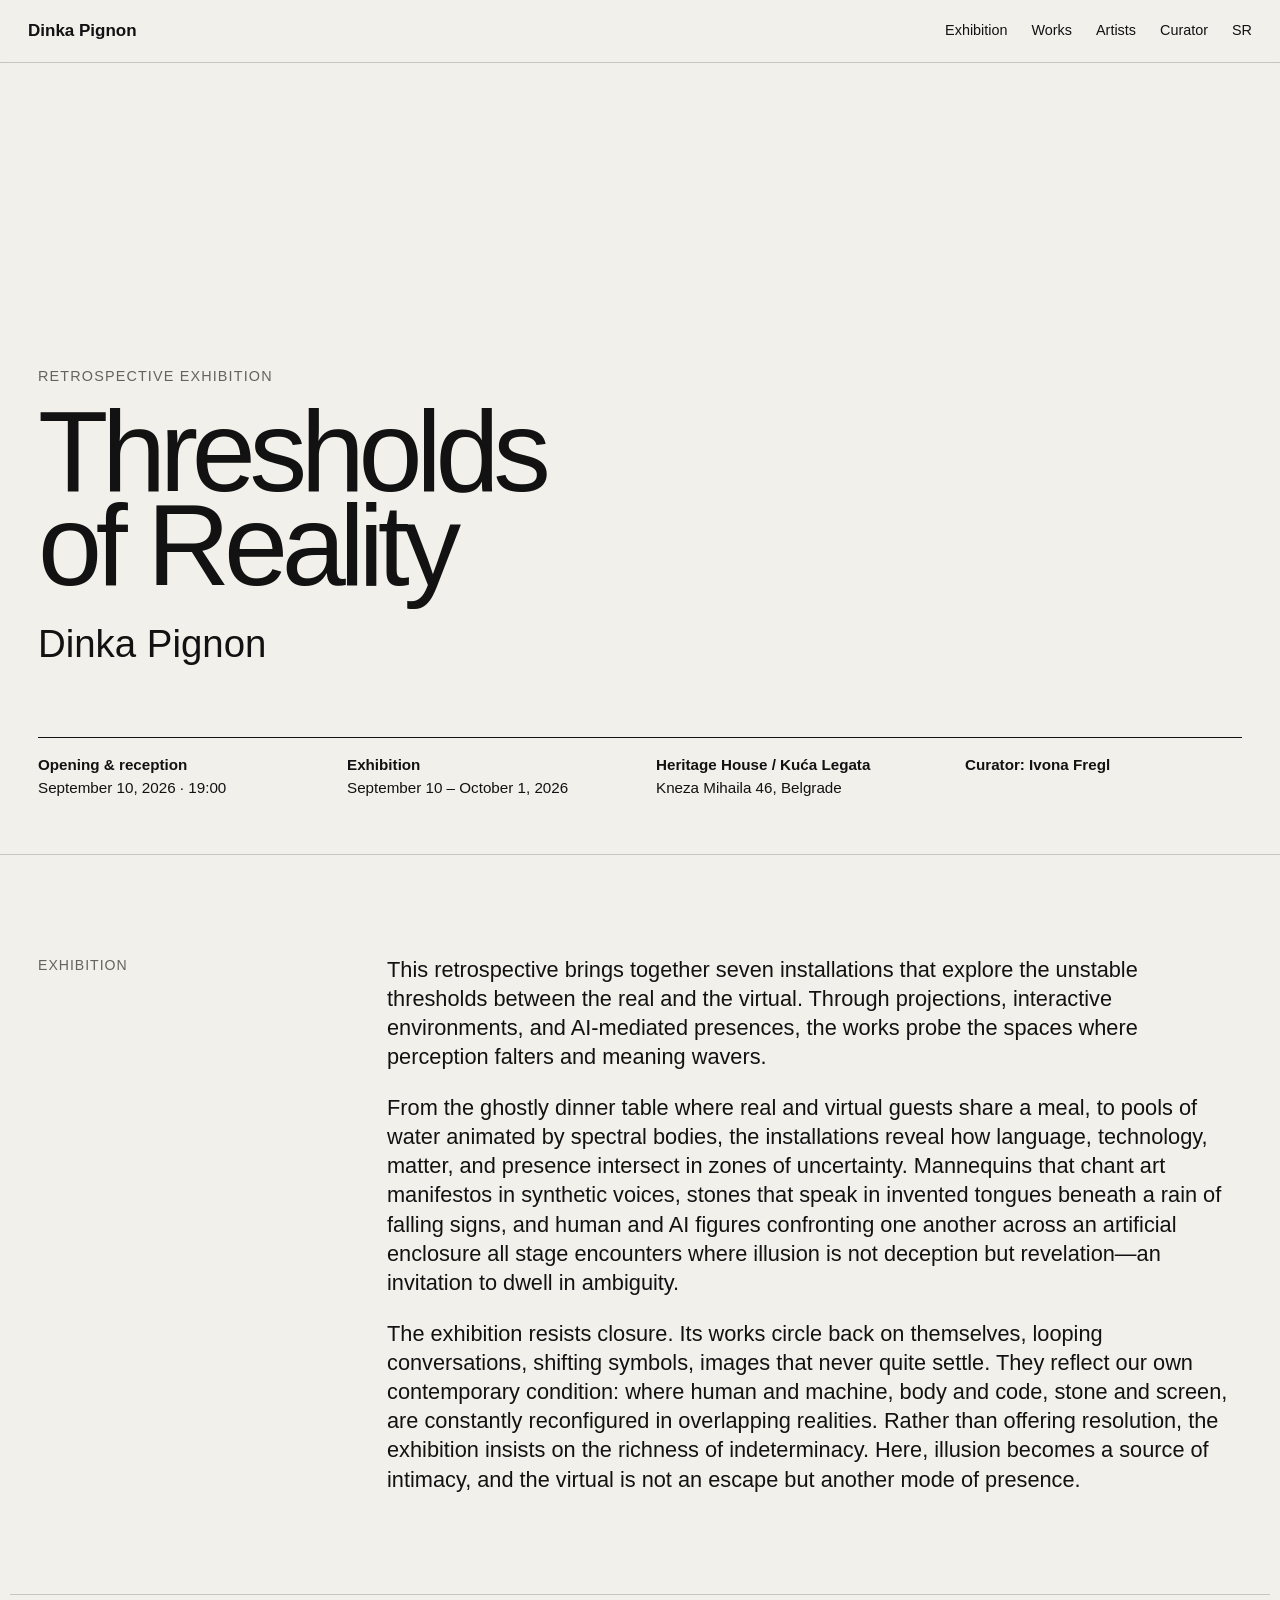
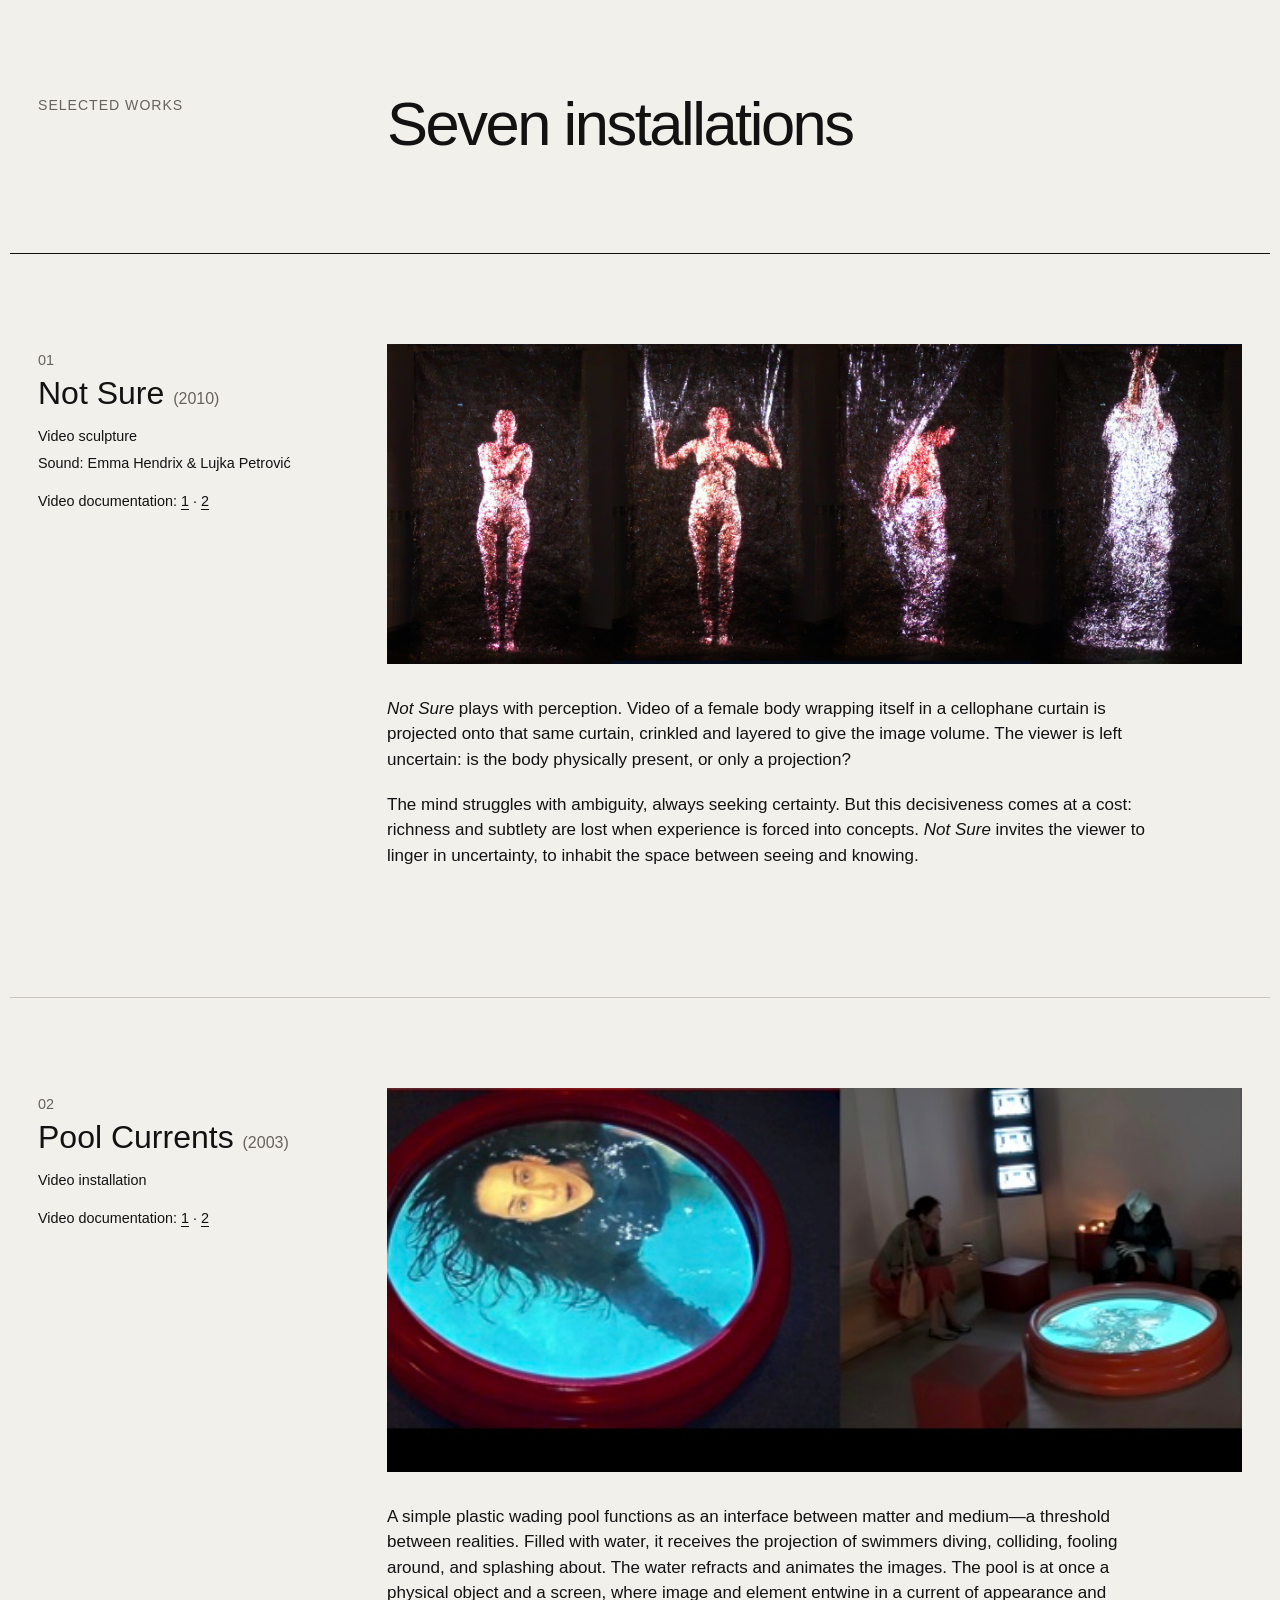
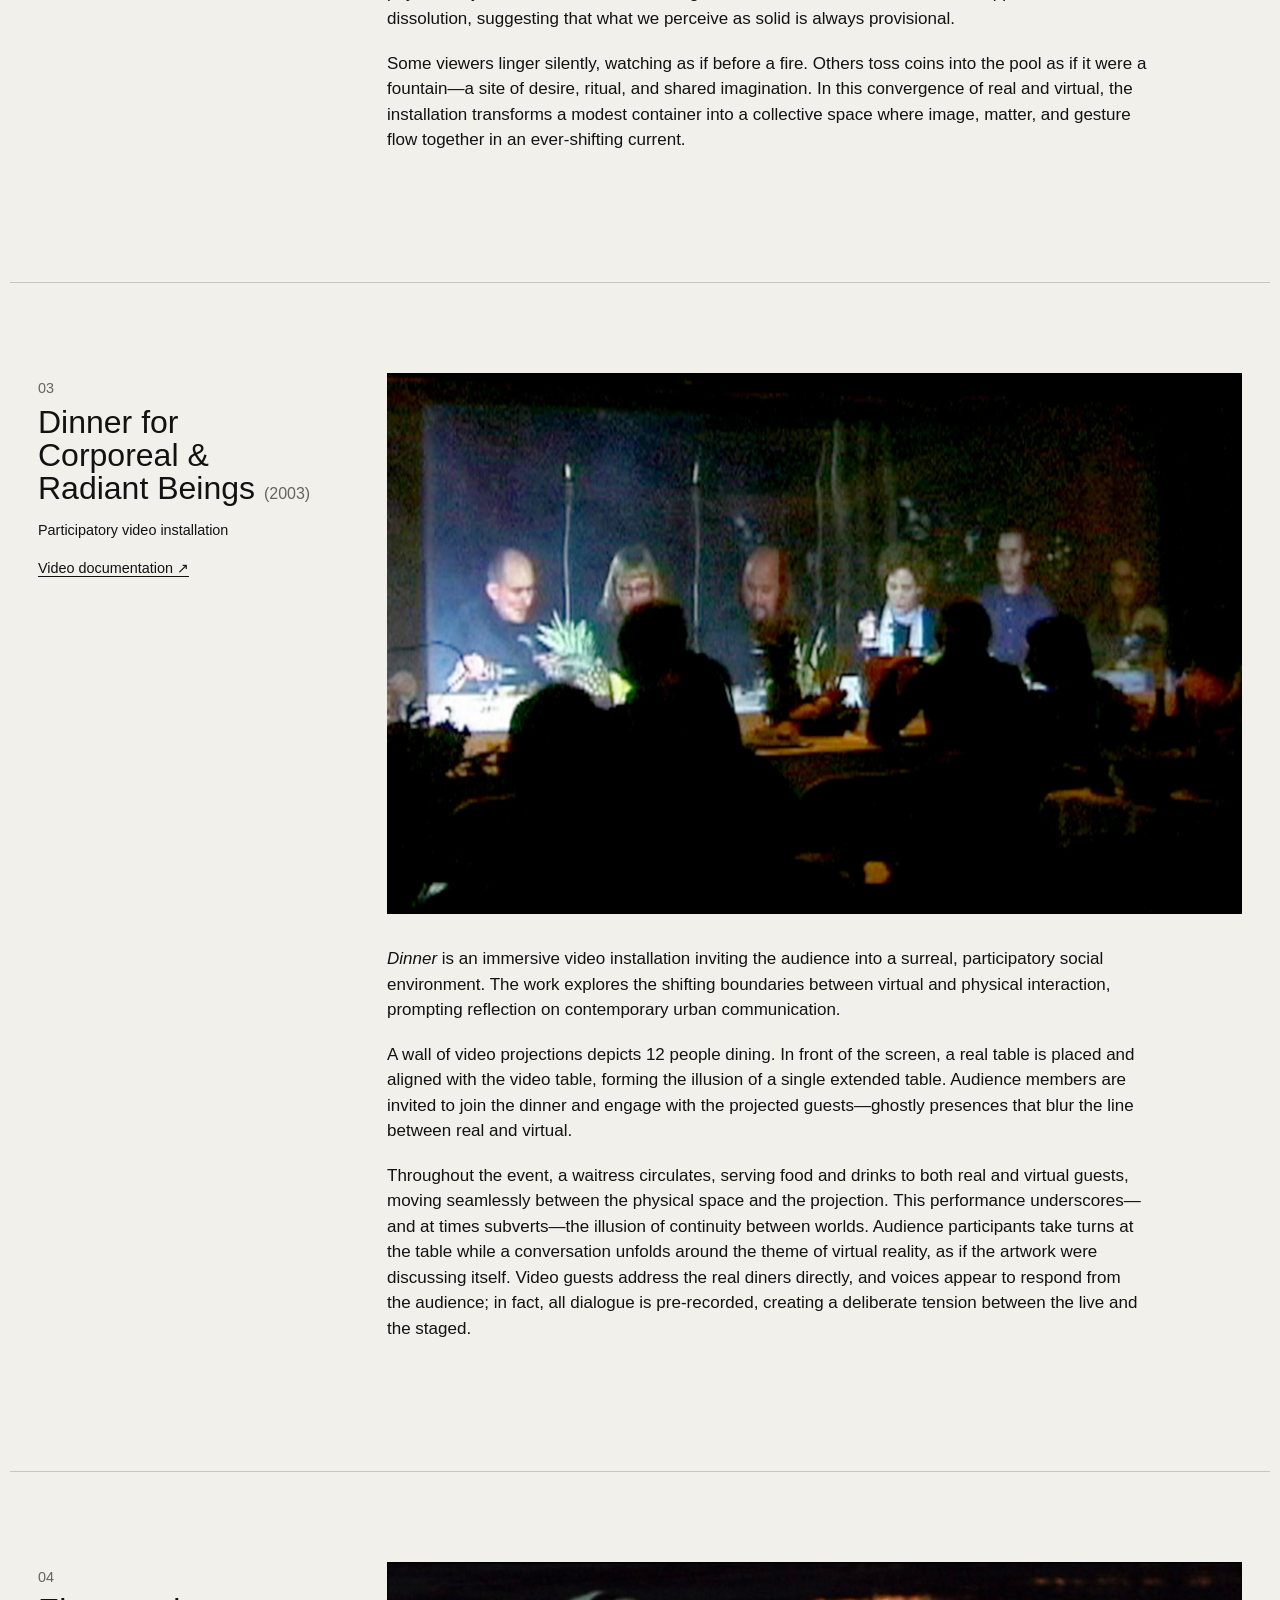
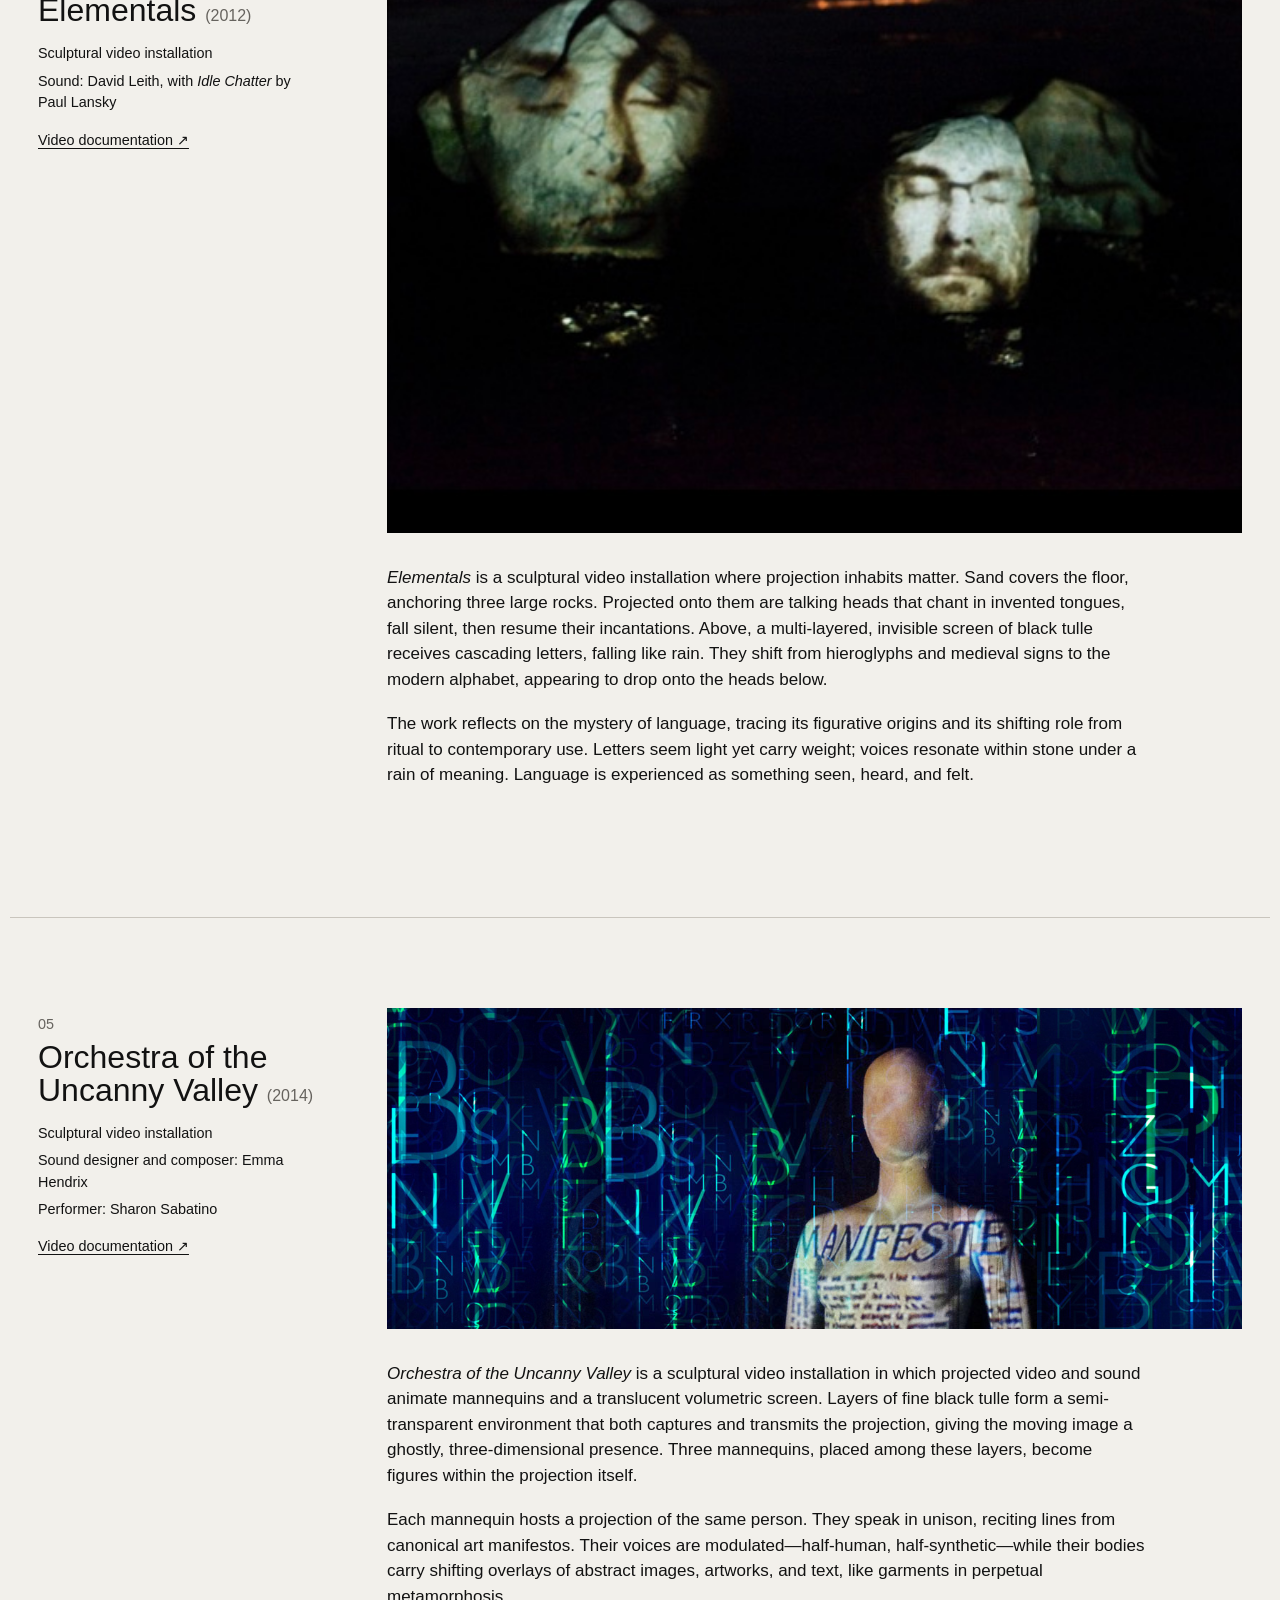
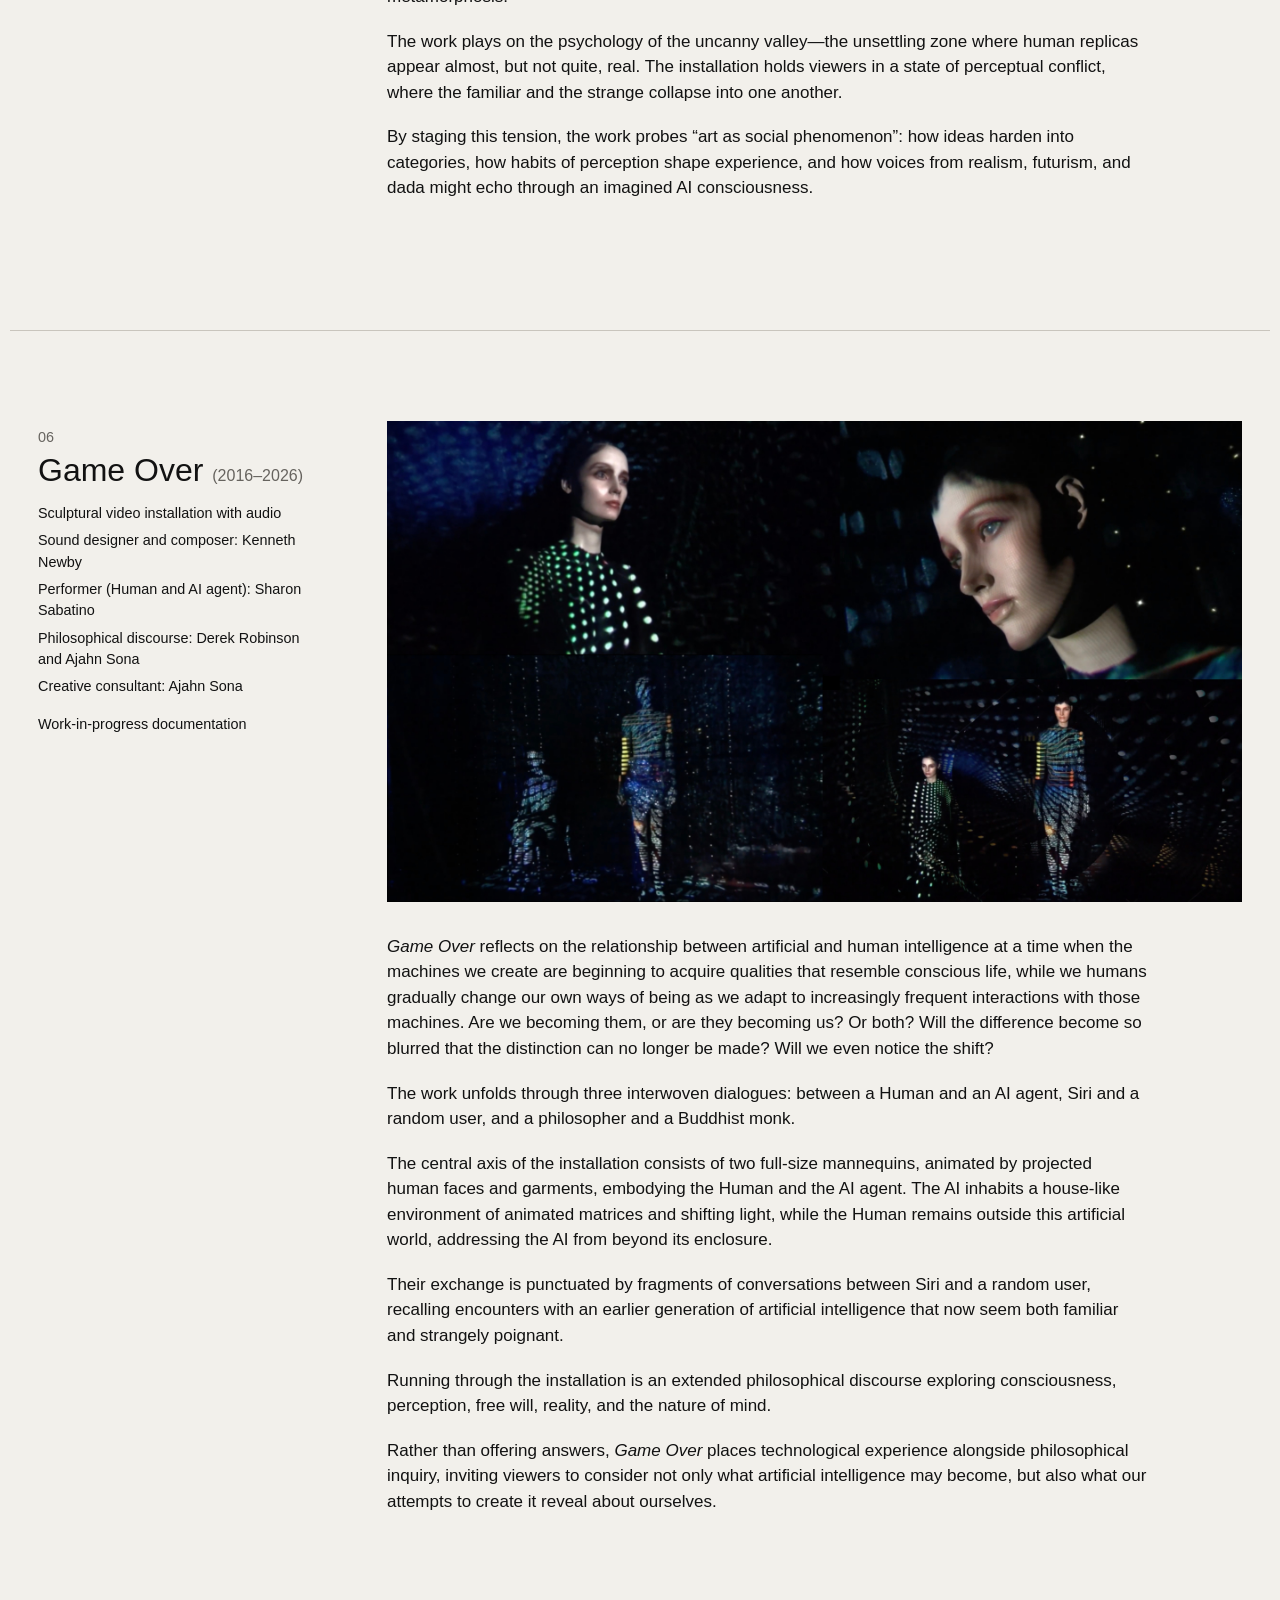
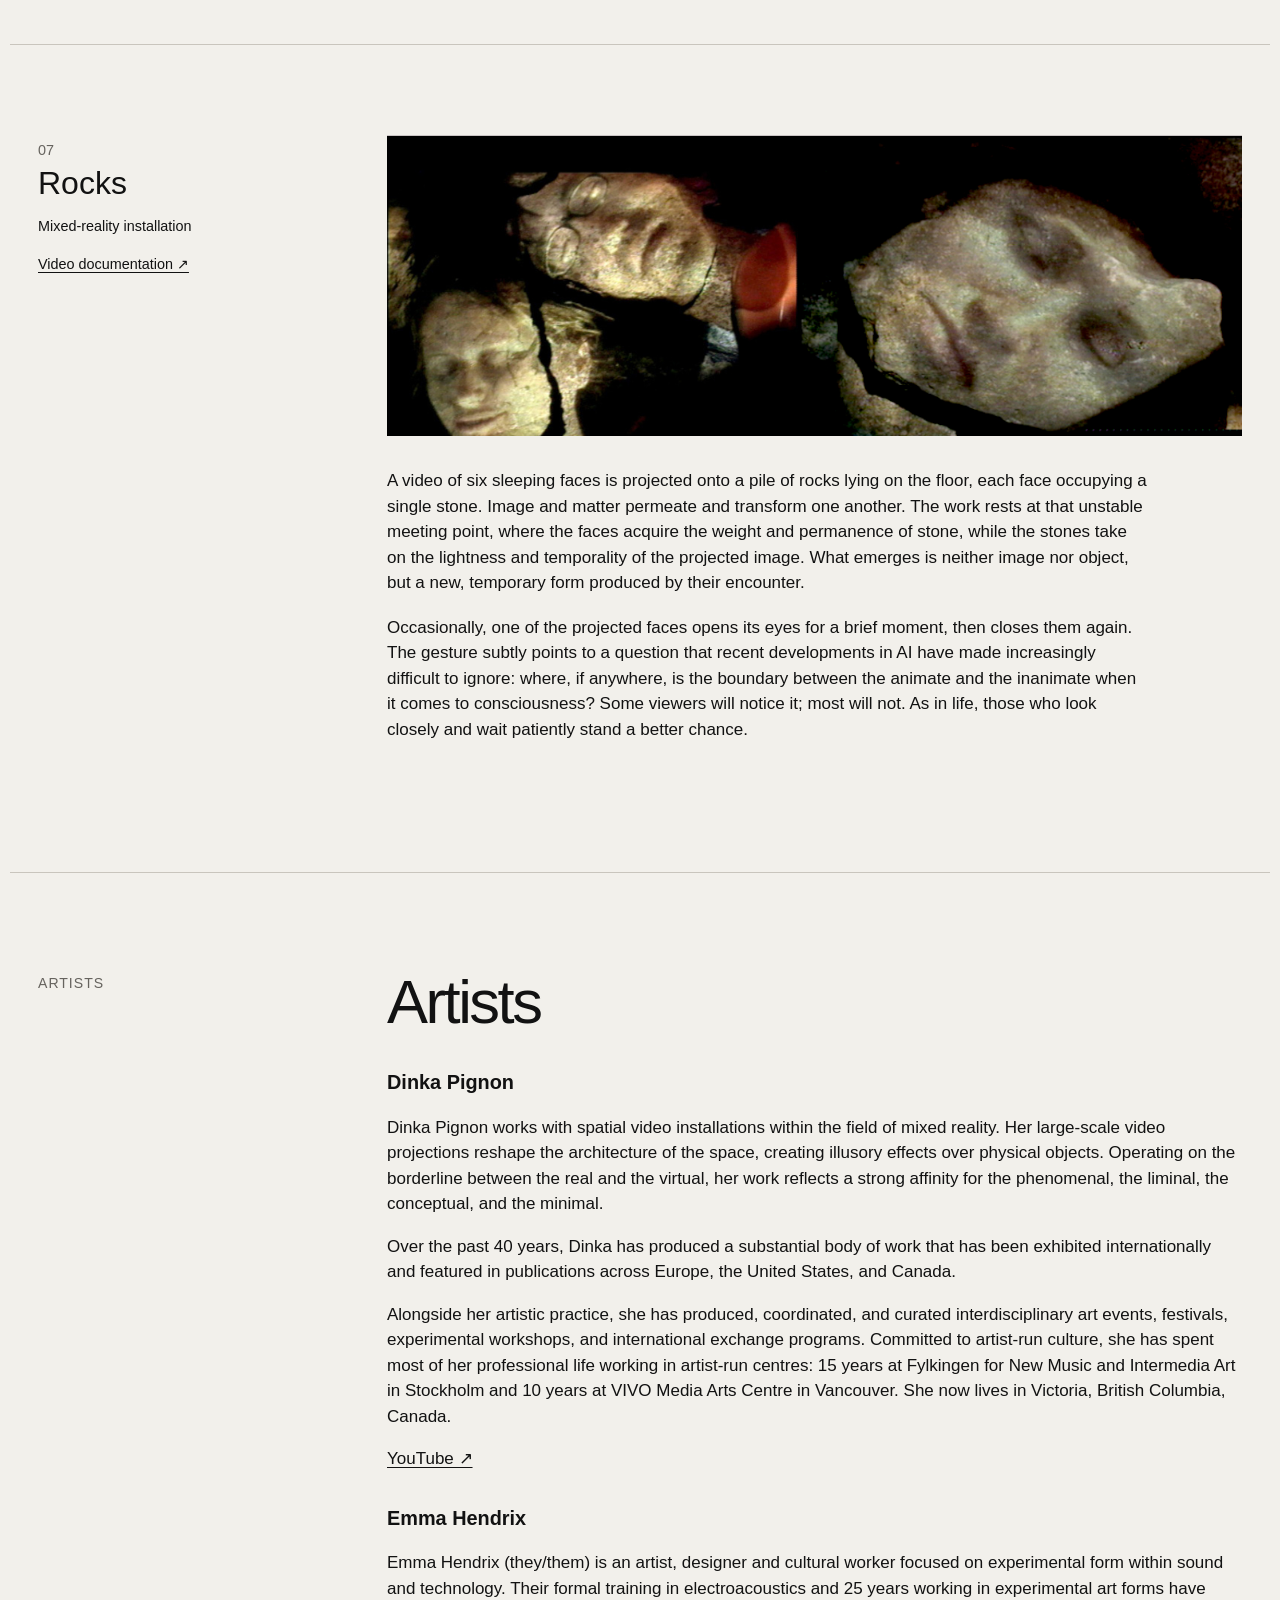
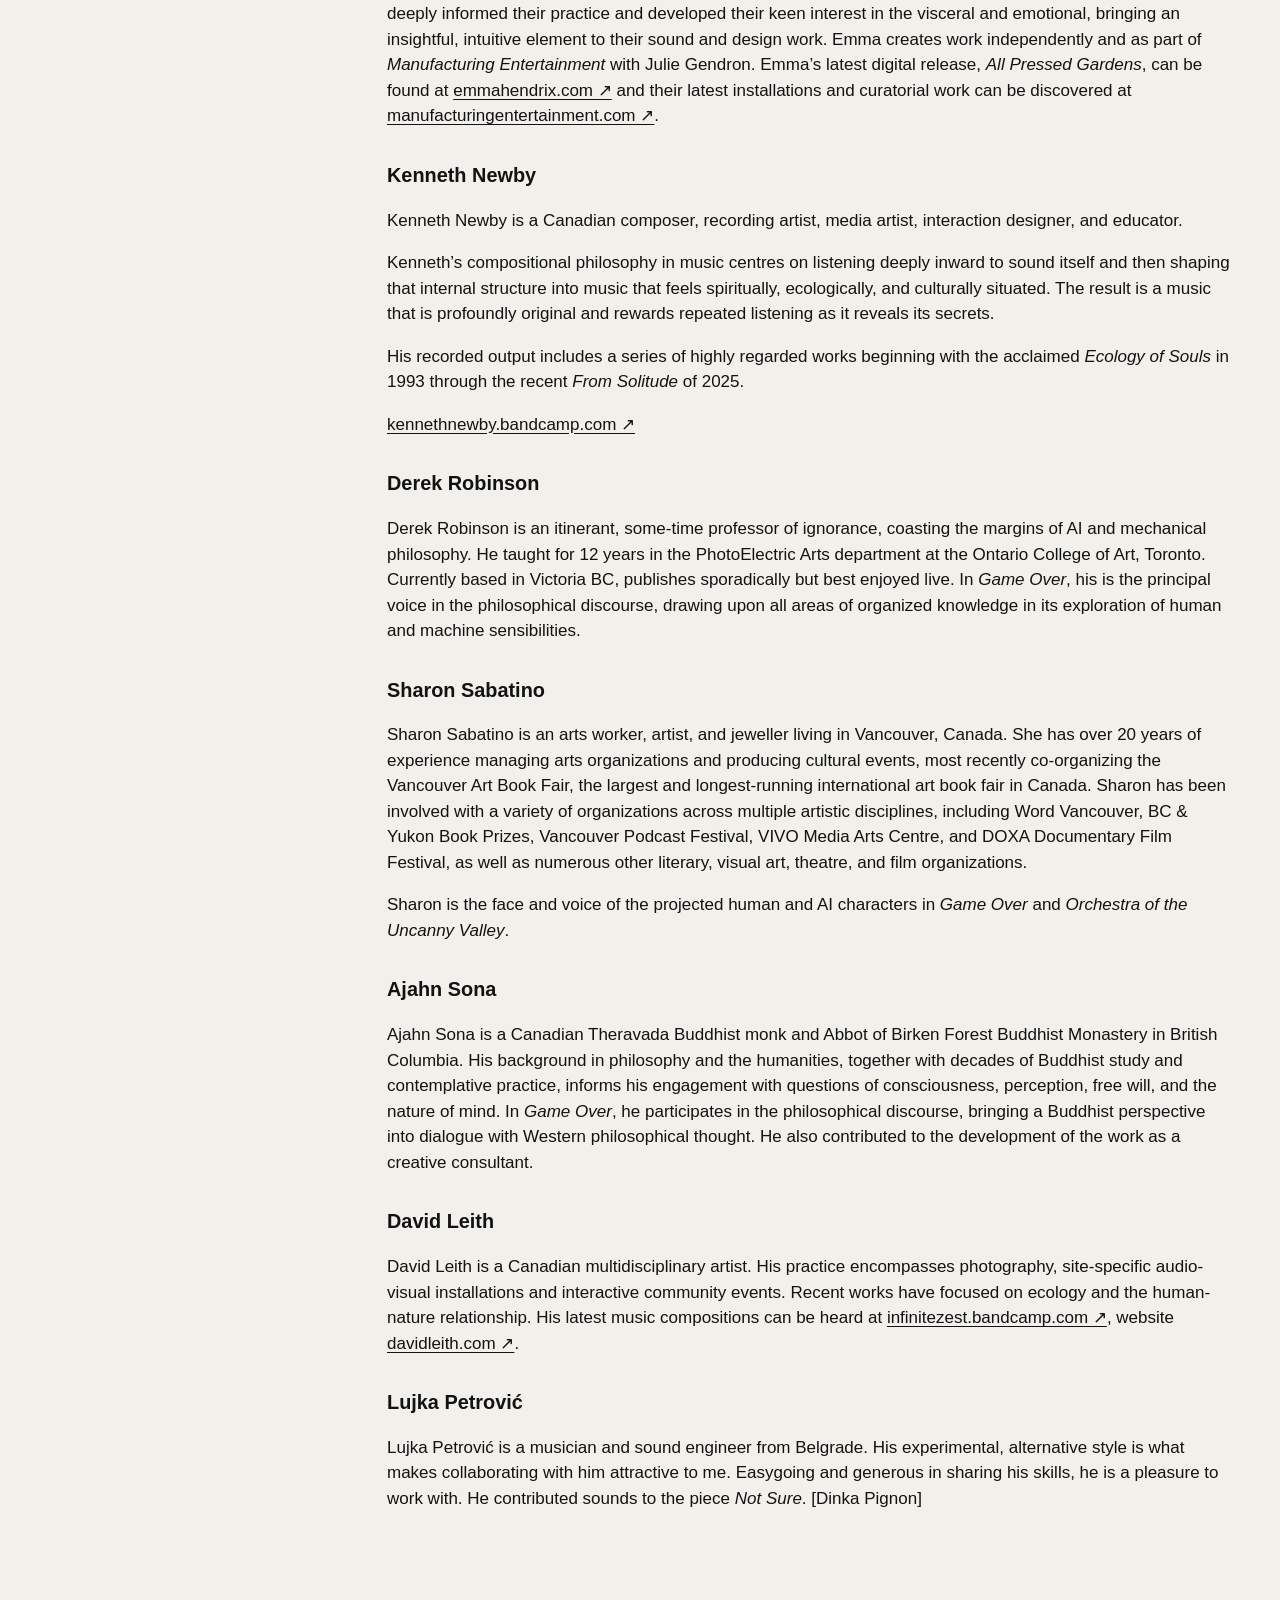
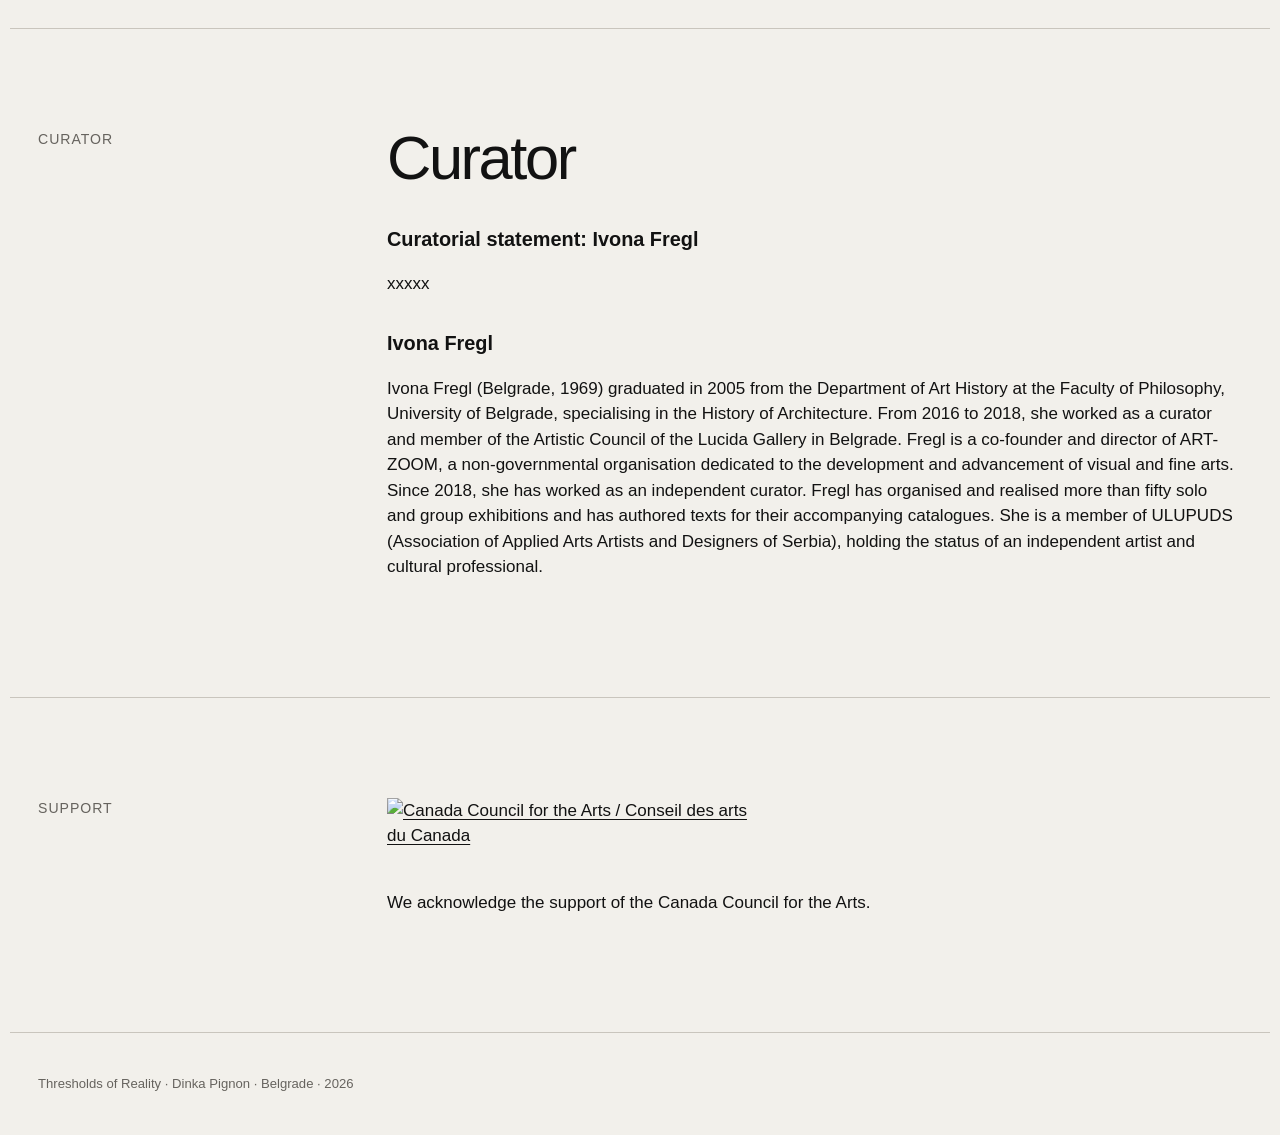
==== index.html @ 2368a88f "Add files via upload" ====
<!DOCTYPE html>

<html lang="en">
<head>
<meta charset="utf-8"/>
<meta content="width=device-width, initial-scale=1" name="viewport"/>
<meta content="Thresholds of Reality — retrospective exhibition by Dinka Pignon, September 10–October 1, 2026, Heritage House / Kuća Legata, Belgrade." name="description"/>
<title>Thresholds of Reality — Dinka Pignon</title>
<link href="styles.css" rel="stylesheet"/>
</head>
<body id="top">
<header class="site-header">
<a class="name" href="#top">Dinka Pignon</a>
<nav aria-label="Main navigation">
<a href="#top">Exhibition</a>
<a href="#works">Works</a>
<a href="#artists">Artists</a>
<a href="#curator">Curator</a>
<a class="lang-link" href="sr.html" lang="sr">SR</a></nav>
</header>
<main id="top">
<section class="hero">
<div class="hero-inner">
<p class="eyebrow">Retrospective exhibition</p>
<h1>Thresholds<br/>of Reality</h1>
<p class="artist">Dinka Pignon</p>
<div class="event-block">
<p><strong>Opening &amp; reception</strong><br/>September 10, 2026 · 19:00</p>
<p><strong>Exhibition</strong><br/>September 10 – October 1, 2026</p>
<p><strong>Heritage House / Kuća Legata</strong><br/>Kneza Mihaila 46, Belgrade</p>
<p><strong>Curator: Ivona Fregl</strong></p>
</div>
</div>
</section>
<section class="section intro" id="exhibition">
<div class="section-label">Exhibition</div>
<div class="section-body intro-copy">
<p>This retrospective brings together seven installations that explore the unstable thresholds between the real and the virtual. Through projections, interactive environments, and AI-mediated presences, the works probe the spaces where perception falters and meaning wavers.</p>
<p>From the ghostly dinner table where real and virtual guests share a meal, to pools of water animated by spectral bodies, the installations reveal how language, technology, matter, and presence intersect in zones of uncertainty. Mannequins that chant art manifestos in synthetic voices, stones that speak in invented tongues beneath a rain of falling signs, and human and AI figures confronting one another across an artificial enclosure all stage encounters where illusion is not deception but revelation—an invitation to dwell in ambiguity.</p>
<p>The exhibition resists closure. Its works circle back on themselves, looping conversations, shifting symbols, images that never quite settle. They reflect our own contemporary condition: where human and machine, body and code, stone and screen, are constantly reconfigured in overlapping realities. Rather than offering resolution, the exhibition insists on the richness of indeterminacy. Here, illusion becomes a source of intimacy, and the virtual is not an escape but another mode of presence.</p>
</div>
</section>
<section class="works" id="works">
<div class="works-heading section">
<div class="section-label">Selected works</div>
<div class="section-body"><h2>Seven installations</h2></div>
</div>
<article class="work" id="not-sure">
<div class="work-meta">
<p class="work-number">01</p>
<h3>Not Sure <span>(2010)</span></h3>
<p>Video sculpture</p>
<p>Sound: Emma Hendrix &amp; Lujka Petrović</p>
<p class="video-links">Video documentation: <a href="https://youtu.be/FllOf5HGbOg" rel="noopener" target="_blank">1</a> · <a href="https://youtu.be/iv9itEU4thA" rel="noopener" target="_blank">2</a></p>
</div>
<div class="work-content">
<img alt="Not Sure installation, projected female figure on layered cellophane" loading="lazy" src="assets/page1_img1.jpeg"/>
<div class="description">
<p><em>Not Sure</em> plays with perception. Video of a female body wrapping itself in a cellophane curtain is projected onto that same curtain, crinkled and layered to give the image volume. The viewer is left uncertain: is the body physically present, or only a projection?</p>
<p>The mind struggles with ambiguity, always seeking certainty. But this decisiveness comes at a cost: richness and subtlety are lost when experience is forced into concepts. <em>Not Sure</em> invites the viewer to linger in uncertainty, to inhabit the space between seeing and knowing.</p>
</div>
</div>
</article>
<article class="work" id="pool-currents">
<div class="work-meta">
<p class="work-number">02</p>
<h3>Pool Currents <span>(2003)</span></h3>
<p>Video installation</p>
<p class="video-links">Video documentation: <a href="https://youtu.be/JbVusHjQjNY" rel="noopener" target="_blank">1</a> · <a href="https://youtu.be/MFKlR3E-FJA" rel="noopener" target="_blank">2</a></p>
</div>
<div class="work-content">
<img alt="Pool Currents installation with projected swimmers in a water-filled pool" loading="lazy" src="assets/page2_img1.jpeg"/>
<div class="description">
<p>A simple plastic wading pool functions as an interface between matter and medium—a threshold between realities. Filled with water, it receives the projection of swimmers diving, colliding, fooling around, and splashing about. The water refracts and animates the images. The pool is at once a physical object and a screen, where image and element entwine in a current of appearance and dissolution, suggesting that what we perceive as solid is always provisional.</p>
<p>Some viewers linger silently, watching as if before a fire. Others toss coins into the pool as if it were a fountain—a site of desire, ritual, and shared imagination. In this convergence of real and virtual, the installation transforms a modest container into a collective space where image, matter, and gesture flow together in an ever-shifting current.</p>
</div>
</div>
</article>
<article class="work" id="dinner">
<div class="work-meta">
<p class="work-number">03</p>
<h3>Dinner for Corporeal &amp; Radiant Beings <span>(2003)</span></h3>
<p>Participatory video installation</p>
<p class="video-links"><a href="https://youtu.be/PZc8H1gQmVI" rel="noopener" target="_blank">Video documentation ↗</a></p>
</div>
<div class="work-content">
<img alt="Dinner for Corporeal and Radiant Beings installation with live and projected dinner guests" loading="lazy" src="assets/page3_img1.jpeg"/>
<div class="description">
<p><em>Dinner</em> is an immersive video installation inviting the audience into a surreal, participatory social environment. The work explores the shifting boundaries between virtual and physical interaction, prompting reflection on contemporary urban communication.</p>
<p>A wall of video projections depicts 12 people dining. In front of the screen, a real table is placed and aligned with the video table, forming the illusion of a single extended table. Audience members are invited to join the dinner and engage with the projected guests—ghostly presences that blur the line between real and virtual.</p>
<p>Throughout the event, a waitress circulates, serving food and drinks to both real and virtual guests, moving seamlessly between the physical space and the projection. This performance underscores—and at times subverts—the illusion of continuity between worlds. Audience participants take turns at the table while a conversation unfolds around the theme of virtual reality, as if the artwork were discussing itself. Video guests address the real diners directly, and voices appear to respond from the audience; in fact, all dialogue is pre-recorded, creating a deliberate tension between the live and the staged.</p>
</div>
</div>
</article>
<article class="work" id="elementals">
<div class="work-meta">
<p class="work-number">04</p>
<h3>Elementals <span>(2012)</span></h3>
<p>Sculptural video installation</p>
<p>Sound: David Leith, with <em>Idle Chatter</em> by Paul Lansky</p>
<p class="video-links"><a href="https://youtu.be/OzPq-9aXOvE" rel="noopener" target="_blank">Video documentation ↗</a></p>
</div>
<div class="work-content">
<img alt="Elementals installation with projected faces on rocks" loading="lazy" src="assets/page4_img1.jpeg"/>
<div class="description">
<p><em>Elementals</em> is a sculptural video installation where projection inhabits matter. Sand covers the floor, anchoring three large rocks. Projected onto them are talking heads that chant in invented tongues, fall silent, then resume their incantations. Above, a multi-layered, invisible screen of black tulle receives cascading letters, falling like rain. They shift from hieroglyphs and medieval signs to the modern alphabet, appearing to drop onto the heads below.</p>
<p>The work reflects on the mystery of language, tracing its figurative origins and its shifting role from ritual to contemporary use. Letters seem light yet carry weight; voices resonate within stone under a rain of meaning. Language is experienced as something seen, heard, and felt.</p>
</div>
</div>
</article>
<article class="work" id="orchestra">
<div class="work-meta">
<p class="work-number">05</p>
<h3>Orchestra of the Uncanny Valley <span>(2014)</span></h3>
<p>Sculptural video installation</p>
<p>Sound designer and composer: Emma Hendrix</p>
<p>Performer: Sharon Sabatino</p>
<p class="video-links"><a href="https://youtu.be/E5KCnLuKw8I" rel="noopener" target="_blank">Video documentation ↗</a></p>
</div>
<div class="work-content">
<img alt="Orchestra of the Uncanny Valley installation with projection on a mannequin" loading="lazy" src="assets/page5_img1.jpeg"/>
<div class="description">
<p><em>Orchestra of the Uncanny Valley</em> is a sculptural video installation in which projected video and sound animate mannequins and a translucent volumetric screen. Layers of fine black tulle form a semi-transparent environment that both captures and transmits the projection, giving the moving image a ghostly, three-dimensional presence. Three mannequins, placed among these layers, become figures within the projection itself.</p>
<p>Each mannequin hosts a projection of the same person. They speak in unison, reciting lines from canonical art manifestos. Their voices are modulated—half-human, half-synthetic—while their bodies carry shifting overlays of abstract images, artworks, and text, like garments in perpetual metamorphosis.</p>
<p>The work plays on the psychology of the uncanny valley—the unsettling zone where human replicas appear almost, but not quite, real. The installation holds viewers in a state of perceptual conflict, where the familiar and the strange collapse into one another.</p>
<p>By staging this tension, the work probes “art as social phenomenon”: how ideas harden into categories, how habits of perception shape experience, and how voices from realism, futurism, and dada might echo through an imagined AI consciousness.</p>
</div>
</div>
</article>
<article class="work" id="game-over">
<div class="work-meta">
<p class="work-number">06</p>
<h3>Game Over <span>(2016–2026)</span></h3>
<p>Sculptural video installation with audio</p>
<p>Sound designer and composer: Kenneth Newby</p>
<p>Performer (Human and AI agent): Sharon Sabatino</p>
<p>Philosophical discourse: Derek Robinson and Ajahn Sona</p>
<p>Creative consultant: Ajahn Sona</p>
<p class="video-links">Work-in-progress documentation</p>
</div>
<div class="work-content">
<img alt="Game Over work-in-progress, projected human and AI figures" loading="lazy" src="assets/page6_img1.jpeg"/>
<div class="description">
<p><em>Game Over</em> reflects on the relationship between artificial and human intelligence at a time when the machines we create are beginning to acquire qualities that resemble conscious life, while we humans gradually change our own ways of being as we adapt to increasingly frequent interactions with those machines. Are we becoming them, or are they becoming us? Or both? Will the difference become so blurred that the distinction can no longer be made? Will we even notice the shift?</p>
<p>The work unfolds through three interwoven dialogues: between a Human and an AI agent, Siri and a random user, and a philosopher and a Buddhist monk.</p>
<p>The central axis of the installation consists of two full-size mannequins, animated by projected human faces and garments, embodying the Human and the AI agent. The AI inhabits a house-like environment of animated matrices and shifting light, while the Human remains outside this artificial world, addressing the AI from beyond its enclosure.</p>
<p>Their exchange is punctuated by fragments of conversations between Siri and a random user, recalling encounters with an earlier generation of artificial intelligence that now seem both familiar and strangely poignant.</p>
<p>Running through the installation is an extended philosophical discourse exploring consciousness, perception, free will, reality, and the nature of mind.</p>
<p>Rather than offering answers, <em>Game Over</em> places technological experience alongside philosophical inquiry, inviting viewers to consider not only what artificial intelligence may become, but also what our attempts to create it reveal about ourselves.</p>
</div>
</div>
</article>
<article class="work" id="rocks">
<div class="work-meta">
<p class="work-number">07</p>
<h3>Rocks</h3>
<p>Mixed-reality installation</p>
<p class="video-links"><a href="https://youtu.be/Jx5u_cnqbPs" rel="noopener" target="_blank">Video documentation ↗</a></p>
</div>
<div class="work-content">
<img alt="Rocks installation with faces projected onto stones" loading="lazy" src="assets/page7_img1.jpeg"/>
<div class="description">
<p>A video of six sleeping faces is projected onto a pile of rocks lying on the floor, each face occupying a single stone. Image and matter permeate and transform one another. The work rests at that unstable meeting point, where the faces acquire the weight and permanence of stone, while the stones take on the lightness and temporality of the projected image. What emerges is neither image nor object, but a new, temporary form produced by their encounter.</p><p>Occasionally, one of the projected faces opens its eyes for a brief moment, then closes them again. The gesture subtly points to a question that recent developments in AI have made increasingly difficult to ignore: where, if anywhere, is the boundary between the animate and the inanimate when it comes to consciousness? Some viewers will notice it; most will not. As in life, those who look closely and wait patiently stand a better chance.</p>
</div>
</div>
</article>
</section>
<section class="section about" id="artists">
<div class="section-label">Artists</div>
<div class="section-body">
<h2>Artists</h2>
<div class="collaborator">
<h3>Dinka Pignon</h3>
<p>Dinka Pignon works with spatial video installations within the field of mixed reality. Her large-scale video projections reshape the architecture of the space, creating illusory effects over physical objects. Operating on the borderline between the real and the virtual, her work reflects a strong affinity for the phenomenal, the liminal, the conceptual, and the minimal.</p>
<p>Over the past 40 years, Dinka has produced a substantial body of work that has been exhibited internationally and featured in publications across Europe, the United States, and Canada.</p>
<p>Alongside her artistic practice, she has produced, coordinated, and curated interdisciplinary art events, festivals, experimental workshops, and international exchange programs. Committed to artist-run culture, she has spent most of her professional life working in artist-run centres: 15 years at Fylkingen for New Music and Intermedia Art in Stockholm and 10 years at VIVO Media Arts Centre in Vancouver. She now lives in Victoria, British Columbia, Canada.</p>
<p><a href="https://www.youtube.com/user/dinkapignon" rel="noopener" target="_blank">YouTube ↗</a></p>
</div>
<div class="collaborator">
<h3>Emma Hendrix</h3>
<p>Emma Hendrix (they/them) is an artist, designer and cultural worker focused on experimental form within sound and technology. Their formal training in electroacoustics and 25 years working in experimental art forms have deeply informed their practice and developed their keen interest in the visceral and emotional, bringing an insightful, intuitive element to their sound and design work. Emma creates work independently and as part of <em>Manufacturing Entertainment</em> with Julie Gendron. Emma’s latest digital release, <em>All Pressed Gardens</em>, can be found at <a href="http://emmahendrix.com/" rel="noopener" target="_blank">emmahendrix.com ↗</a> and their latest installations and curatorial work can be discovered at <a href="http://manufacturingentertainment.com/" rel="noopener" target="_blank">manufacturingentertainment.com ↗</a>.</p>
</div>
<div class="collaborator">
<h3>Kenneth Newby</h3>
<p>Kenneth Newby is a Canadian composer, recording artist, media artist, interaction designer, and educator.</p>
<p>Kenneth’s compositional philosophy in music centres on listening deeply inward to sound itself and then shaping that internal structure into music that feels spiritually, ecologically, and culturally situated. The result is a music that is profoundly original and rewards repeated listening as it reveals its secrets.</p>
<p>His recorded output includes a series of highly regarded works beginning with the acclaimed <em>Ecology of Souls</em> in 1993 through the recent <em>From Solitude</em> of 2025.</p>
<p><a href="https://kennethnewby.bandcamp.com" rel="noopener" target="_blank">kennethnewby.bandcamp.com ↗</a></p>
</div>
<div class="collaborator">
<h3>Derek Robinson</h3>
<p>Derek Robinson is an itinerant, some-time professor of ignorance, coasting the margins of AI and mechanical philosophy. He taught for 12 years in the PhotoElectric Arts department at the Ontario College of Art, Toronto. Currently based in Victoria BC, publishes sporadically but best enjoyed live. In <em>Game Over</em>, his is the principal voice in the philosophical discourse, drawing upon all areas of organized knowledge in its exploration of human and machine sensibilities.</p>
</div>
<div class="collaborator">
<h3>Sharon Sabatino</h3>
<p>Sharon Sabatino is an arts worker, artist, and jeweller living in Vancouver, Canada. She has over 20 years of experience managing arts organizations and producing cultural events, most recently co-organizing the Vancouver Art Book Fair, the largest and longest-running international art book fair in Canada. Sharon has been involved with a variety of organizations across multiple artistic disciplines, including Word Vancouver, BC &amp; Yukon Book Prizes, Vancouver Podcast Festival, VIVO Media Arts Centre, and DOXA Documentary Film Festival, as well as numerous other literary, visual art, theatre, and film organizations.</p>
<p>Sharon is the face and voice of the projected human and AI characters in <em>Game Over</em> and <em>Orchestra of the Uncanny Valley</em>.</p>
</div>
<div class="collaborator">
<h3>Ajahn Sona</h3>
<p>Ajahn Sona is a Canadian Theravada Buddhist monk and Abbot of Birken Forest Buddhist Monastery in British Columbia. His background in philosophy and the humanities, together with decades of Buddhist study and contemplative practice, informs his engagement with questions of consciousness, perception, free will, and the nature of mind. In <em>Game Over</em>, he participates in the philosophical discourse, bringing a Buddhist perspective into dialogue with Western philosophical thought. He also contributed to the development of the work as a creative consultant.</p>
</div>
<div class="collaborator">
<h3>David Leith</h3>
<p>David Leith is a Canadian multidisciplinary artist. His practice encompasses photography, site-specific audio-visual installations and interactive community events. Recent works have focused on ecology and the human-nature relationship. His latest music compositions can be heard at <a href="https://infinitezest.bandcamp.com/" rel="noopener" target="_blank">infinitezest.bandcamp.com ↗</a>, website <a href="https://davidleith.com" rel="noopener" target="_blank">davidleith.com ↗</a>.</p>
</div>
<div class="collaborator">
<h3>Lujka Petrović</h3>
<p>Lujka Petrović is a musician and sound engineer from Belgrade. His experimental, alternative style is what makes collaborating with him attractive to me. Easygoing and generous in sharing his skills, he is a pleasure to work with. He contributed sounds to the piece <em>Not Sure</em>. [Dinka Pignon]</p>
</div>
</div>
</section>
<section class="section about" id="curator">
<div class="section-label">Curator</div>
<div class="section-body">
<h2>Curator</h2>
<div class="collaborator">
<h3>Curatorial statement: Ivona Fregl</h3>
<p>xxxxx</p>
</div>
<div class="collaborator">
<h3>Ivona Fregl</h3>
<p>Ivona Fregl (Belgrade, 1969) graduated in 2005 from the Department of Art History at the Faculty of Philosophy, University of Belgrade, specialising in the History of Architecture. From 2016 to 2018, she worked as a curator and member of the Artistic Council of the Lucida Gallery in Belgrade. Fregl is a co-founder and director of ART-ZOOM, a non-governmental organisation dedicated to the development and advancement of visual and fine arts. Since 2018, she has worked as an independent curator. Fregl has organised and realised more than fifty solo and group exhibitions and has authored texts for their accompanying catalogues. She is a member of ULUPUDS (Association of Applied Arts Artists and Designers of Serbia), holding the status of an independent artist and cultural professional.</p>
</div>
</div>
</section>
<section aria-label="Support" class="section about">
<div class="section-label">Support</div>
<div class="section-body">
<a href="https://canadacouncil.ca/" rel="noopener" style="display:inline-block; margin-bottom:1.5rem;" target="_blank">
<img alt="Canada Council for the Arts / Conseil des arts du Canada" src="https://upload.wikimedia.org/wikipedia/commons/d/d0/Logo_CAC_2020.svg" style="display:block; width:min(360px,100%); height:auto;"/>
</a>
<p>We acknowledge the support of the Canada Council for the Arts.</p>
</div>
</section>
</main>
<footer>
<p>Thresholds of Reality · Dinka Pignon · Belgrade · 2026</p>
</footer>
</body>
</html>
---- styles.css ----
:root {
  --bg: #f2f0eb;
  --ink: #121212;
  --muted: #66635e;
  --line: #c9c5bd;
  --max: 1260px;
}
* { box-sizing: border-box; }
html { scroll-behavior: smooth; }
body {
  margin: 0;
  background: var(--bg);
  color: var(--ink);
  font-family: 'Helvetica Neue', Helvetica, Arial, sans-serif;
  font-size: 17px;
  line-height: 1.5;
  -webkit-font-smoothing: antialiased;
}
a { color: inherit; text-underline-offset: 0.18em; }
a:hover { opacity: 0.55; }
.site-header {
  position: sticky;
  top: 0;
  z-index: 10;
  display: flex;
  justify-content: space-between;
  align-items: center;
  gap: 2rem;
  padding: 18px 28px;
  border-bottom: 1px solid var(--line);
  background: rgba(242, 240, 235, 0.94);
  backdrop-filter: blur(8px);
}
.site-header a { text-decoration: none; }
.site-header .name { font-weight: 700; }
.site-header nav { display: flex; gap: 1.5rem; font-size: 0.9rem; }
.hero {
  min-height: 88vh;
  display: flex;
  align-items: flex-end;
  border-bottom: 1px solid var(--line);
}
.hero-inner {
  width: 100%;
  max-width: var(--max);
  margin: 0 auto;
  padding: 7vh 28px 6vh;
}
.eyebrow { margin: 0 0 1rem; color: var(--muted); font-size: 0.9rem; text-transform: uppercase; letter-spacing: 0.08em; }
h1 {
  margin: 0;
  font-family: 'Helvetica Neue', Helvetica, Arial, sans-serif;
  font-size: clamp(3.6rem, 9vw, 8.5rem);
  line-height: 0.82;
  font-weight: 400;
  letter-spacing: -0.055em;
}
.artist { margin: 1.4rem 0 4rem; font-size: clamp(1.5rem, 3vw, 2.7rem); }
.event-block {
  display: grid;
  grid-template-columns: repeat(4, minmax(0, 1fr));
  gap: 2rem;
  border-top: 1px solid var(--ink);
  padding-top: 1rem;
  font-size: 0.95rem;
}
.event-block p { margin: 0; }
.section {
  max-width: var(--max);
  margin: 0 auto;
  padding: 100px 28px;
  display: grid;
  grid-template-columns: minmax(150px, 1fr) minmax(0, 3fr);
  gap: 4rem;
  border-bottom: 1px solid var(--line);
}
.section-label { color: var(--muted); font-size: 0.88rem; text-transform: uppercase; letter-spacing: 0.07em; }
.section-body { max-width: 850px; }
.intro-copy { font-family: 'Helvetica Neue', Helvetica, Arial, sans-serif; font-size: clamp(1.15rem, 1.7vw, 1.55rem); line-height: 1.34; }
.intro-copy p:first-child { margin-top: 0; }
.intro-copy p:last-child { margin-bottom: 0; }
h2 { margin: 0; font-family: 'Helvetica Neue', Helvetica, Arial, sans-serif; font-size: clamp(2.25rem, 4.8vw, 4.7rem); line-height: 0.95; font-weight: 400; letter-spacing: -0.04em; }
.works-heading { border-bottom: 1px solid var(--ink); }
.work {
  max-width: var(--max);
  margin: 0 auto;
  padding: 90px 28px 110px;
  display: grid;
  grid-template-columns: minmax(230px, 1fr) minmax(0, 3fr);
  gap: 4rem;
  border-bottom: 1px solid var(--line);
}
.work-meta { position: sticky; top: 92px; align-self: start; font-size: 0.9rem; }
.work-number { color: var(--muted); margin-top: 0; }
.work-meta h3 { margin: 0 0 1rem; font-family: 'Helvetica Neue', Helvetica, Arial, sans-serif; font-size: 2rem; line-height: 1.03; font-weight: 400; }
.work-meta h3 span { color: var(--muted); font-size: 1rem; white-space: nowrap; }
.work-meta p { margin: 0.35rem 0; }
.video-links { margin-top: 1rem !important; }
.work-content img { display: block; width: 100%; height: auto; max-height: 74vh; object-fit: contain; object-position: left center; background: #000; }
.description { max-width: 760px; margin-top: 2rem; }
.description p { margin: 0 0 1.2rem; }
.about .section-body > p { max-width: 760px; }
.about h2 { margin-bottom: 2.3rem; }
.about-links { display: flex; flex-wrap: wrap; gap: 1rem 2rem; margin-top: 2.5rem; padding-top: 1.4rem; border-top: 1px solid var(--ink); }
footer { max-width: var(--max); margin: 0 auto; padding: 28px; color: var(--muted); font-size: 0.82rem; }
@media (max-width: 820px) {
  body { font-size: 16px; }
  .site-header { padding: 14px 18px; }
  .site-header nav { gap: 0.9rem; font-size: 0.8rem; }
  .site-header nav a:nth-child(1) { display: none; }
  .hero-inner { padding-left: 18px; padding-right: 18px; }
  .event-block { grid-template-columns: 1fr 1fr; }
  .section, .work { grid-template-columns: 1fr; gap: 2rem; padding-left: 18px; padding-right: 18px; }
  .section { padding-top: 70px; padding-bottom: 70px; }
  .work { padding-top: 60px; padding-bottom: 80px; }
  .work-meta { position: static; }
  .work-meta h3 { font-size: 1.8rem; }
}
@media (max-width: 520px) {
  .site-header nav a:nth-child(2) { display: none; }
  h1 { font-size: 15vw; }
  .artist { margin-bottom: 2.8rem; }
  .event-block { grid-template-columns: 1fr; gap: 1.2rem; }
  .intro-copy { font-size: 1.15rem; }
}

.collaborator { margin-top: 2rem; }
.collaborator h3 { margin-bottom: 0.75rem; }
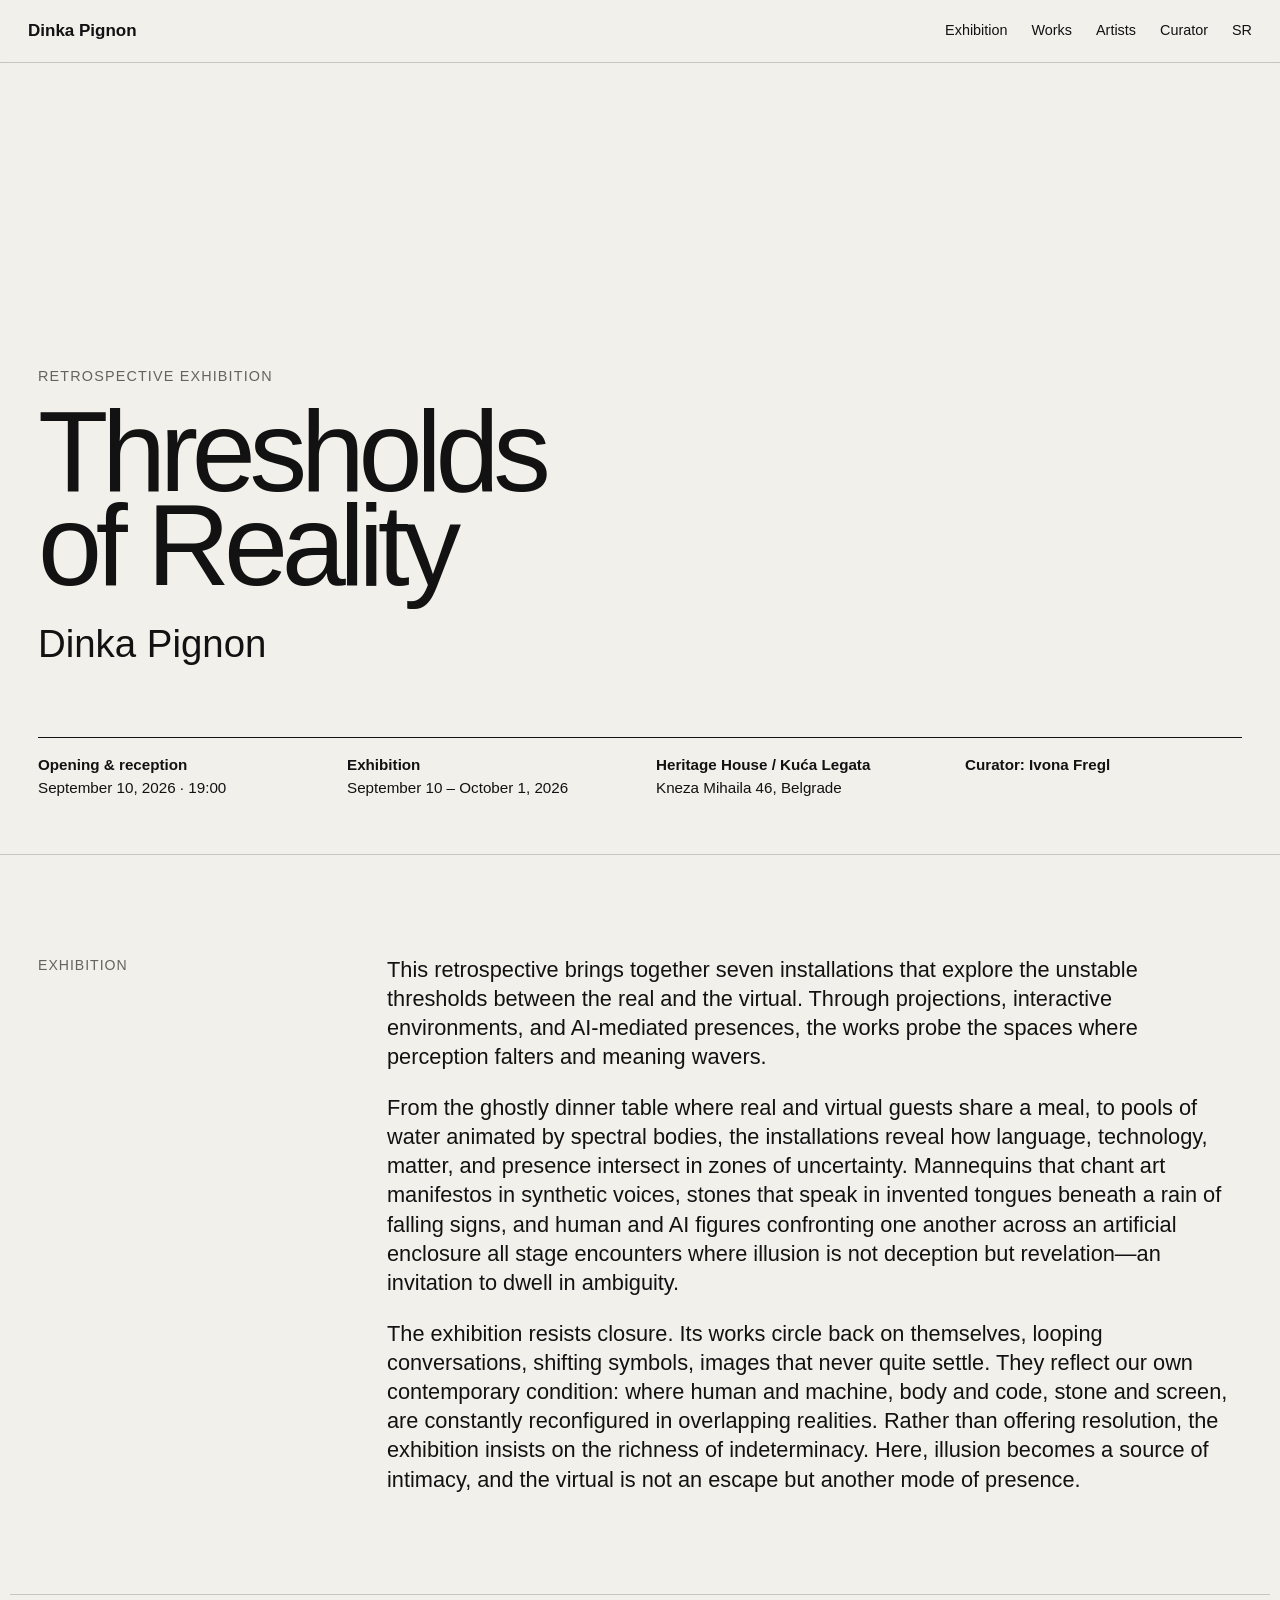
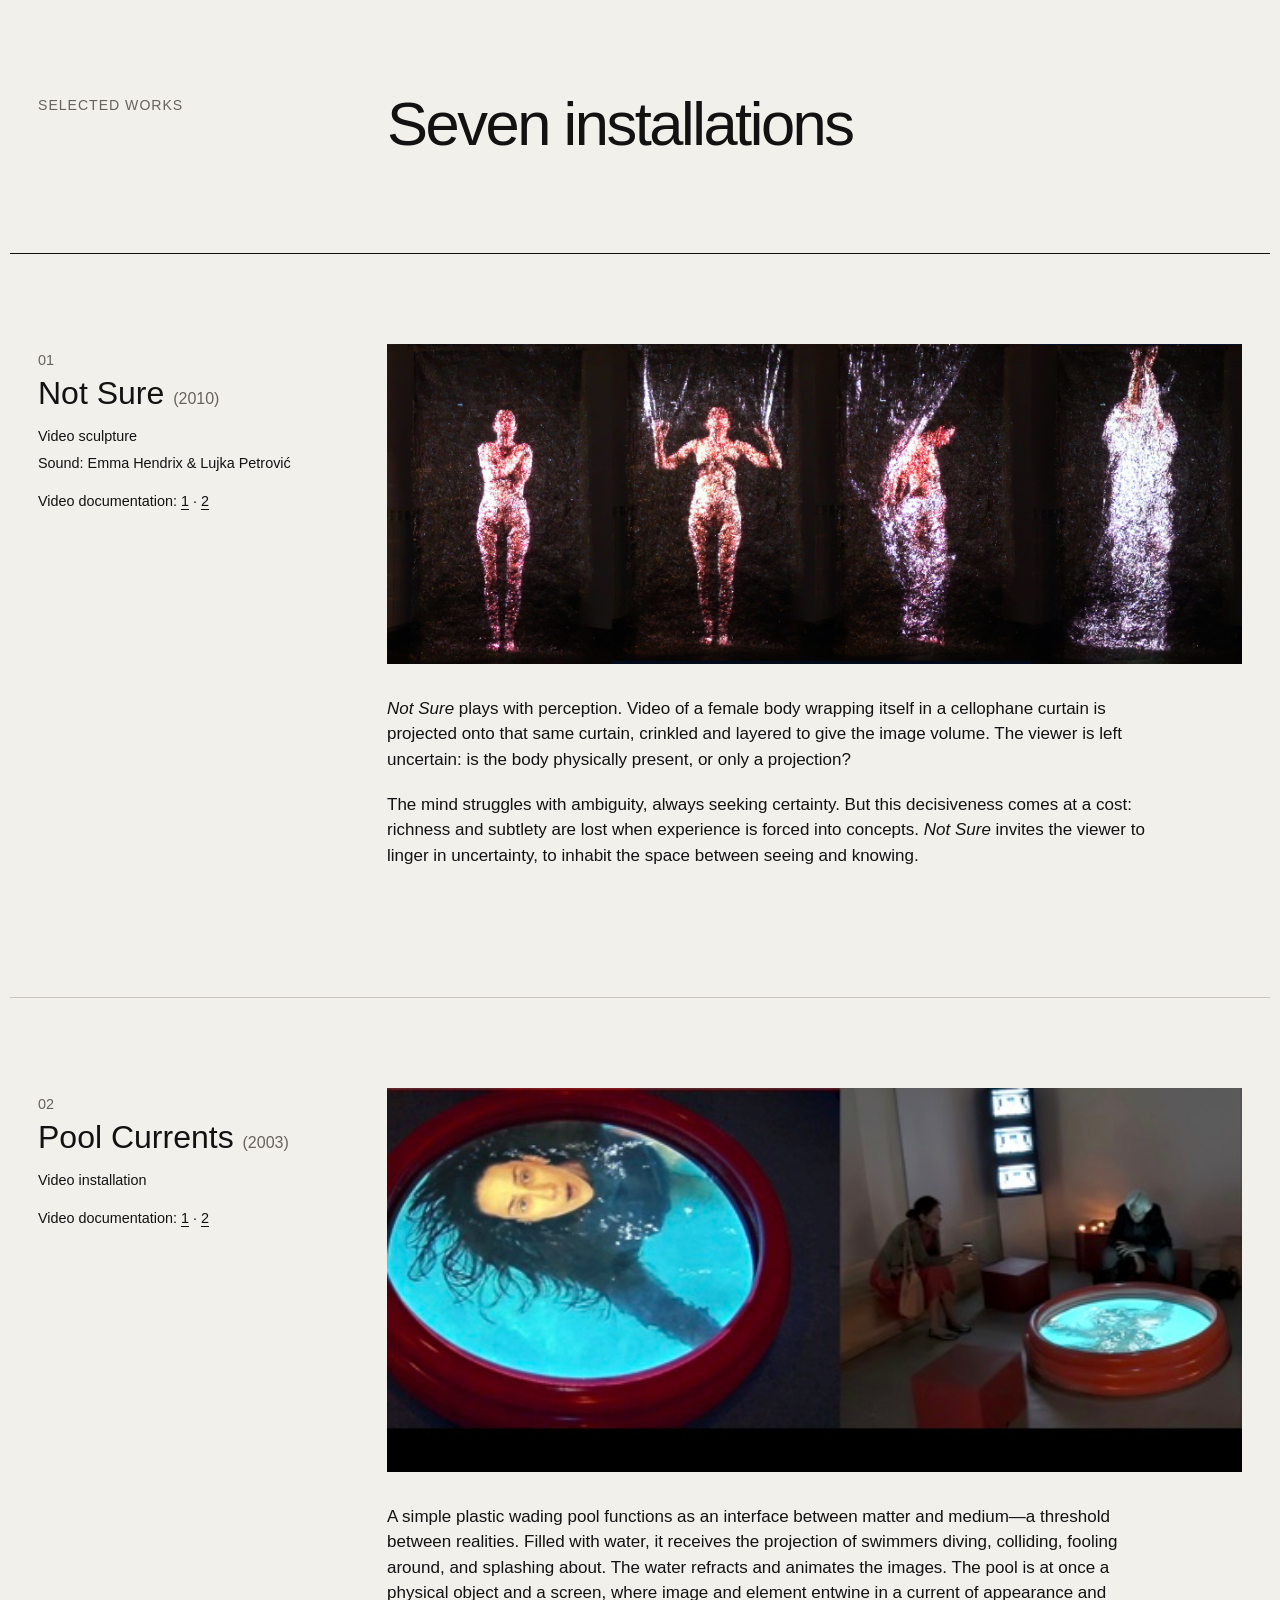
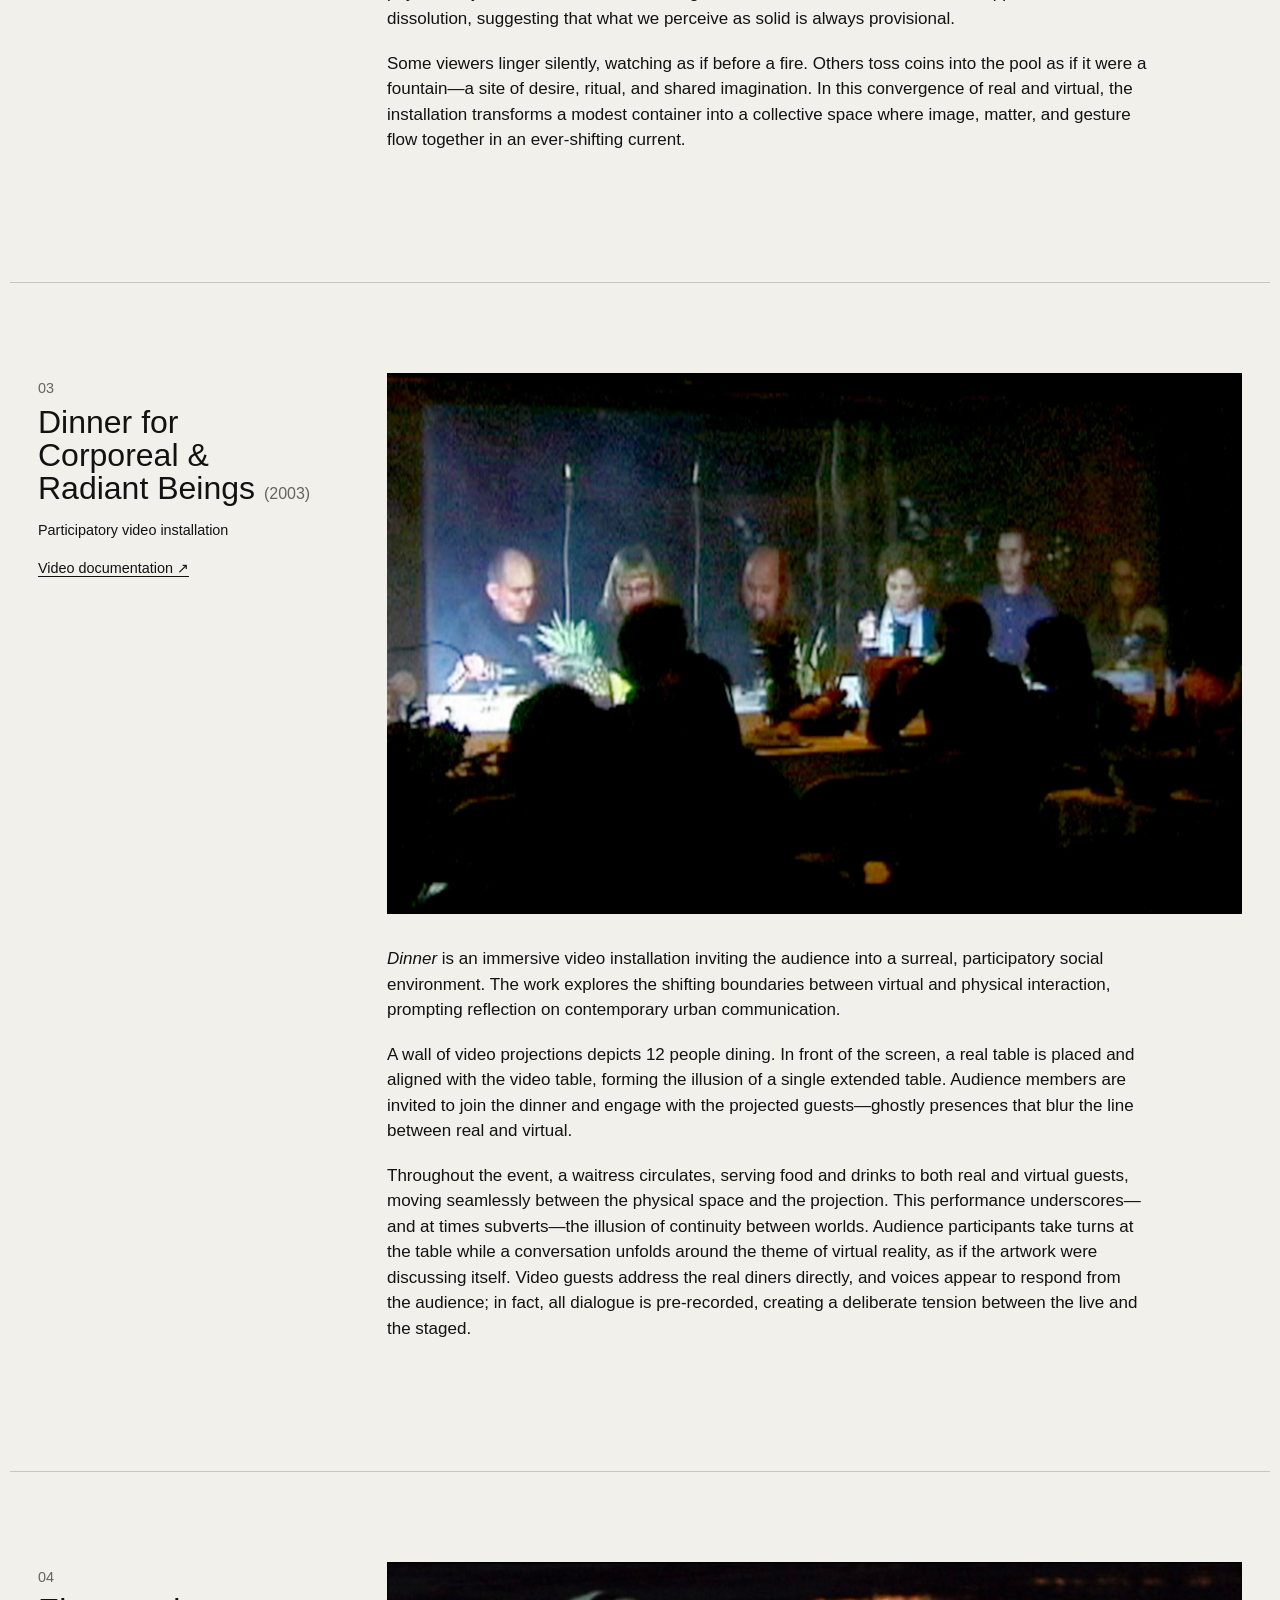
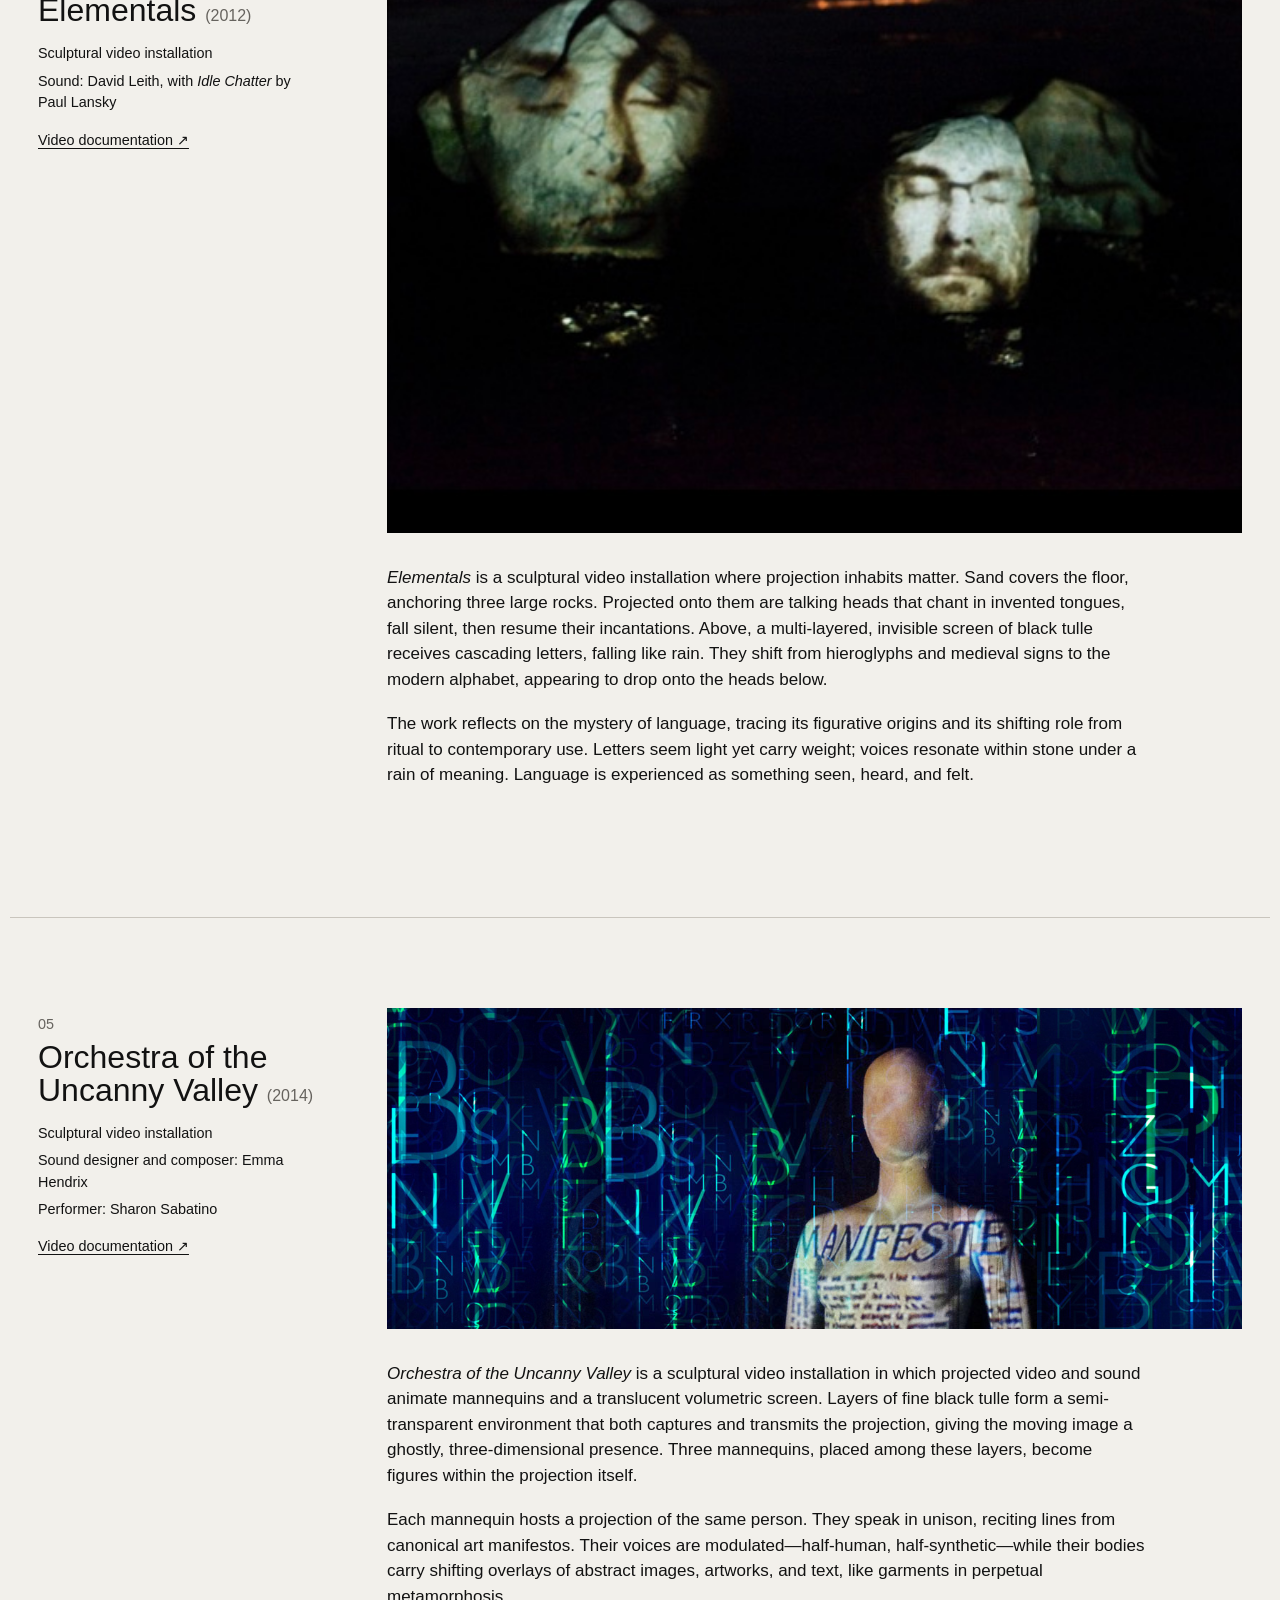
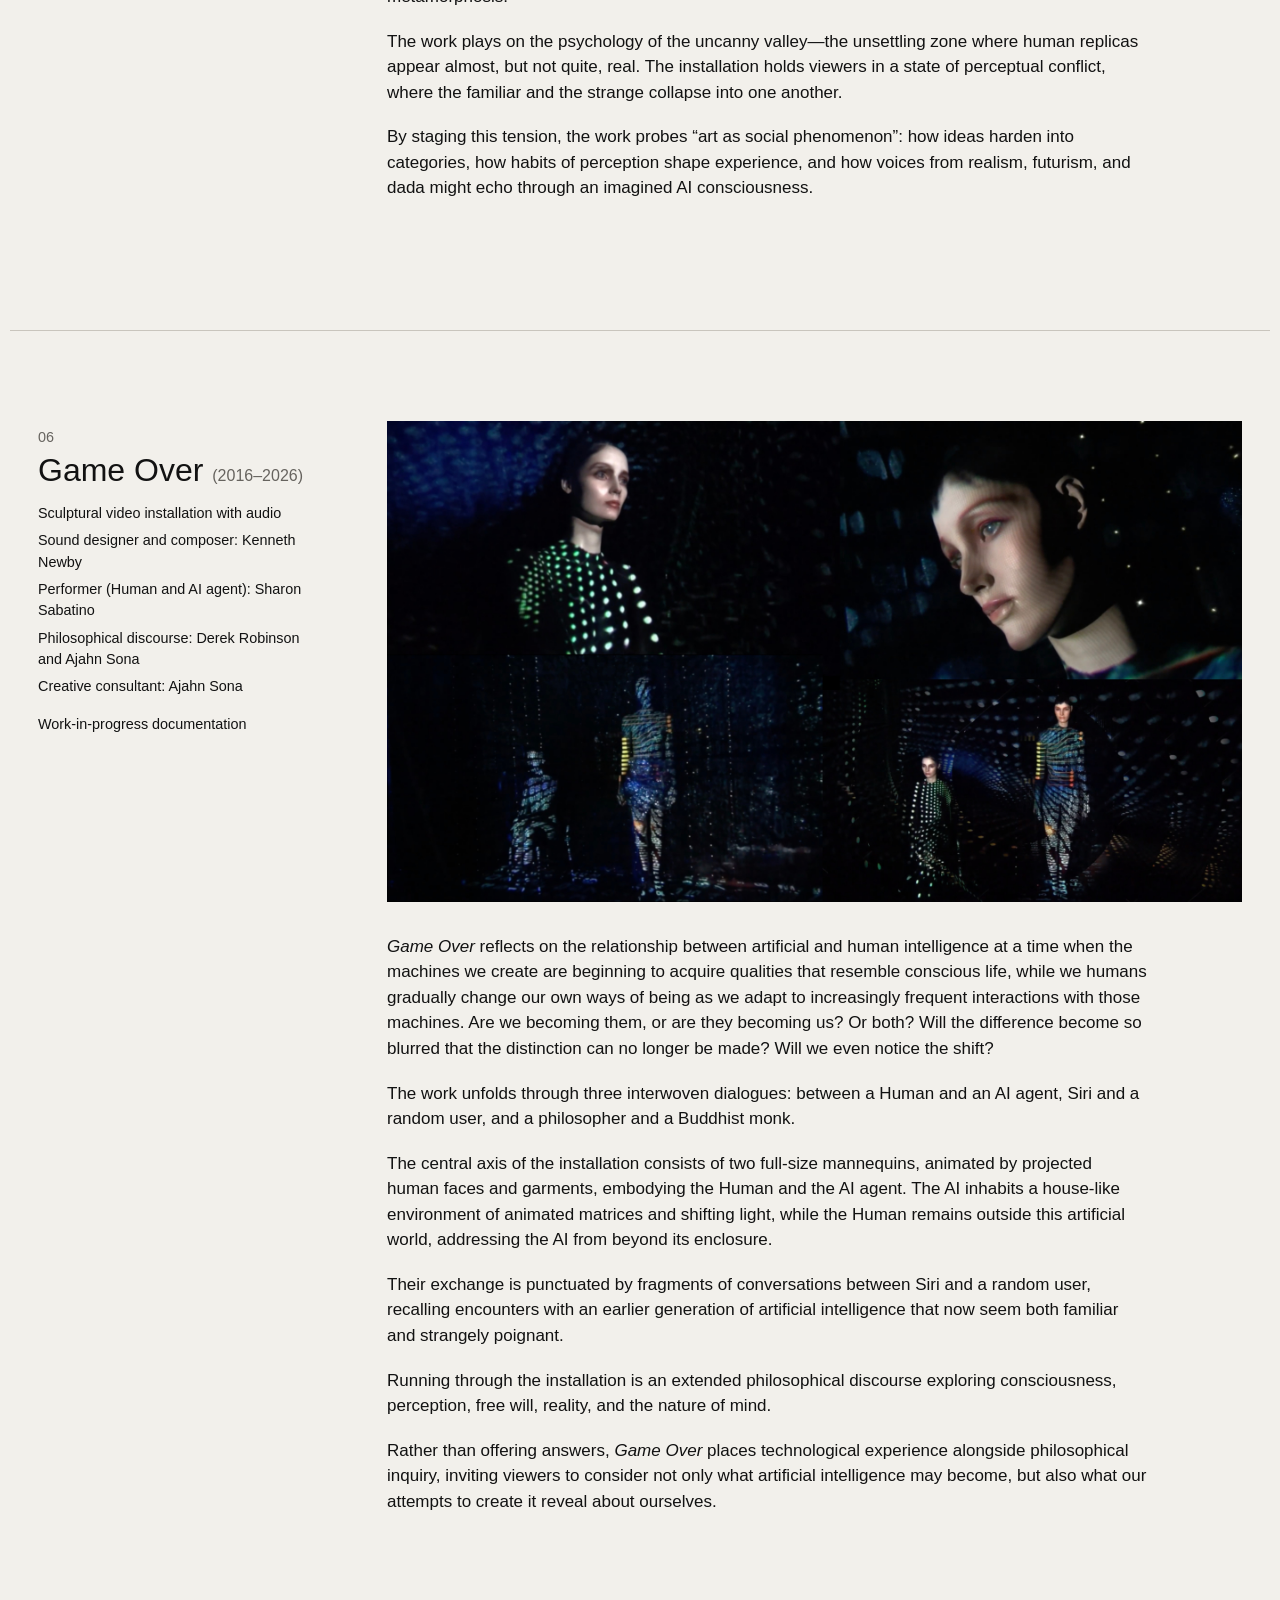
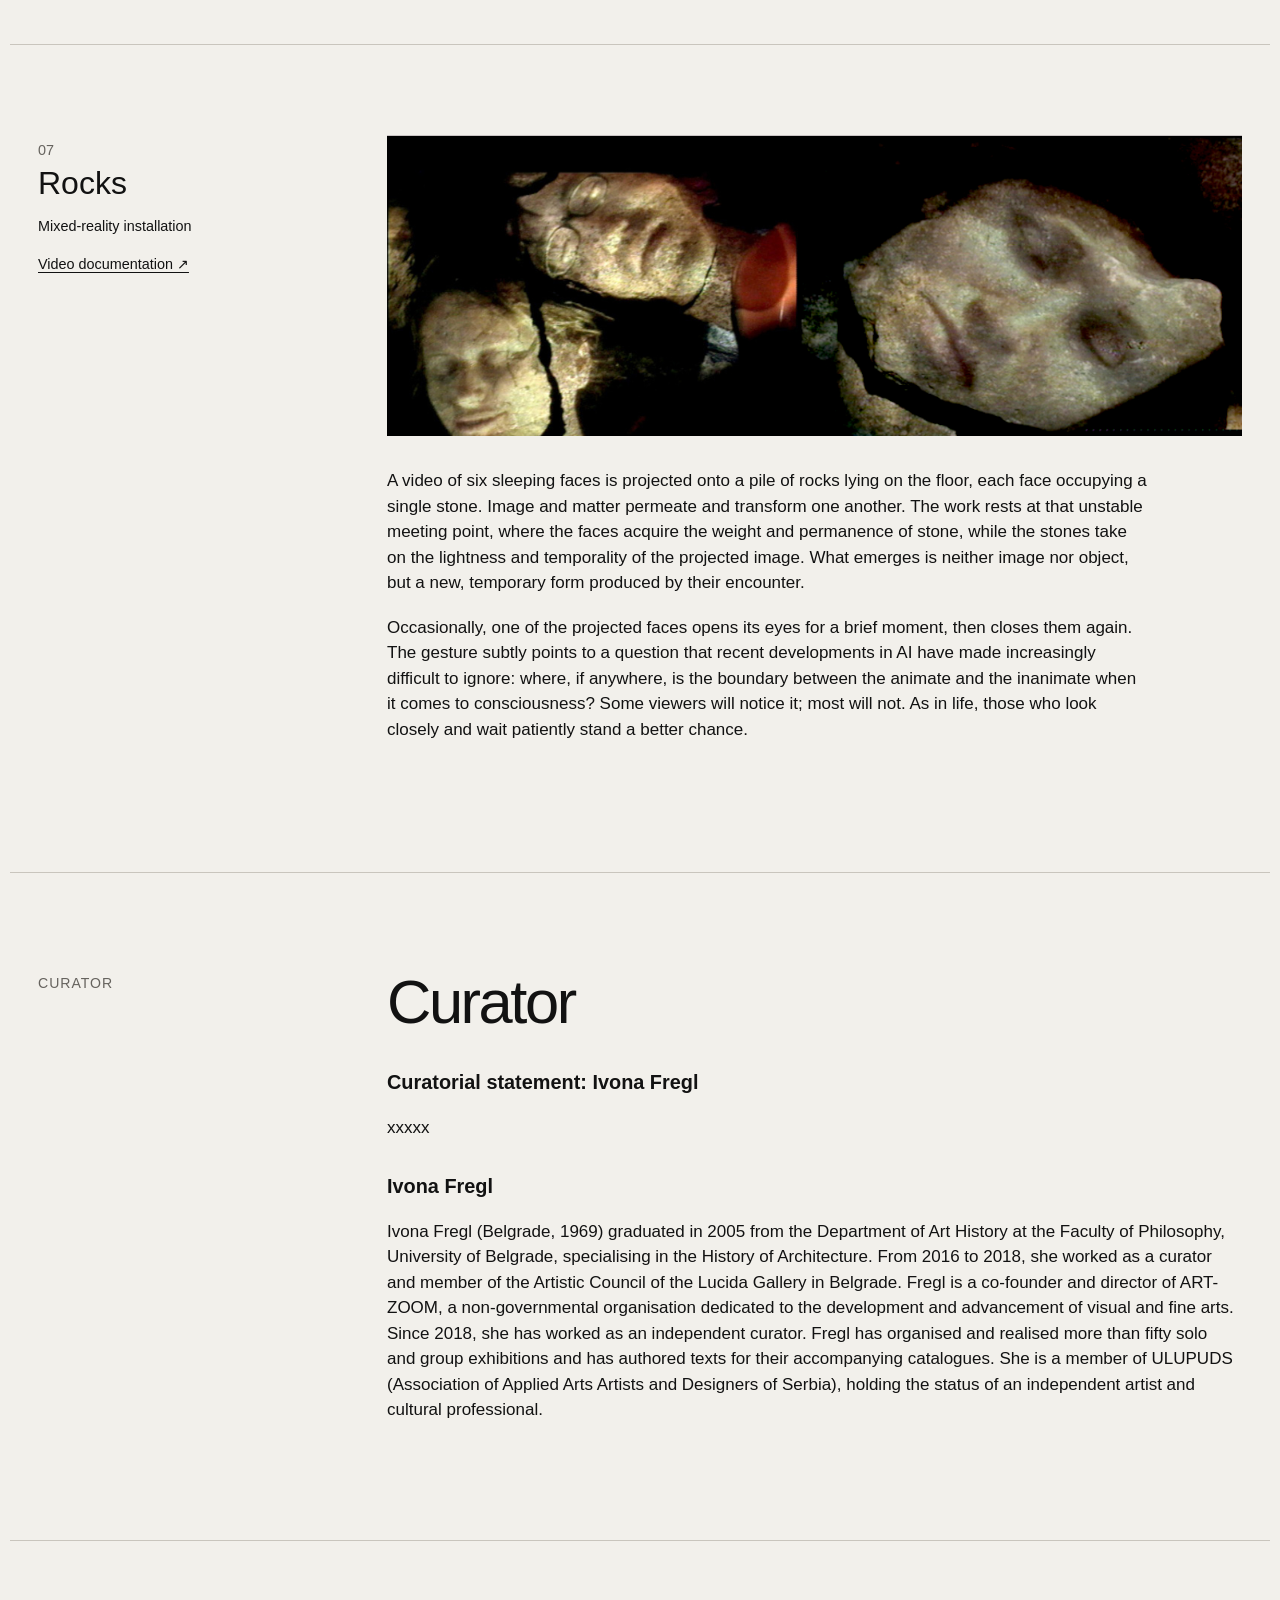
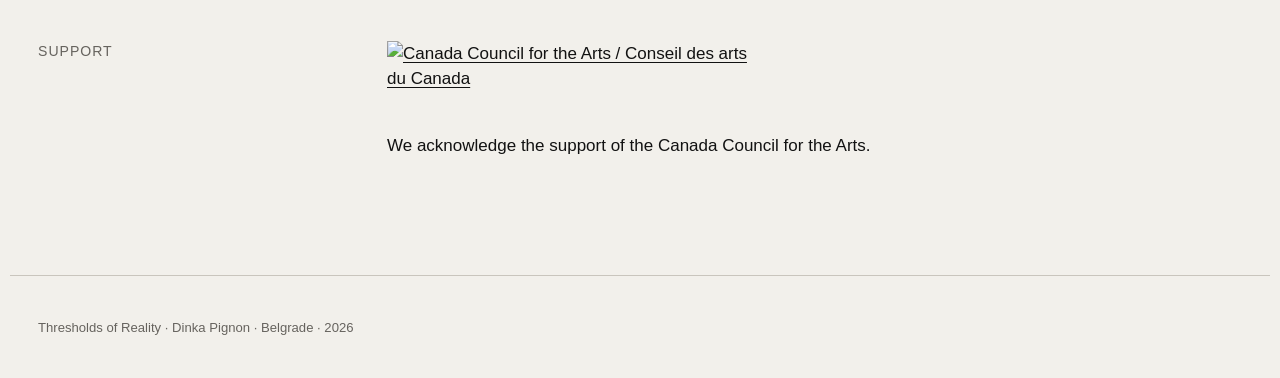
==== commit e7d099bd: "Add files via upload" ====
--- a/index.html
+++ b/index.html
@@ -7,6 +7,12 @@
 <meta content="Thresholds of Reality — retrospective exhibition by Dinka Pignon, September 10–October 1, 2026, Heritage House / Kuća Legata, Belgrade." name="description"/>
 <title>Thresholds of Reality — Dinka Pignon</title>
 <link href="styles.css" rel="stylesheet"/>
+
+<style>
+html { scroll-behavior: auto !important; }
+#exhibition, #works, #artists, #curator { scroll-margin-top: 72px; }
+</style>
+
 </head>
 <body id="top">
 <header class="site-header">
@@ -14,7 +20,7 @@
 <nav aria-label="Main navigation">
 <a href="#top">Exhibition</a>
 <a href="#works">Works</a>
-<a href="#artists">Artists</a>
+<a href="artists.html">Artists</a>
 <a href="#curator">Curator</a>
 <a class="lang-link" href="sr.html" lang="sr">SR</a></nav>
 </header>
@@ -54,7 +60,7 @@
 <p class="video-links">Video documentation: <a href="https://youtu.be/FllOf5HGbOg" rel="noopener" target="_blank">1</a> · <a href="https://youtu.be/iv9itEU4thA" rel="noopener" target="_blank">2</a></p>
 </div>
 <div class="work-content">
-<img alt="Not Sure installation, projected female figure on layered cellophane" loading="lazy" src="assets/page1_img1.jpeg"/>
+<img alt="Not Sure installation, projected female figure on layered cellophane" src="assets/page1_img1.jpeg" width="3796" height="1420"/>
 <div class="description">
 <p><em>Not Sure</em> plays with perception. Video of a female body wrapping itself in a cellophane curtain is projected onto that same curtain, crinkled and layered to give the image volume. The viewer is left uncertain: is the body physically present, or only a projection?</p>
 <p>The mind struggles with ambiguity, always seeking certainty. But this decisiveness comes at a cost: richness and subtlety are lost when experience is forced into concepts. <em>Not Sure</em> invites the viewer to linger in uncertainty, to inhabit the space between seeing and knowing.</p>
@@ -69,7 +75,7 @@
 <p class="video-links">Video documentation: <a href="https://youtu.be/JbVusHjQjNY" rel="noopener" target="_blank">1</a> · <a href="https://youtu.be/MFKlR3E-FJA" rel="noopener" target="_blank">2</a></p>
 </div>
 <div class="work-content">
-<img alt="Pool Currents installation with projected swimmers in a water-filled pool" loading="lazy" src="assets/page2_img1.jpeg"/>
+<img alt="Pool Currents installation with projected swimmers in a water-filled pool" src="assets/page2_img1.jpeg" width="508" height="228"/>
 <div class="description">
 <p>A simple plastic wading pool functions as an interface between matter and medium—a threshold between realities. Filled with water, it receives the projection of swimmers diving, colliding, fooling around, and splashing about. The water refracts and animates the images. The pool is at once a physical object and a screen, where image and element entwine in a current of appearance and dissolution, suggesting that what we perceive as solid is always provisional.</p>
 <p>Some viewers linger silently, watching as if before a fire. Others toss coins into the pool as if it were a fountain—a site of desire, ritual, and shared imagination. In this convergence of real and virtual, the installation transforms a modest container into a collective space where image, matter, and gesture flow together in an ever-shifting current.</p>
@@ -84,7 +90,7 @@
 <p class="video-links"><a href="https://youtu.be/PZc8H1gQmVI" rel="noopener" target="_blank">Video documentation ↗</a></p>
 </div>
 <div class="work-content">
-<img alt="Dinner for Corporeal and Radiant Beings installation with live and projected dinner guests" loading="lazy" src="assets/page3_img1.jpeg"/>
+<img alt="Dinner for Corporeal and Radiant Beings installation with live and projected dinner guests" src="assets/page3_img1.jpeg" width="1564" height="990"/>
 <div class="description">
 <p><em>Dinner</em> is an immersive video installation inviting the audience into a surreal, participatory social environment. The work explores the shifting boundaries between virtual and physical interaction, prompting reflection on contemporary urban communication.</p>
 <p>A wall of video projections depicts 12 people dining. In front of the screen, a real table is placed and aligned with the video table, forming the illusion of a single extended table. Audience members are invited to join the dinner and engage with the projected guests—ghostly presences that blur the line between real and virtual.</p>
@@ -101,7 +107,7 @@
 <p class="video-links"><a href="https://youtu.be/OzPq-9aXOvE" rel="noopener" target="_blank">Video documentation ↗</a></p>
 </div>
 <div class="work-content">
-<img alt="Elementals installation with projected faces on rocks" loading="lazy" src="assets/page4_img1.jpeg"/>
+<img alt="Elementals installation with projected faces on rocks" src="assets/page4_img1.jpeg" width="512" height="342"/>
 <div class="description">
 <p><em>Elementals</em> is a sculptural video installation where projection inhabits matter. Sand covers the floor, anchoring three large rocks. Projected onto them are talking heads that chant in invented tongues, fall silent, then resume their incantations. Above, a multi-layered, invisible screen of black tulle receives cascading letters, falling like rain. They shift from hieroglyphs and medieval signs to the modern alphabet, appearing to drop onto the heads below.</p>
 <p>The work reflects on the mystery of language, tracing its figurative origins and its shifting role from ritual to contemporary use. Letters seem light yet carry weight; voices resonate within stone under a rain of meaning. Language is experienced as something seen, heard, and felt.</p>
@@ -118,7 +124,7 @@
 <p class="video-links"><a href="https://youtu.be/E5KCnLuKw8I" rel="noopener" target="_blank">Video documentation ↗</a></p>
 </div>
 <div class="work-content">
-<img alt="Orchestra of the Uncanny Valley installation with projection on a mannequin" loading="lazy" src="assets/page5_img1.jpeg"/>
+<img alt="Orchestra of the Uncanny Valley installation with projection on a mannequin" src="assets/page5_img1.jpeg" width="1200" height="450"/>
 <div class="description">
 <p><em>Orchestra of the Uncanny Valley</em> is a sculptural video installation in which projected video and sound animate mannequins and a translucent volumetric screen. Layers of fine black tulle form a semi-transparent environment that both captures and transmits the projection, giving the moving image a ghostly, three-dimensional presence. Three mannequins, placed among these layers, become figures within the projection itself.</p>
 <p>Each mannequin hosts a projection of the same person. They speak in unison, reciting lines from canonical art manifestos. Their voices are modulated—half-human, half-synthetic—while their bodies carry shifting overlays of abstract images, artworks, and text, like garments in perpetual metamorphosis.</p>
@@ -139,7 +145,7 @@
 <p class="video-links">Work-in-progress documentation</p>
 </div>
 <div class="work-content">
-<img alt="Game Over work-in-progress, projected human and AI figures" loading="lazy" src="assets/page6_img1.jpeg"/>
+<img alt="Game Over work-in-progress, projected human and AI figures" src="assets/page6_img1.jpeg" width="1920" height="1080"/>
 <div class="description">
 <p><em>Game Over</em> reflects on the relationship between artificial and human intelligence at a time when the machines we create are beginning to acquire qualities that resemble conscious life, while we humans gradually change our own ways of being as we adapt to increasingly frequent interactions with those machines. Are we becoming them, or are they becoming us? Or both? Will the difference become so blurred that the distinction can no longer be made? Will we even notice the shift?</p>
 <p>The work unfolds through three interwoven dialogues: between a Human and an AI agent, Siri and a random user, and a philosopher and a Buddhist monk.</p>
@@ -158,57 +164,12 @@
 <p class="video-links"><a href="https://youtu.be/Jx5u_cnqbPs" rel="noopener" target="_blank">Video documentation ↗</a></p>
 </div>
 <div class="work-content">
-<img alt="Rocks installation with faces projected onto stones" loading="lazy" src="assets/page7_img1.jpeg"/>
+<img alt="Rocks installation with faces projected onto stones" src="assets/page7_img1.jpeg" width="1071" height="378"/>
 <div class="description">
 <p>A video of six sleeping faces is projected onto a pile of rocks lying on the floor, each face occupying a single stone. Image and matter permeate and transform one another. The work rests at that unstable meeting point, where the faces acquire the weight and permanence of stone, while the stones take on the lightness and temporality of the projected image. What emerges is neither image nor object, but a new, temporary form produced by their encounter.</p><p>Occasionally, one of the projected faces opens its eyes for a brief moment, then closes them again. The gesture subtly points to a question that recent developments in AI have made increasingly difficult to ignore: where, if anywhere, is the boundary between the animate and the inanimate when it comes to consciousness? Some viewers will notice it; most will not. As in life, those who look closely and wait patiently stand a better chance.</p>
 </div>
 </div>
 </article>
-</section>
-<section class="section about" id="artists">
-<div class="section-label">Artists</div>
-<div class="section-body">
-<h2>Artists</h2>
-<div class="collaborator">
-<h3>Dinka Pignon</h3>
-<p>Dinka Pignon works with spatial video installations within the field of mixed reality. Her large-scale video projections reshape the architecture of the space, creating illusory effects over physical objects. Operating on the borderline between the real and the virtual, her work reflects a strong affinity for the phenomenal, the liminal, the conceptual, and the minimal.</p>
-<p>Over the past 40 years, Dinka has produced a substantial body of work that has been exhibited internationally and featured in publications across Europe, the United States, and Canada.</p>
-<p>Alongside her artistic practice, she has produced, coordinated, and curated interdisciplinary art events, festivals, experimental workshops, and international exchange programs. Committed to artist-run culture, she has spent most of her professional life working in artist-run centres: 15 years at Fylkingen for New Music and Intermedia Art in Stockholm and 10 years at VIVO Media Arts Centre in Vancouver. She now lives in Victoria, British Columbia, Canada.</p>
-<p><a href="https://www.youtube.com/user/dinkapignon" rel="noopener" target="_blank">YouTube ↗</a></p>
-</div>
-<div class="collaborator">
-<h3>Emma Hendrix</h3>
-<p>Emma Hendrix (they/them) is an artist, designer and cultural worker focused on experimental form within sound and technology. Their formal training in electroacoustics and 25 years working in experimental art forms have deeply informed their practice and developed their keen interest in the visceral and emotional, bringing an insightful, intuitive element to their sound and design work. Emma creates work independently and as part of <em>Manufacturing Entertainment</em> with Julie Gendron. Emma’s latest digital release, <em>All Pressed Gardens</em>, can be found at <a href="http://emmahendrix.com/" rel="noopener" target="_blank">emmahendrix.com ↗</a> and their latest installations and curatorial work can be discovered at <a href="http://manufacturingentertainment.com/" rel="noopener" target="_blank">manufacturingentertainment.com ↗</a>.</p>
-</div>
-<div class="collaborator">
-<h3>Kenneth Newby</h3>
-<p>Kenneth Newby is a Canadian composer, recording artist, media artist, interaction designer, and educator.</p>
-<p>Kenneth’s compositional philosophy in music centres on listening deeply inward to sound itself and then shaping that internal structure into music that feels spiritually, ecologically, and culturally situated. The result is a music that is profoundly original and rewards repeated listening as it reveals its secrets.</p>
-<p>His recorded output includes a series of highly regarded works beginning with the acclaimed <em>Ecology of Souls</em> in 1993 through the recent <em>From Solitude</em> of 2025.</p>
-<p><a href="https://kennethnewby.bandcamp.com" rel="noopener" target="_blank">kennethnewby.bandcamp.com ↗</a></p>
-</div>
-<div class="collaborator">
-<h3>Derek Robinson</h3>
-<p>Derek Robinson is an itinerant, some-time professor of ignorance, coasting the margins of AI and mechanical philosophy. He taught for 12 years in the PhotoElectric Arts department at the Ontario College of Art, Toronto. Currently based in Victoria BC, publishes sporadically but best enjoyed live. In <em>Game Over</em>, his is the principal voice in the philosophical discourse, drawing upon all areas of organized knowledge in its exploration of human and machine sensibilities.</p>
-</div>
-<div class="collaborator">
-<h3>Sharon Sabatino</h3>
-<p>Sharon Sabatino is an arts worker, artist, and jeweller living in Vancouver, Canada. She has over 20 years of experience managing arts organizations and producing cultural events, most recently co-organizing the Vancouver Art Book Fair, the largest and longest-running international art book fair in Canada. Sharon has been involved with a variety of organizations across multiple artistic disciplines, including Word Vancouver, BC &amp; Yukon Book Prizes, Vancouver Podcast Festival, VIVO Media Arts Centre, and DOXA Documentary Film Festival, as well as numerous other literary, visual art, theatre, and film organizations.</p>
-<p>Sharon is the face and voice of the projected human and AI characters in <em>Game Over</em> and <em>Orchestra of the Uncanny Valley</em>.</p>
-</div>
-<div class="collaborator">
-<h3>Ajahn Sona</h3>
-<p>Ajahn Sona is a Canadian Theravada Buddhist monk and Abbot of Birken Forest Buddhist Monastery in British Columbia. His background in philosophy and the humanities, together with decades of Buddhist study and contemplative practice, informs his engagement with questions of consciousness, perception, free will, and the nature of mind. In <em>Game Over</em>, he participates in the philosophical discourse, bringing a Buddhist perspective into dialogue with Western philosophical thought. He also contributed to the development of the work as a creative consultant.</p>
-</div>
-<div class="collaborator">
-<h3>David Leith</h3>
-<p>David Leith is a Canadian multidisciplinary artist. His practice encompasses photography, site-specific audio-visual installations and interactive community events. Recent works have focused on ecology and the human-nature relationship. His latest music compositions can be heard at <a href="https://infinitezest.bandcamp.com/" rel="noopener" target="_blank">infinitezest.bandcamp.com ↗</a>, website <a href="https://davidleith.com" rel="noopener" target="_blank">davidleith.com ↗</a>.</p>
-</div>
-<div class="collaborator">
-<h3>Lujka Petrović</h3>
-<p>Lujka Petrović is a musician and sound engineer from Belgrade. His experimental, alternative style is what makes collaborating with him attractive to me. Easygoing and generous in sharing his skills, he is a pleasure to work with. He contributed sounds to the piece <em>Not Sure</em>. [Dinka Pignon]</p>
-</div>
-</div>
 </section>
 <section class="section about" id="curator">
 <div class="section-label">Curator</div>
@@ -237,5 +198,6 @@
 <footer>
 <p>Thresholds of Reality · Dinka Pignon · Belgrade · 2026</p>
 </footer>
+
 </body>
 </html>
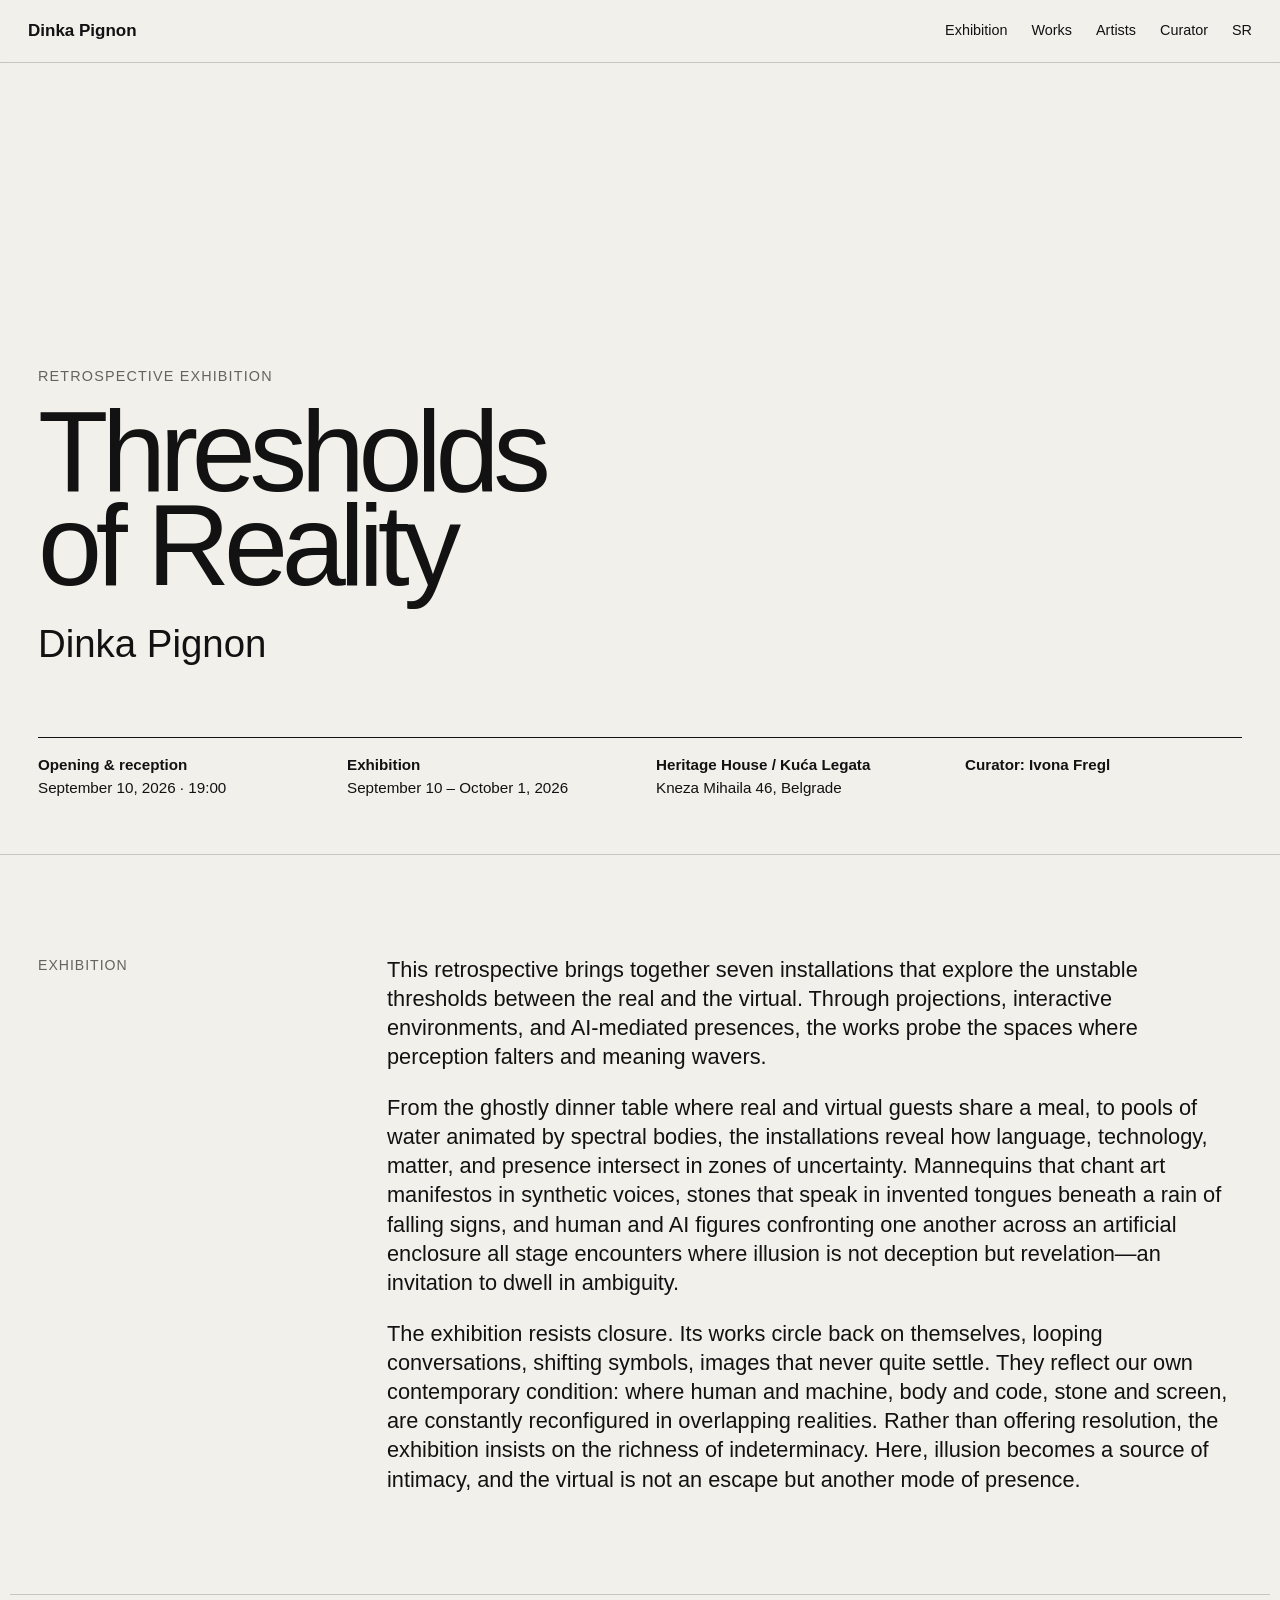
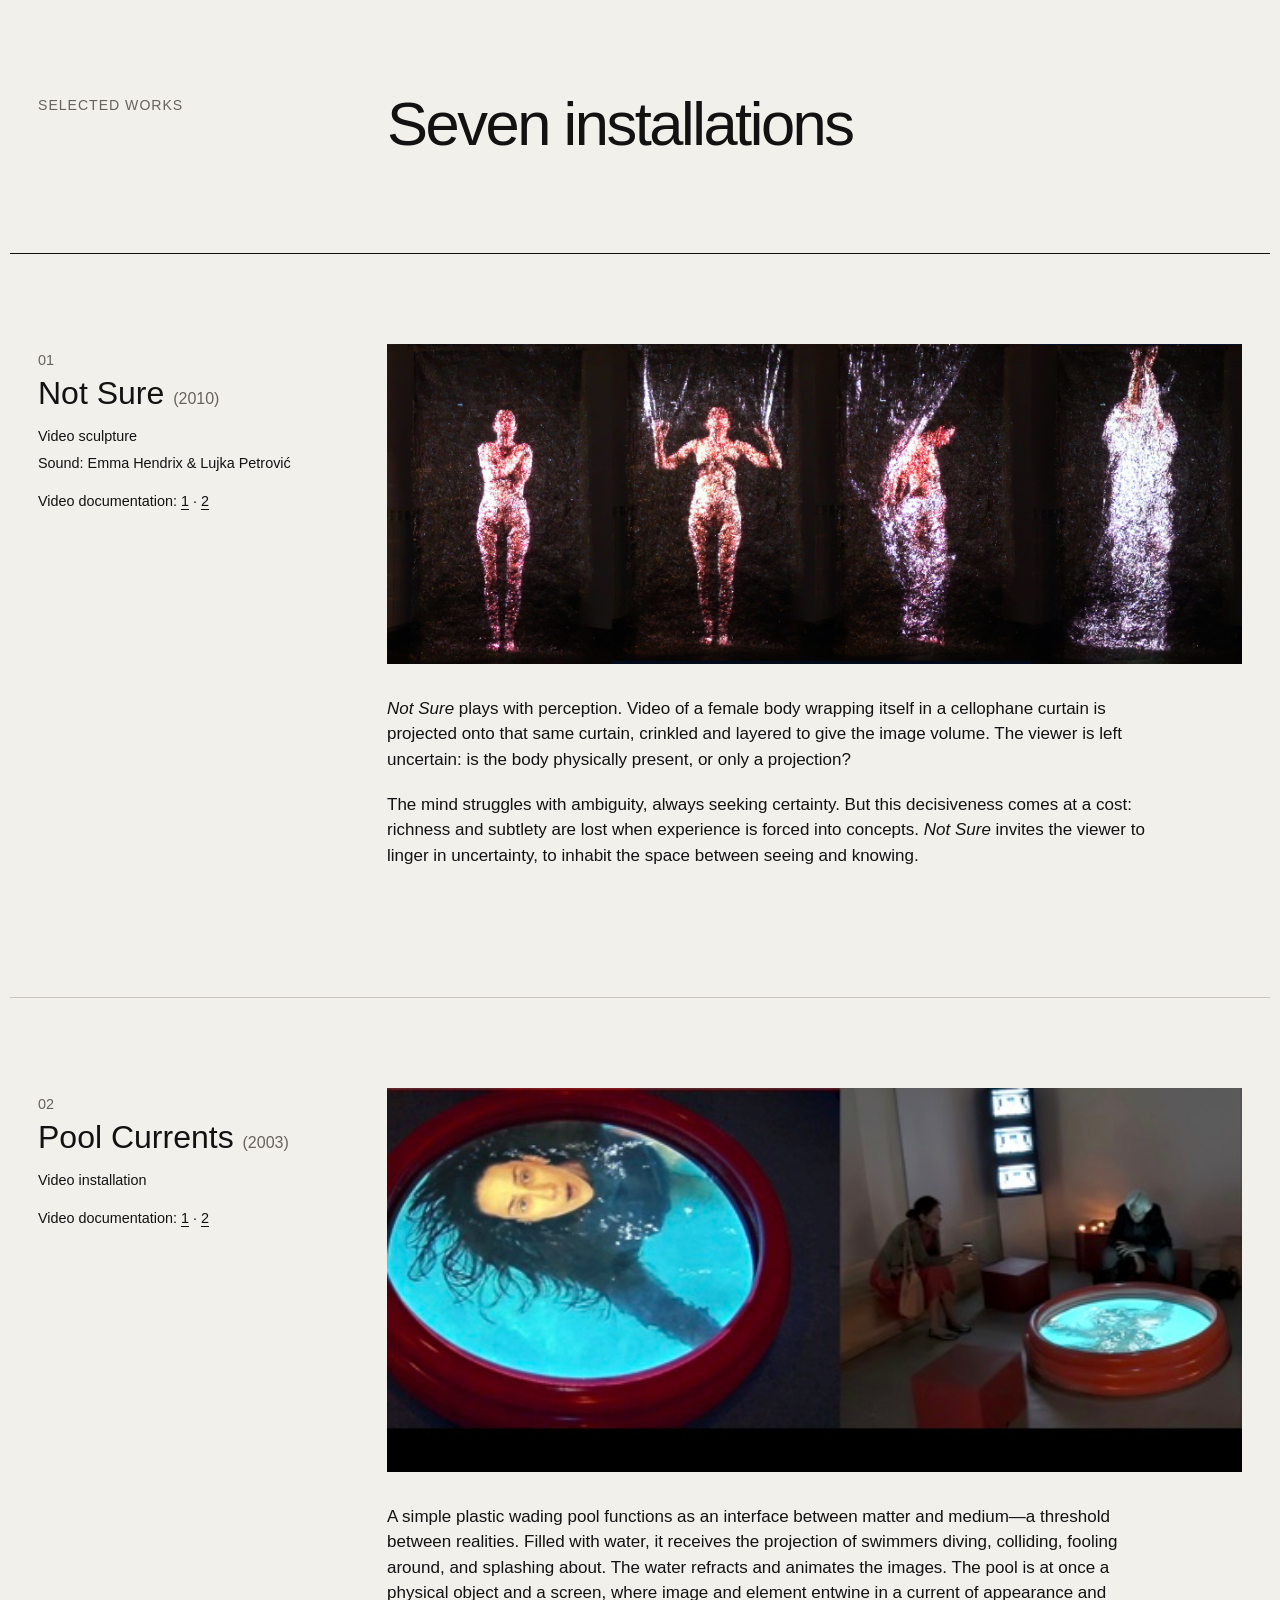
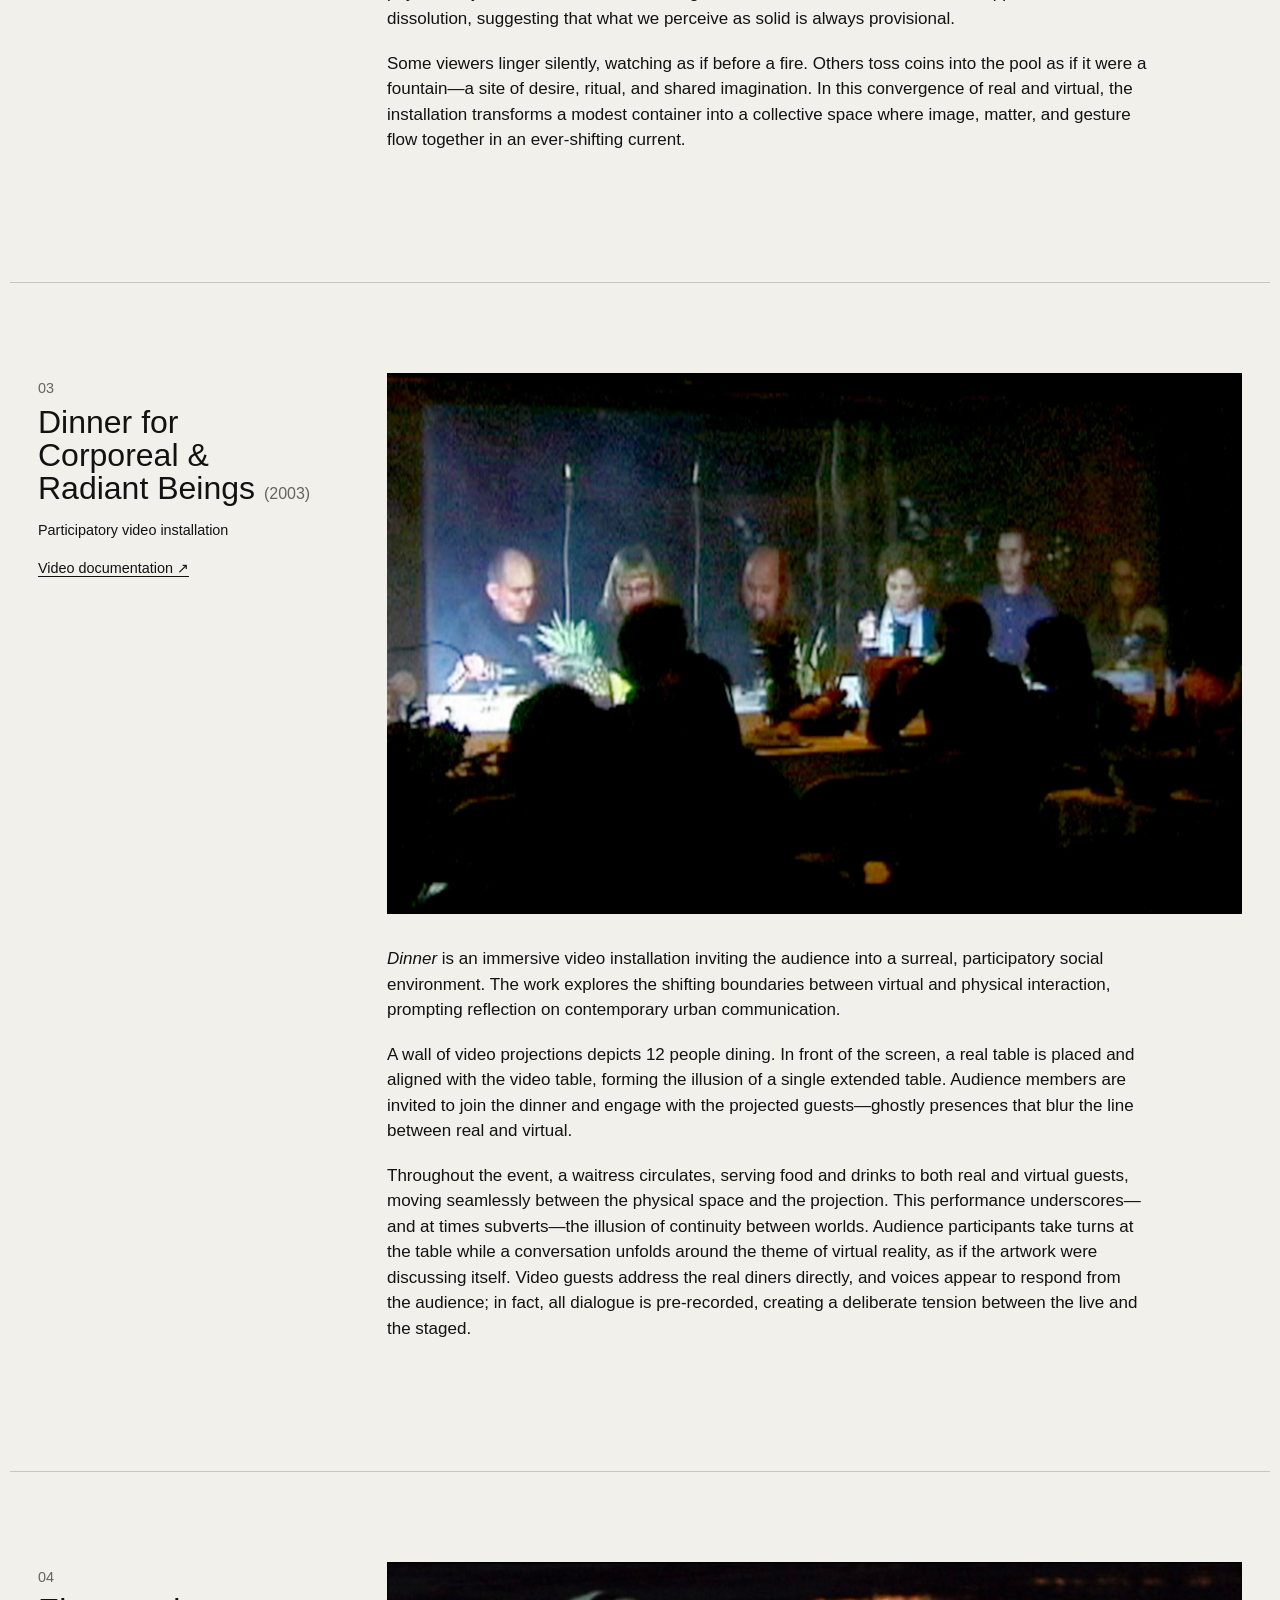
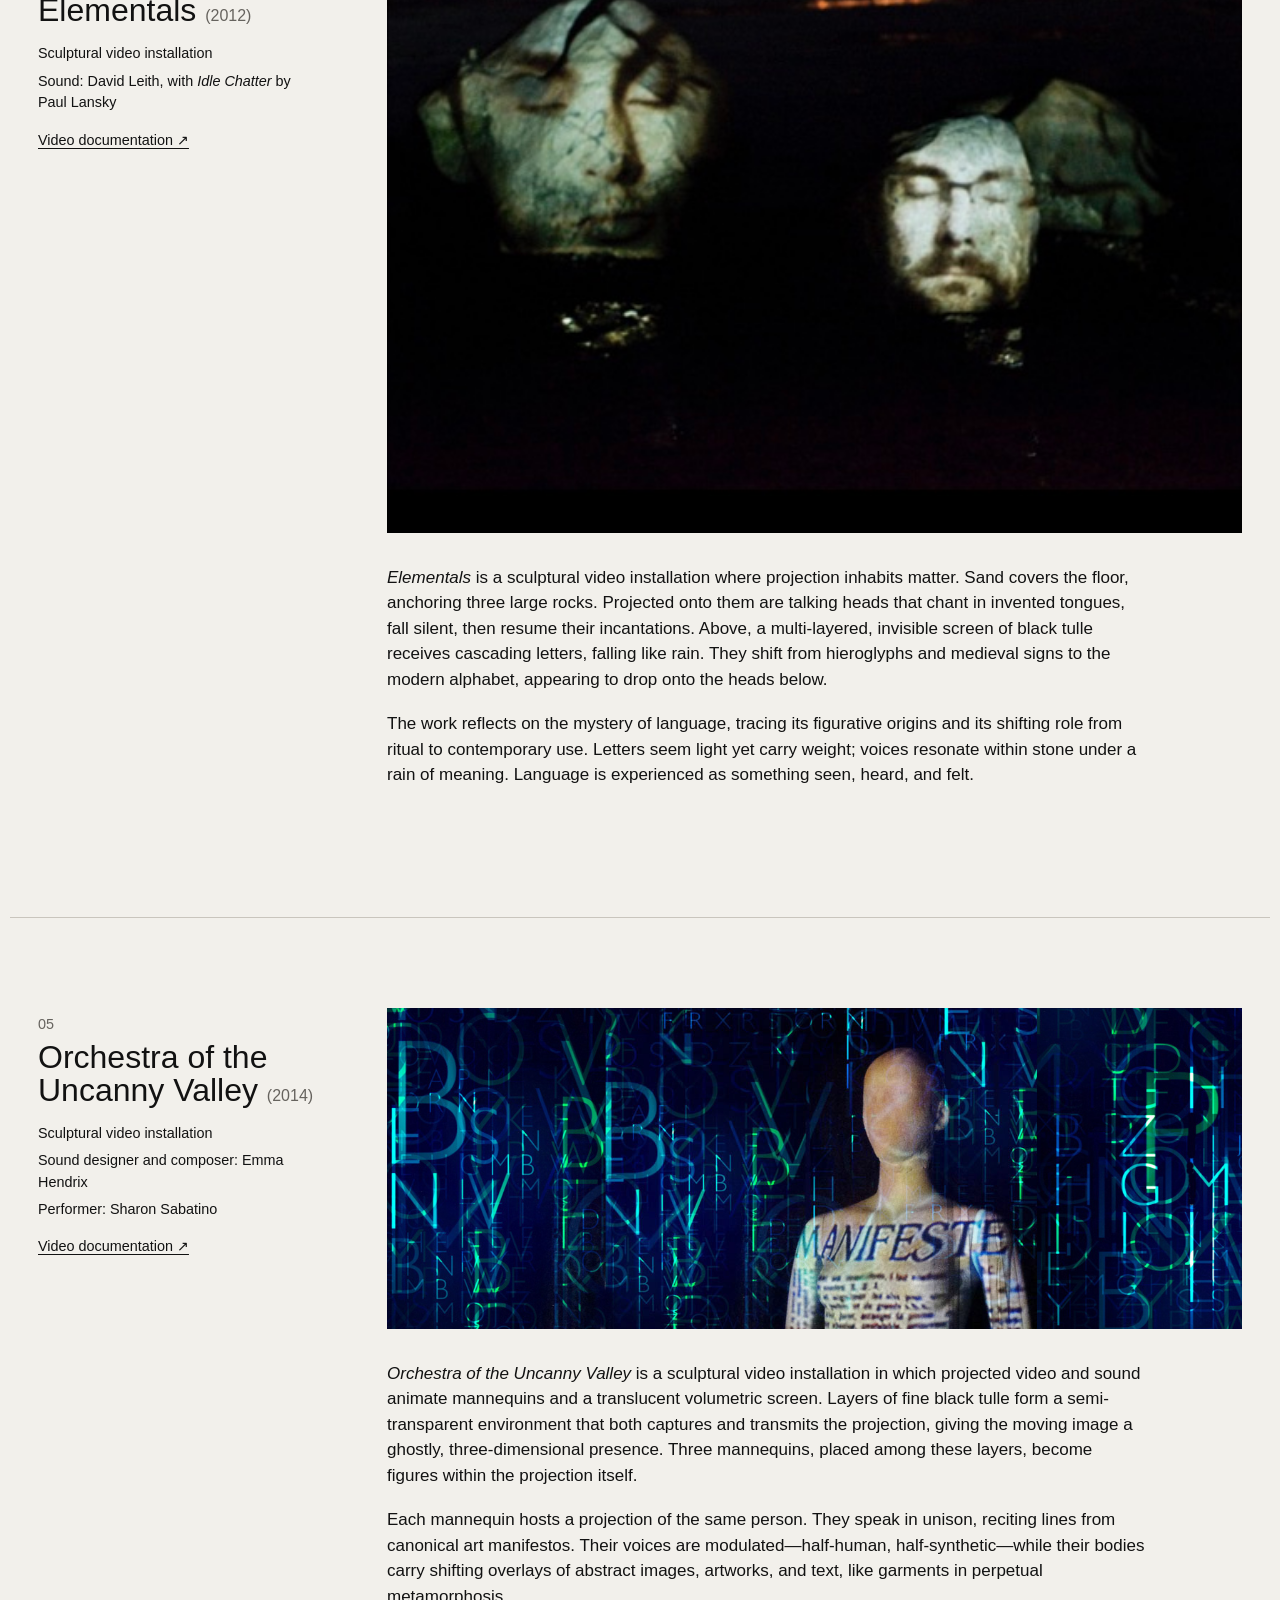
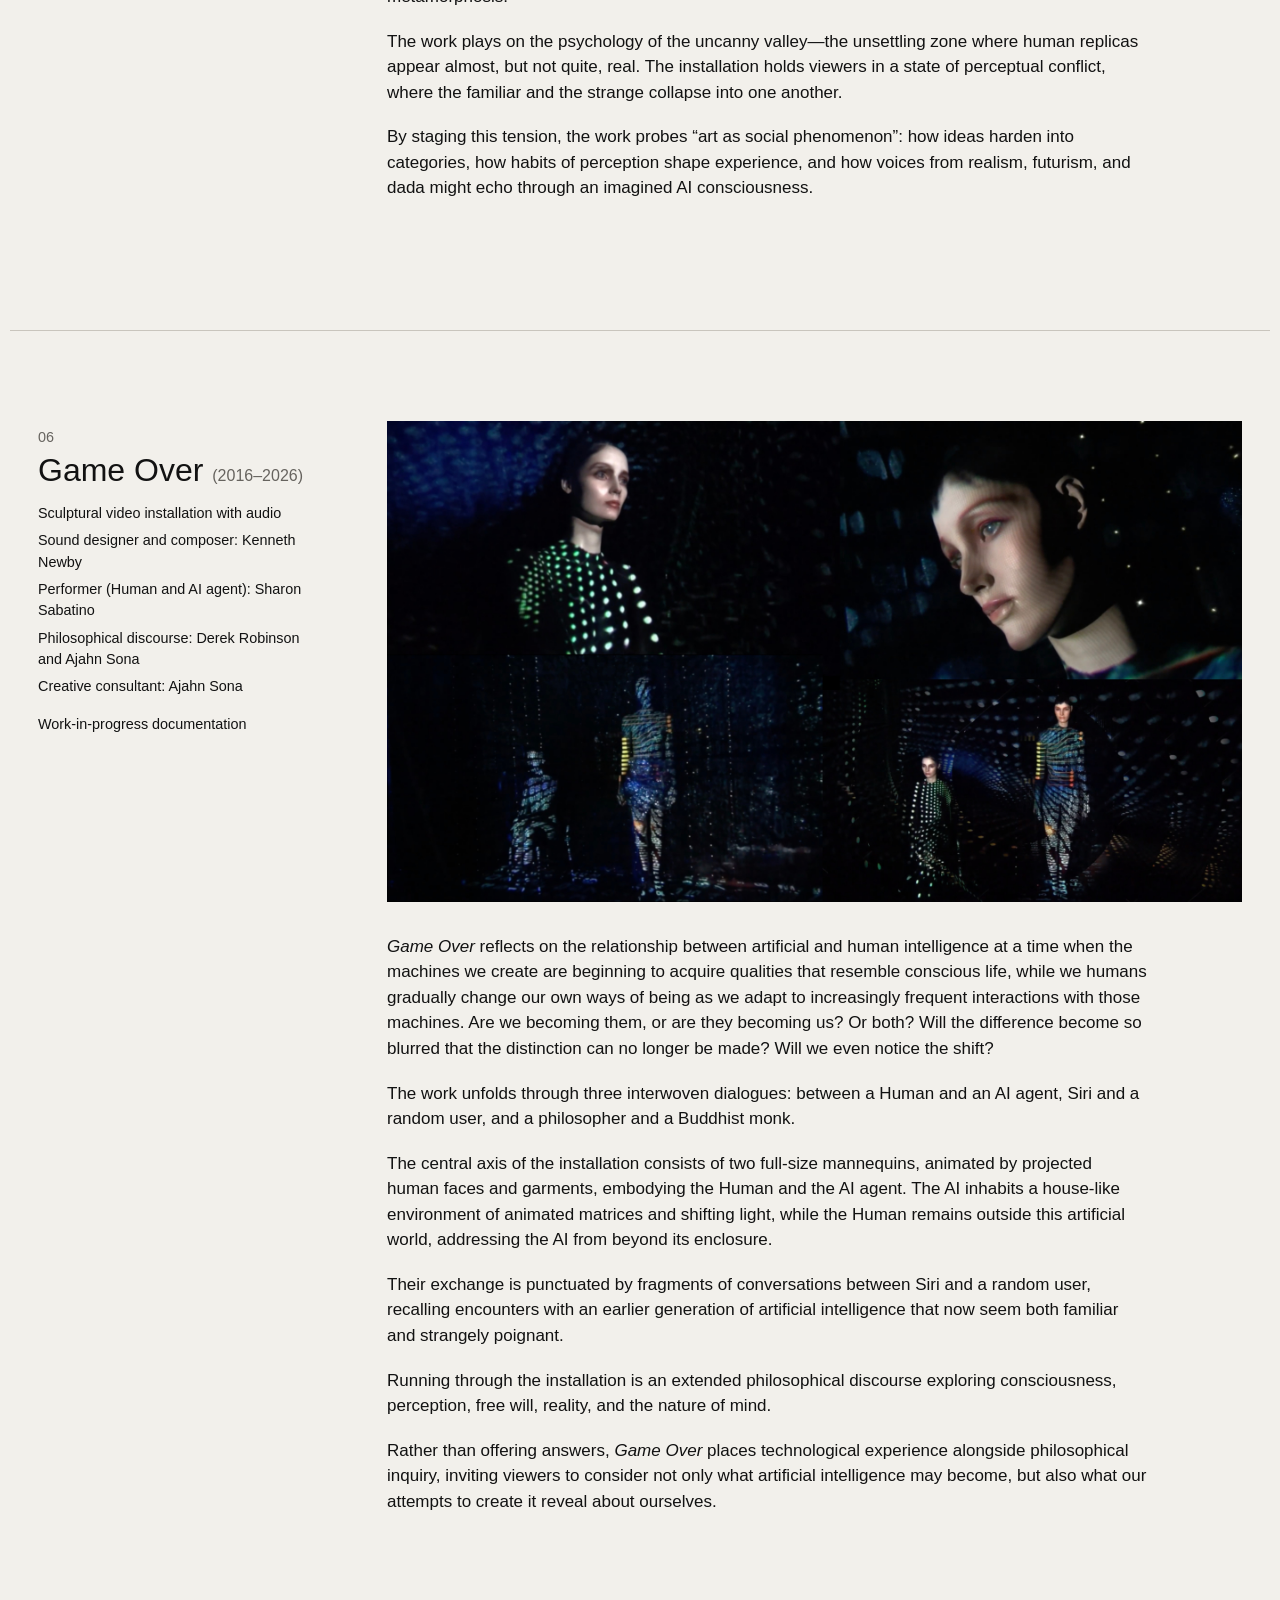
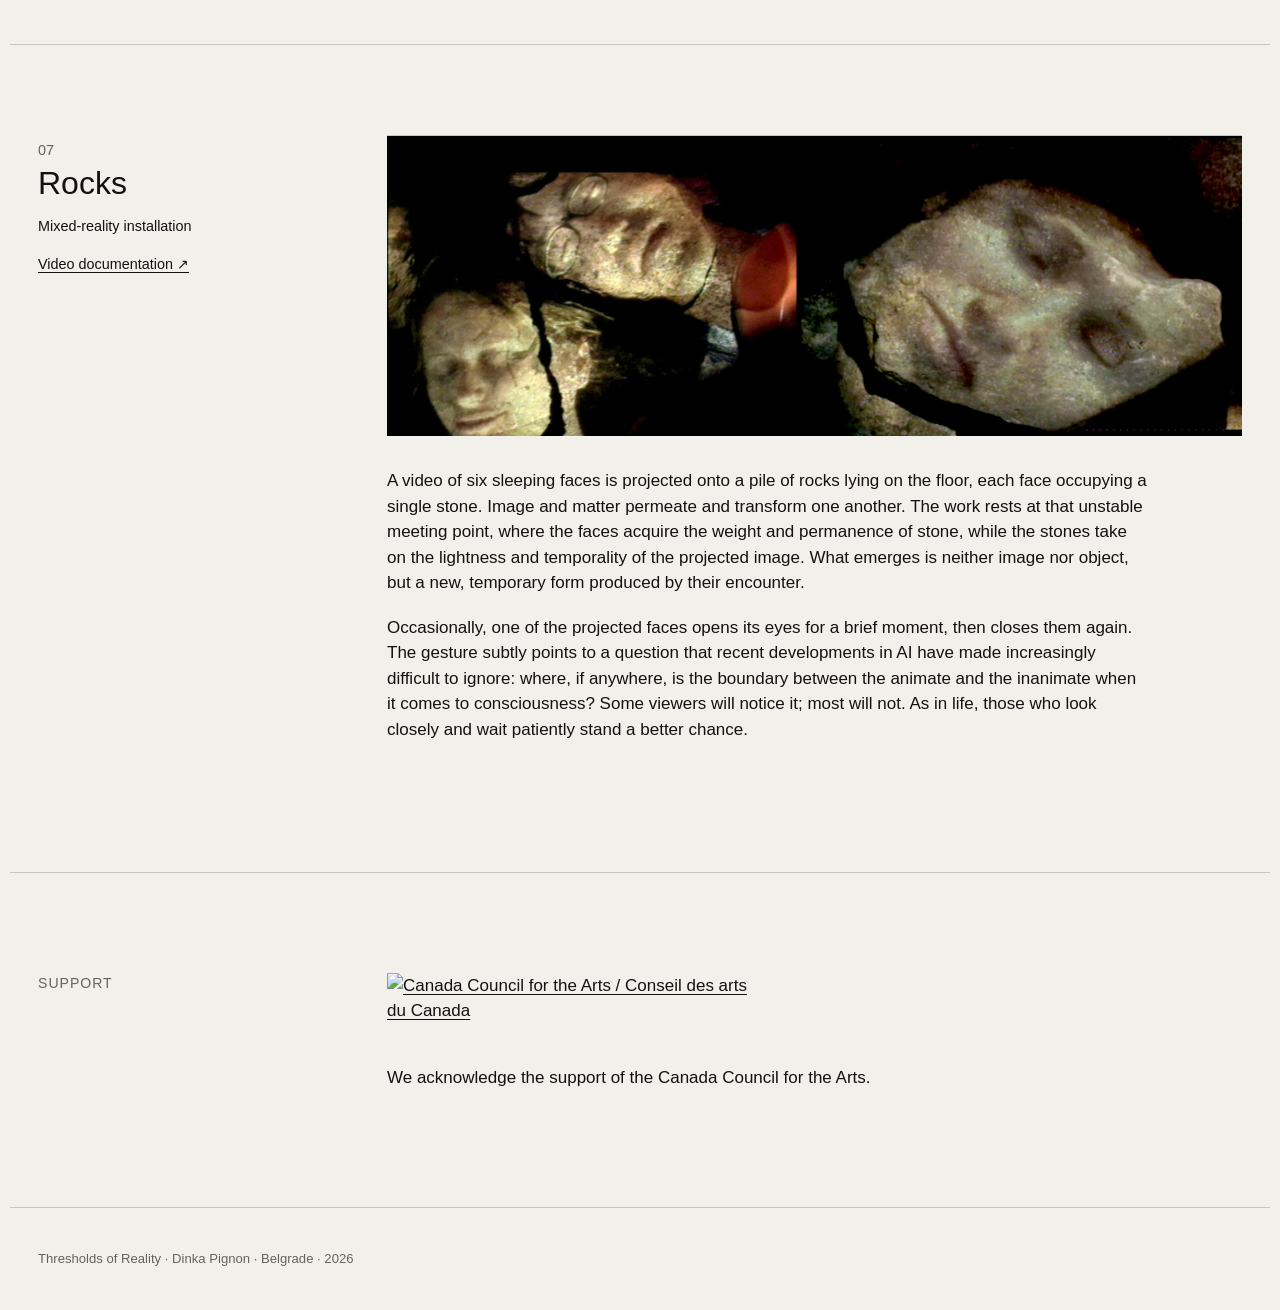
==== commit de332c8e: "Add files via upload" ====
--- a/index.html
+++ b/index.html
@@ -21,7 +21,7 @@
 <a href="#top">Exhibition</a>
 <a href="#works">Works</a>
 <a href="artists.html">Artists</a>
-<a href="#curator">Curator</a>
+<a href="curator.html">Curator</a>
 <a class="lang-link" href="sr.html" lang="sr">SR</a></nav>
 </header>
 <main id="top">
@@ -171,20 +171,6 @@
 </div>
 </article>
 </section>
-<section class="section about" id="curator">
-<div class="section-label">Curator</div>
-<div class="section-body">
-<h2>Curator</h2>
-<div class="collaborator">
-<h3>Curatorial statement: Ivona Fregl</h3>
-<p>xxxxx</p>
-</div>
-<div class="collaborator">
-<h3>Ivona Fregl</h3>
-<p>Ivona Fregl (Belgrade, 1969) graduated in 2005 from the Department of Art History at the Faculty of Philosophy, University of Belgrade, specialising in the History of Architecture. From 2016 to 2018, she worked as a curator and member of the Artistic Council of the Lucida Gallery in Belgrade. Fregl is a co-founder and director of ART-ZOOM, a non-governmental organisation dedicated to the development and advancement of visual and fine arts. Since 2018, she has worked as an independent curator. Fregl has organised and realised more than fifty solo and group exhibitions and has authored texts for their accompanying catalogues. She is a member of ULUPUDS (Association of Applied Arts Artists and Designers of Serbia), holding the status of an independent artist and cultural professional.</p>
-</div>
-</div>
-</section>
 <section aria-label="Support" class="section about">
 <div class="section-label">Support</div>
 <div class="section-body">
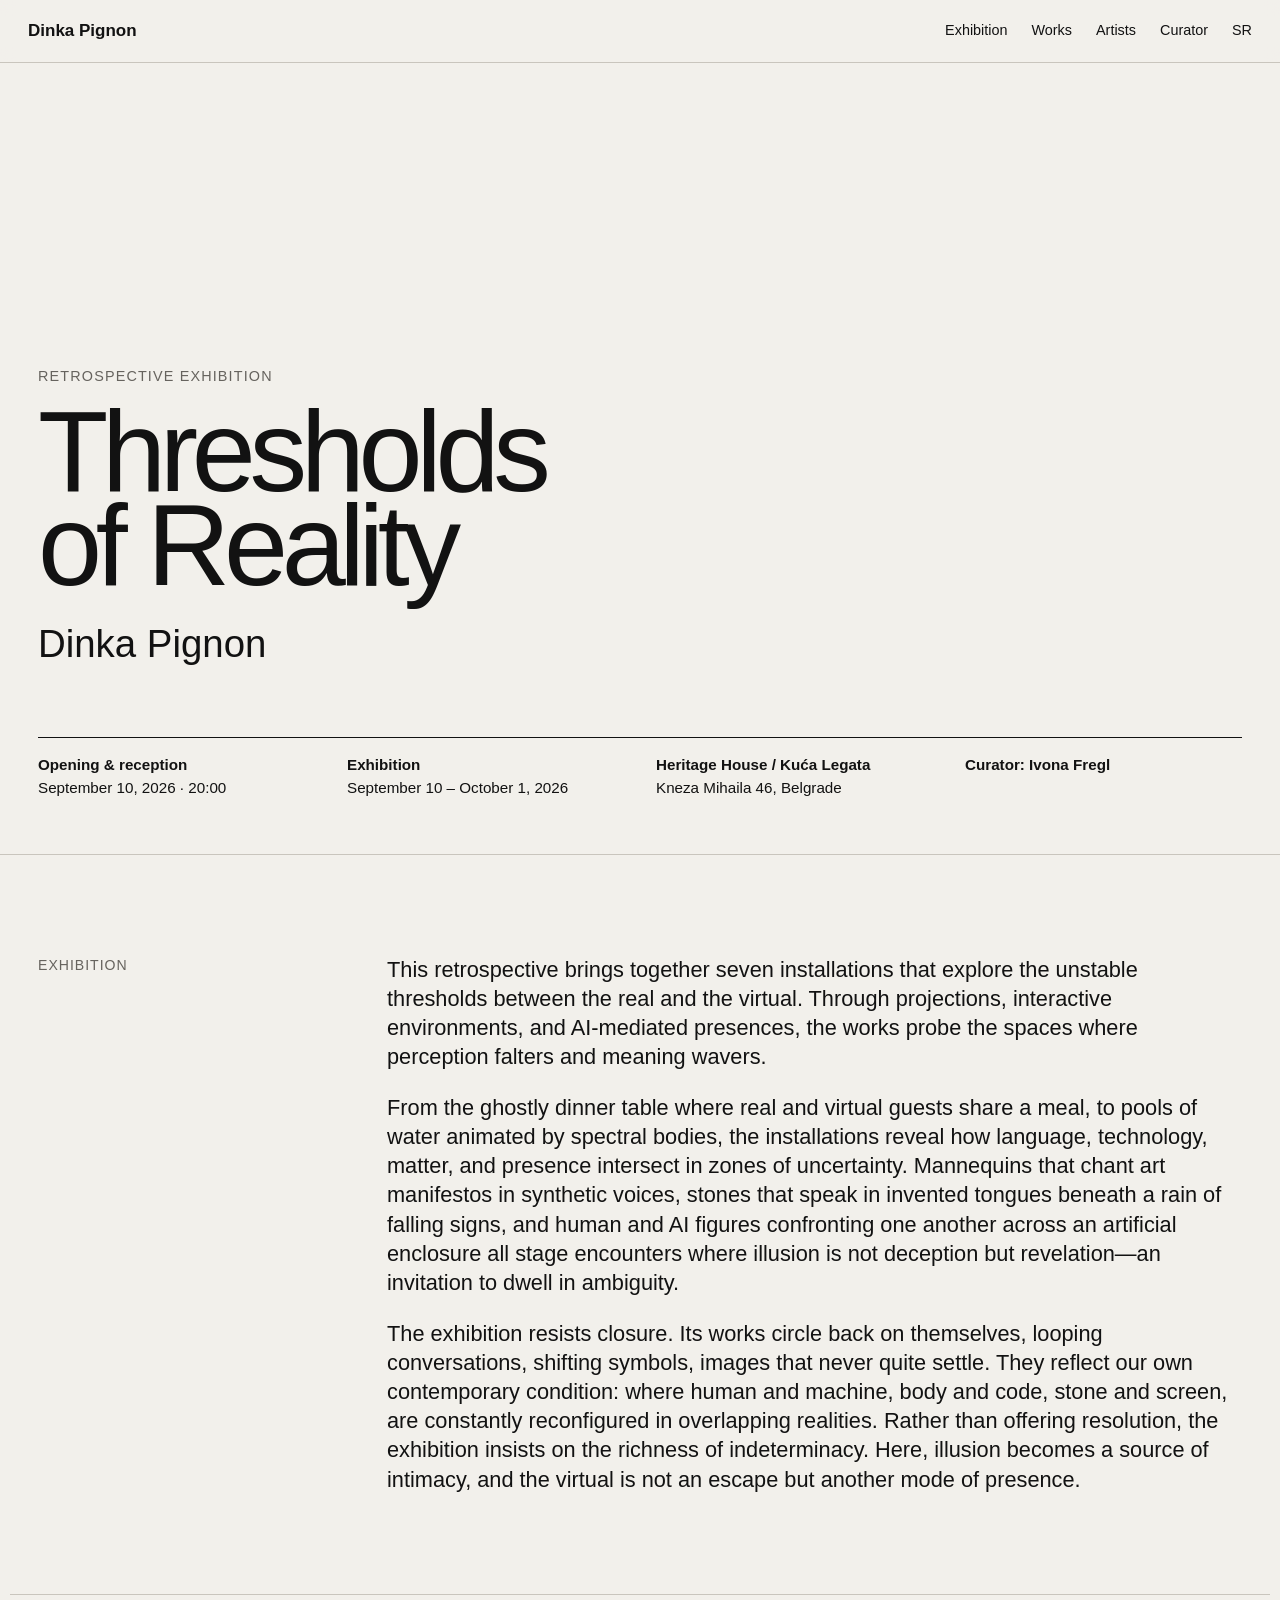
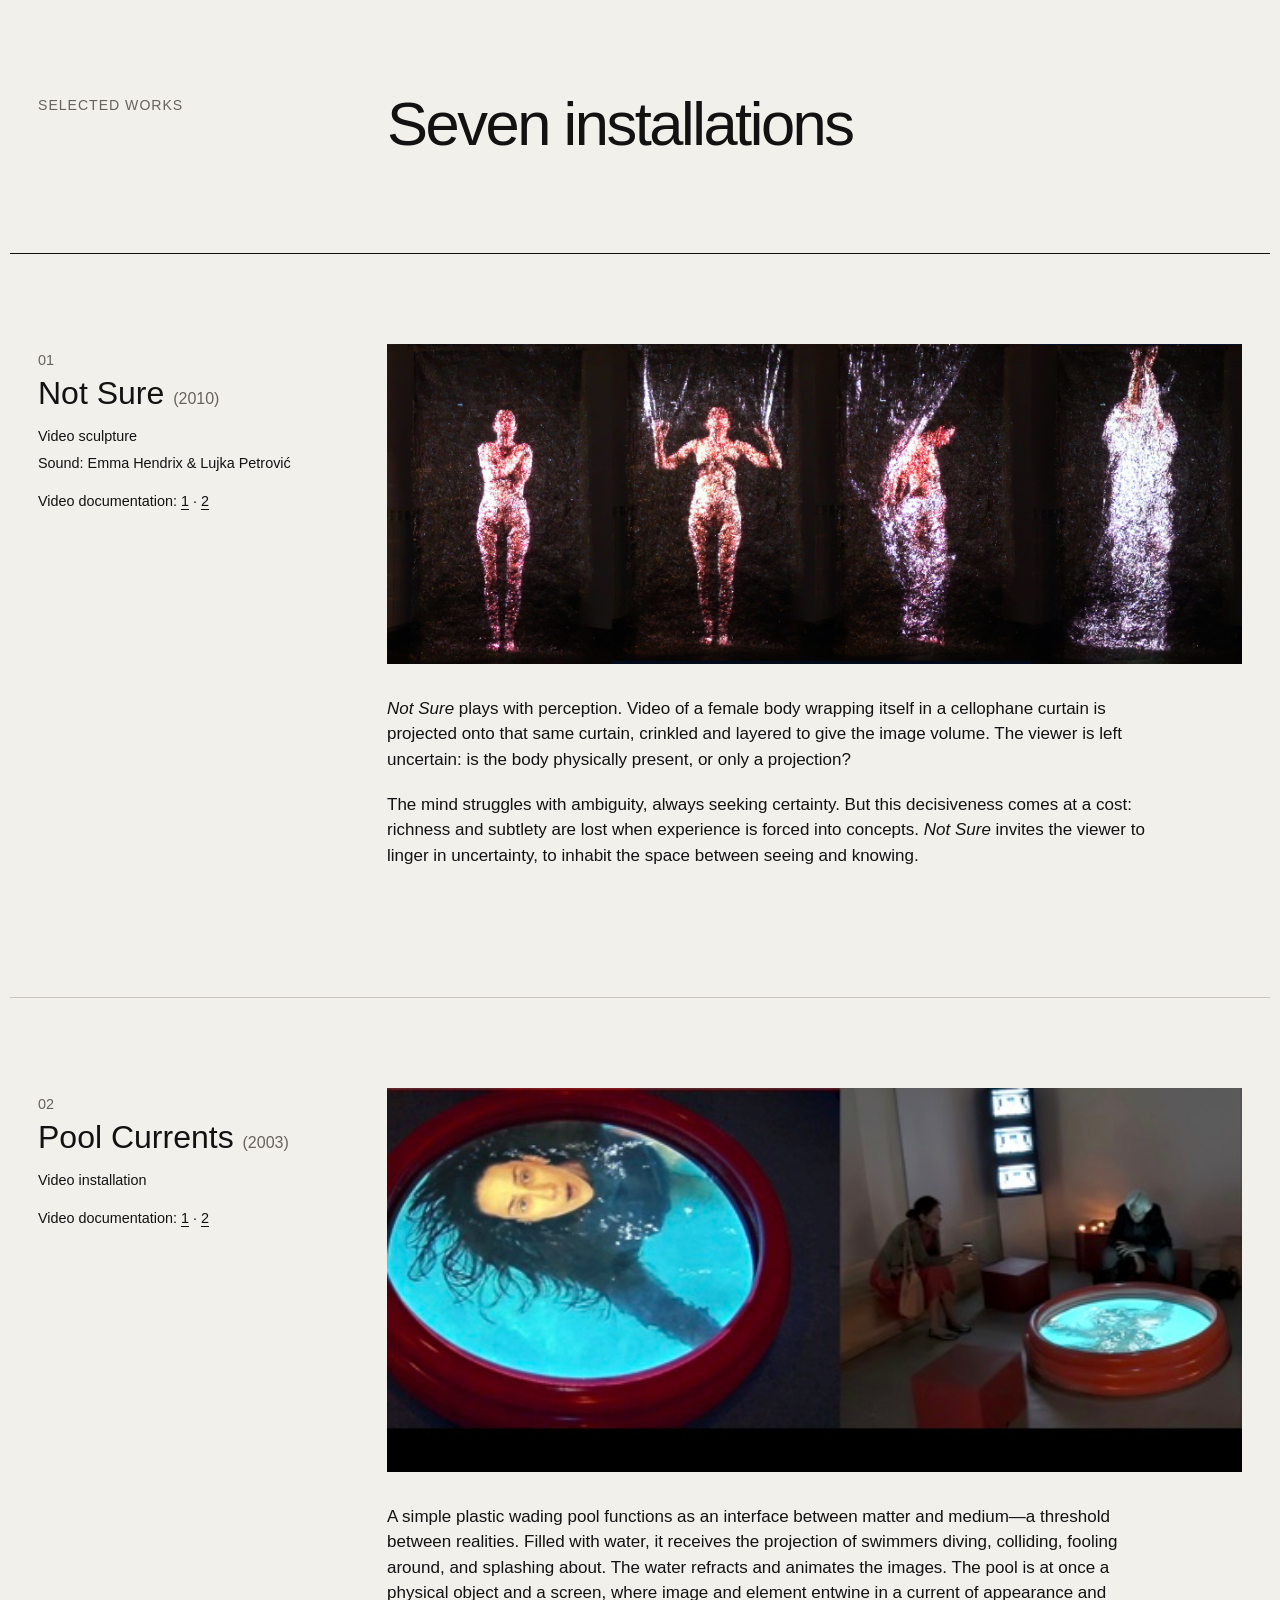
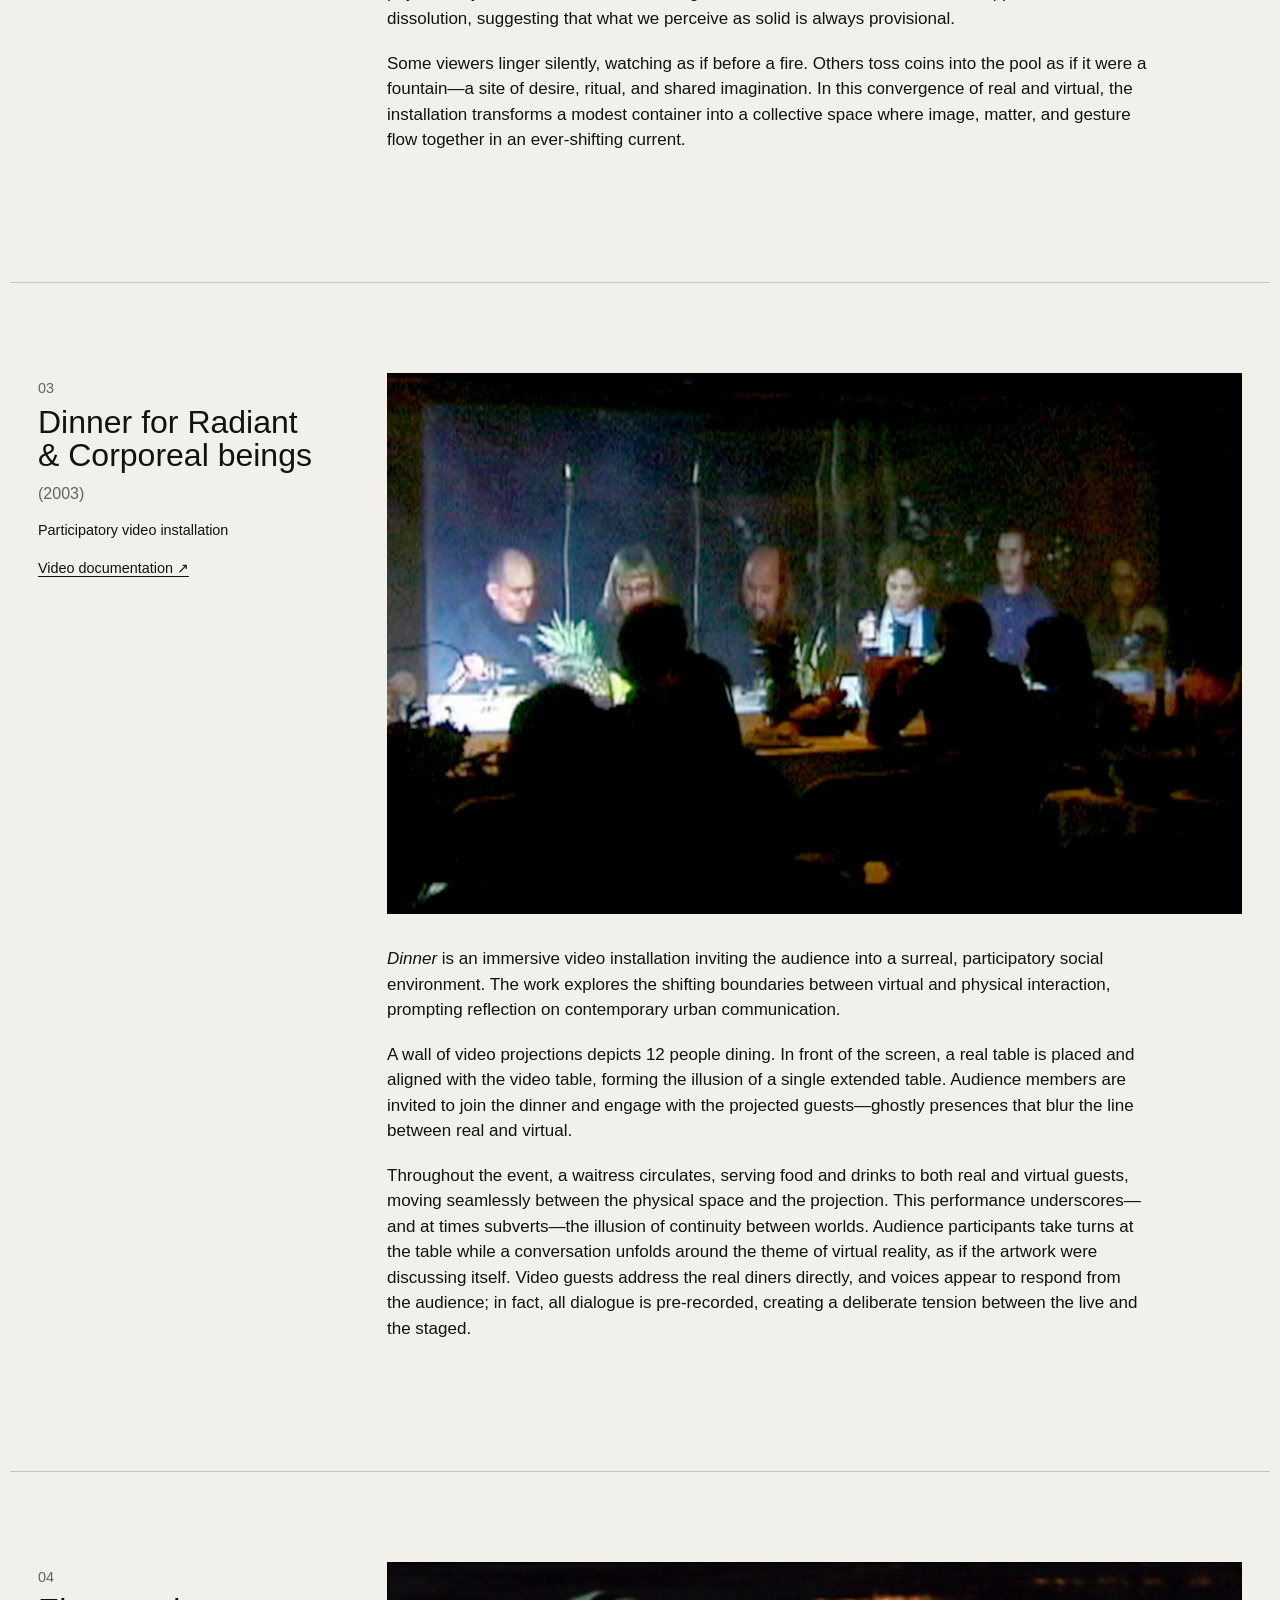
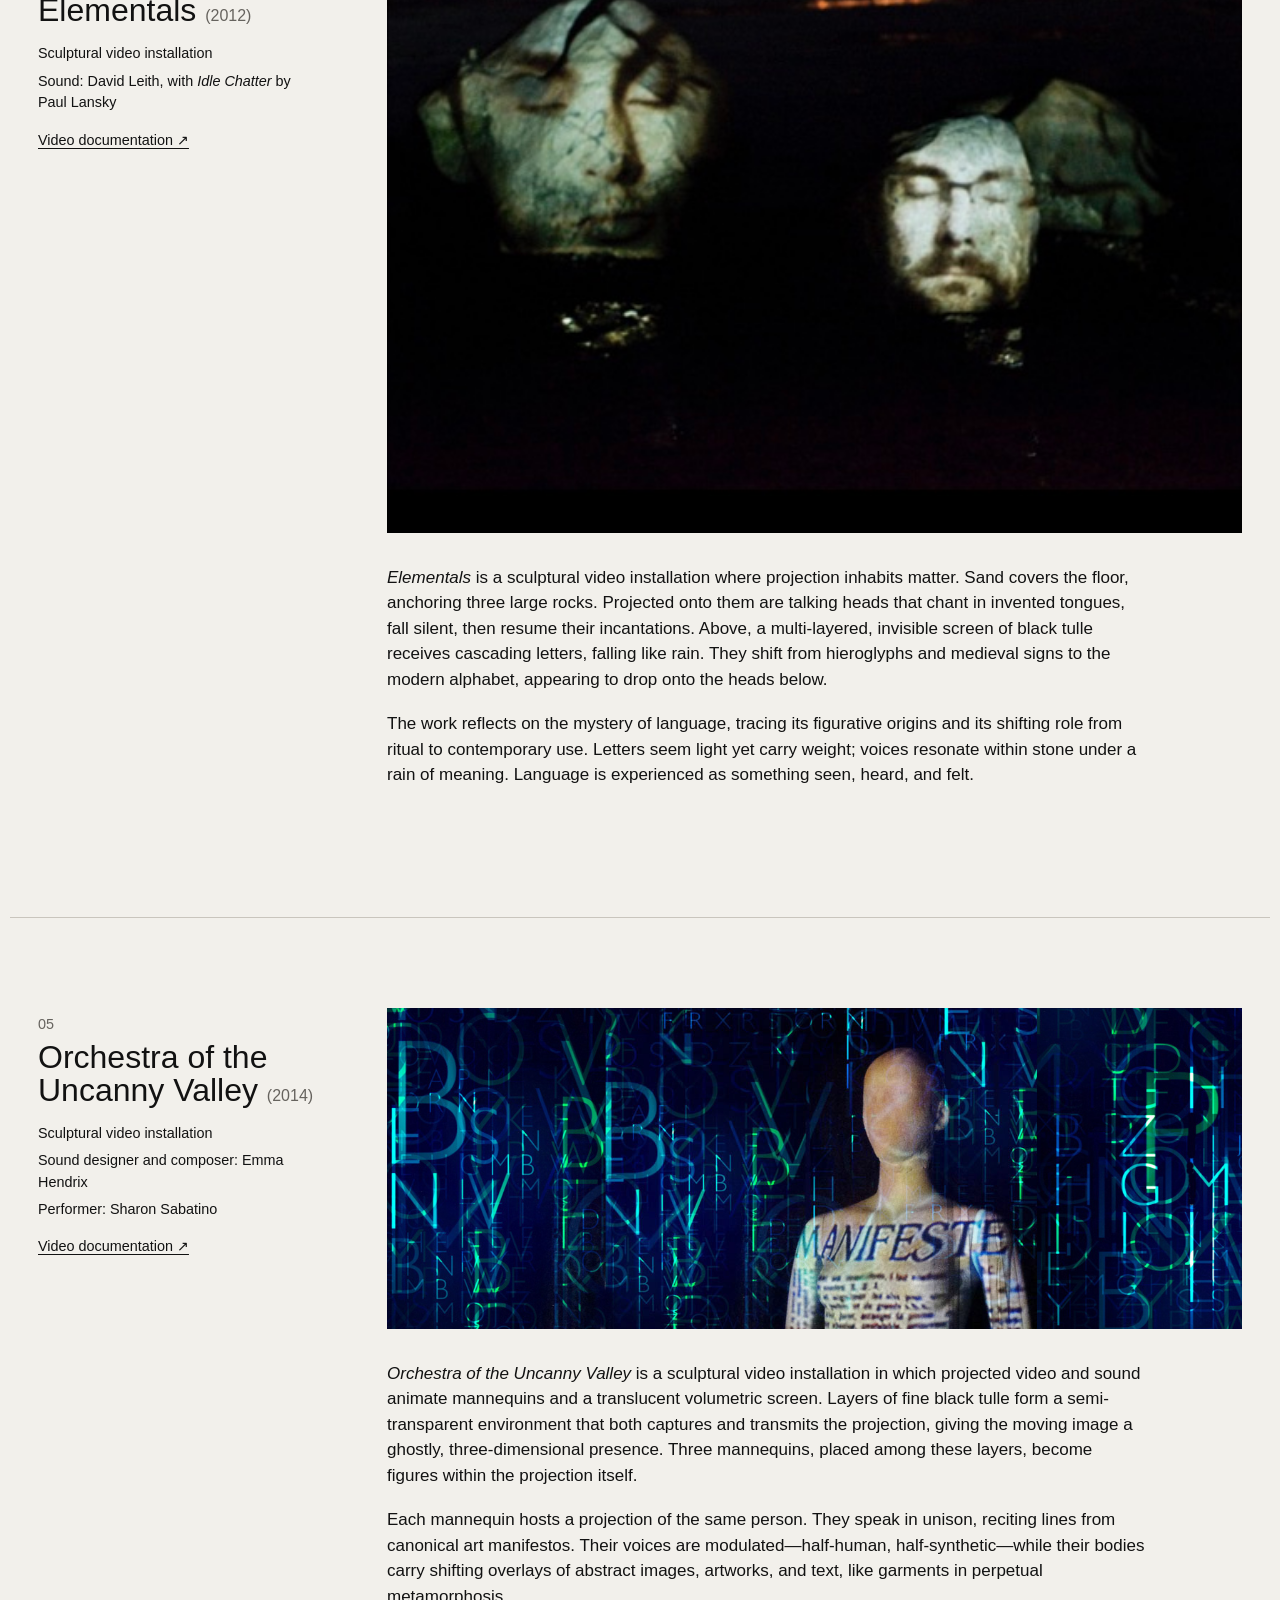
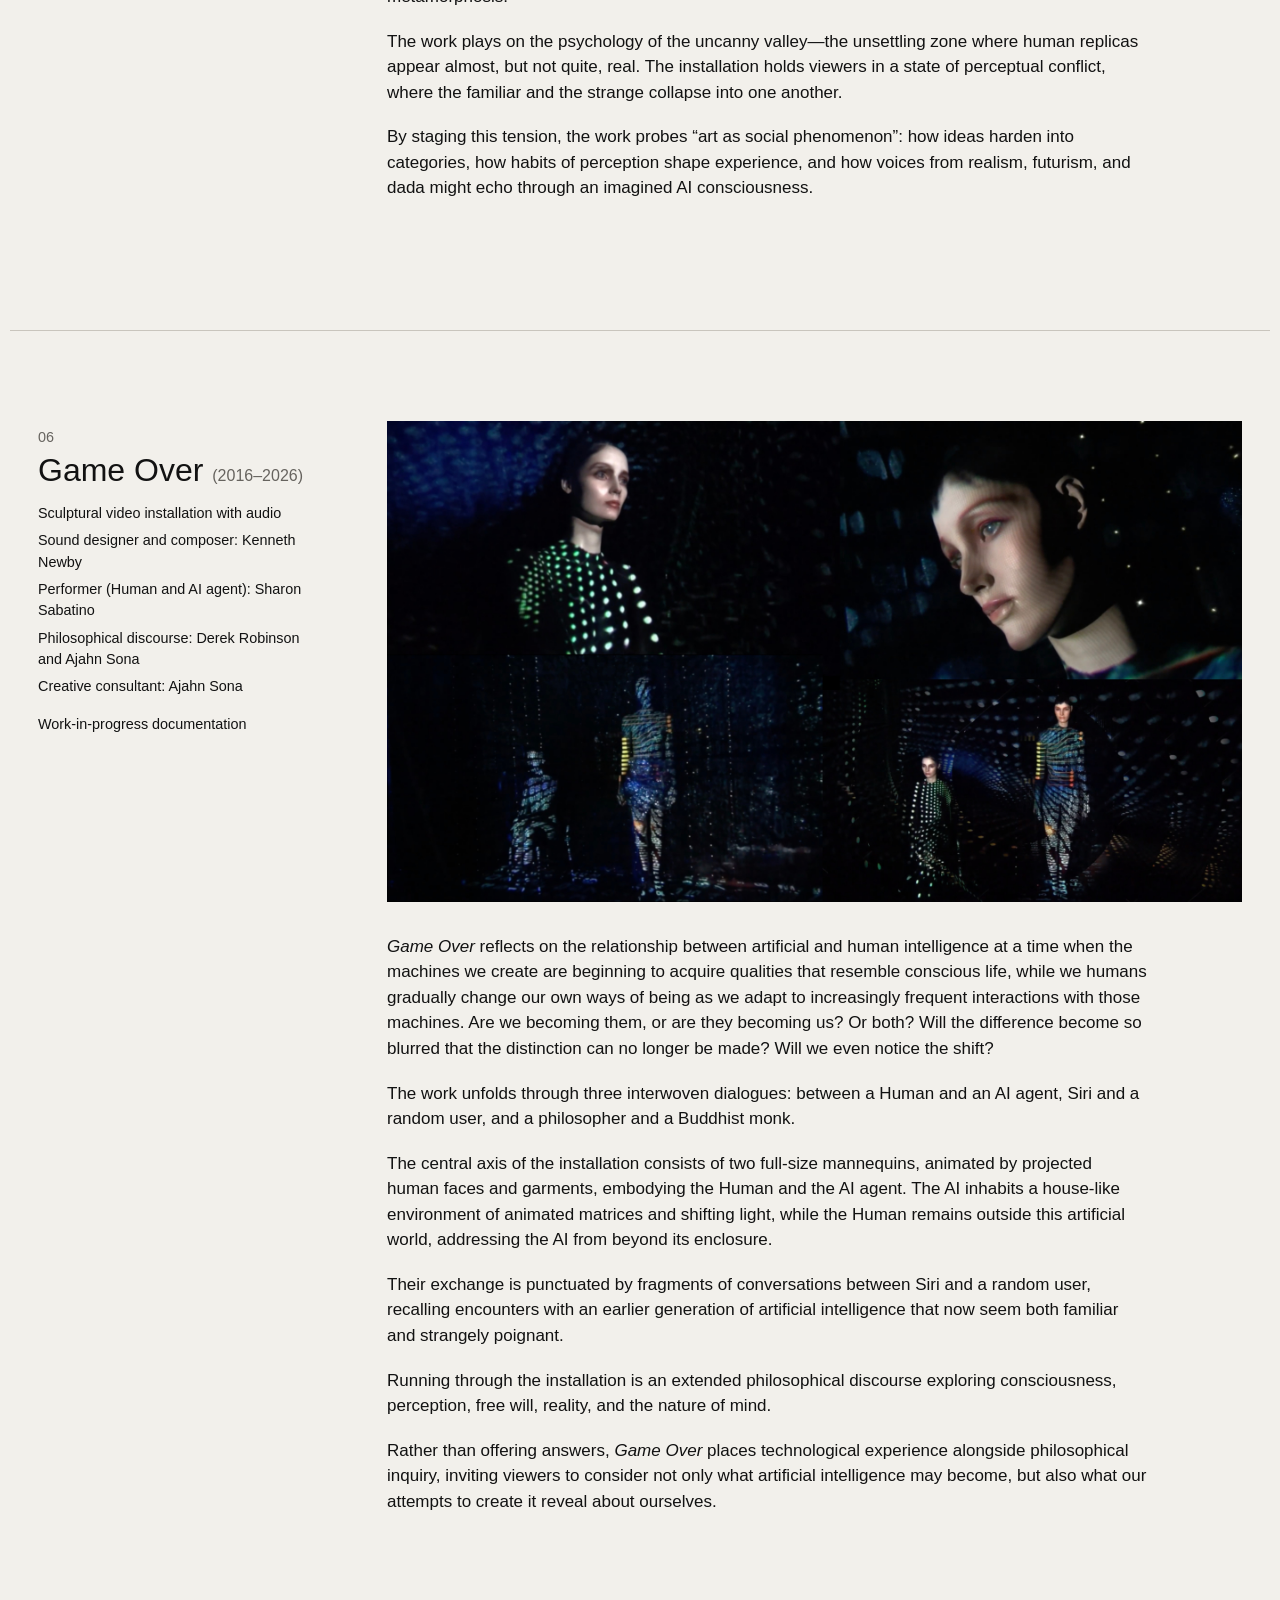
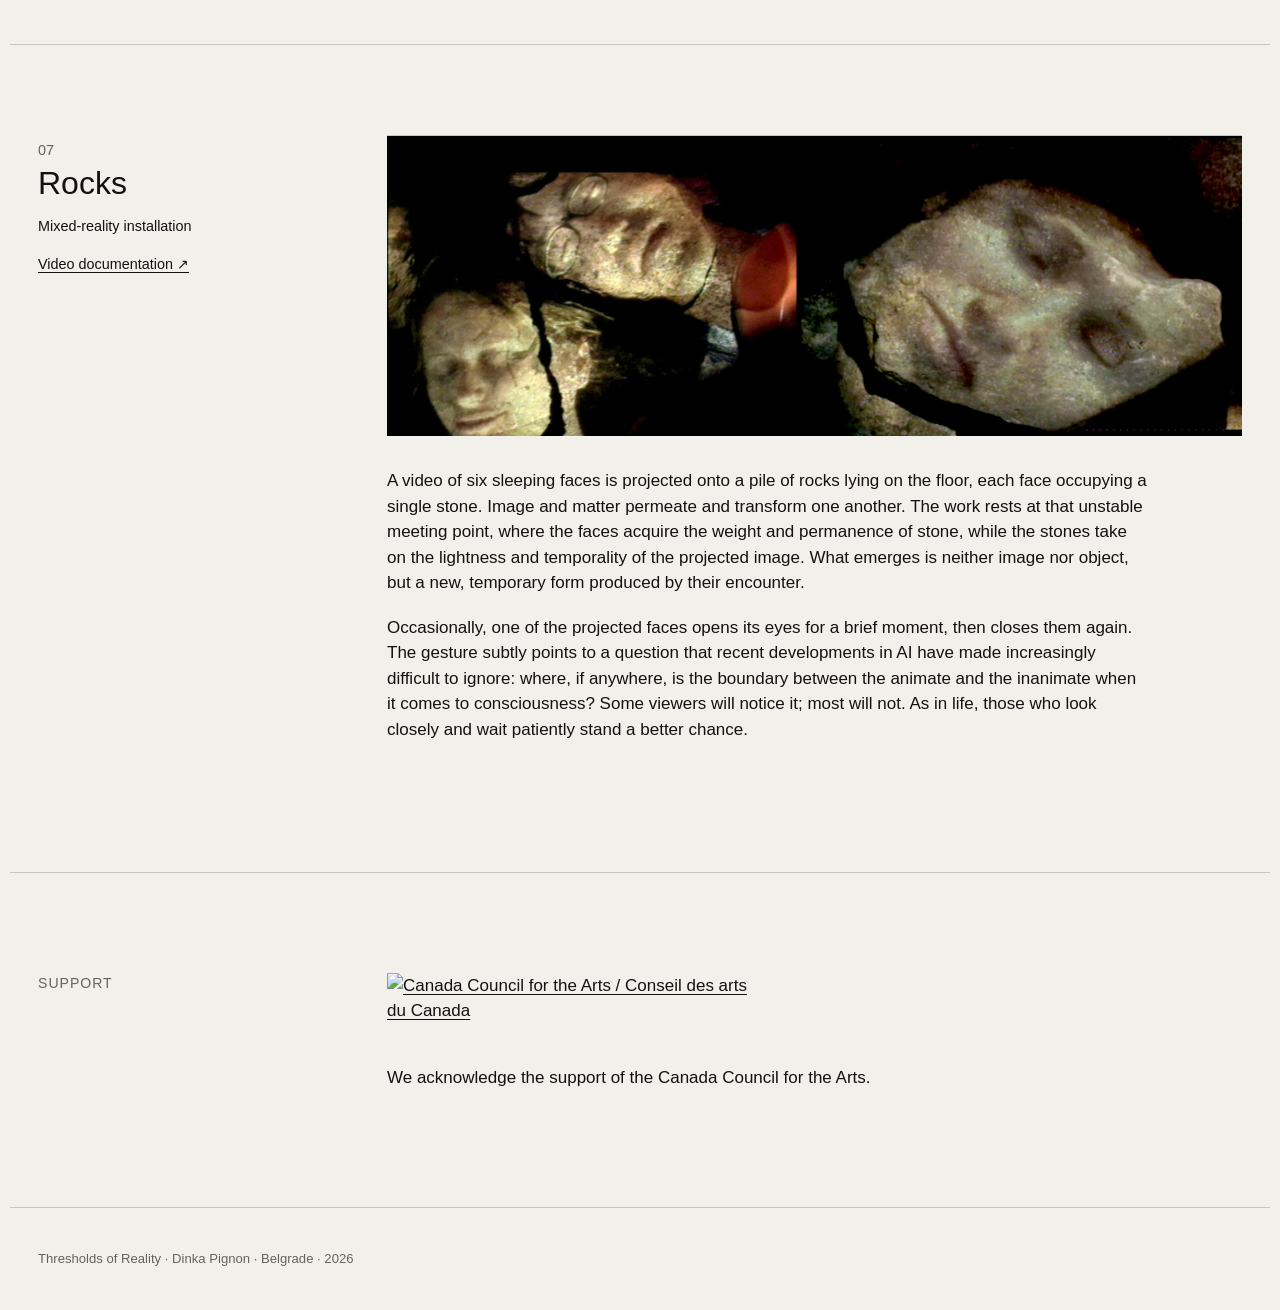
==== commit 32dffacf: "Add files via upload" ====
--- a/index.html
+++ b/index.html
@@ -31,7 +31,7 @@
 <h1>Thresholds<br/>of Reality</h1>
 <p class="artist">Dinka Pignon</p>
 <div class="event-block">
-<p><strong>Opening &amp; reception</strong><br/>September 10, 2026 · 19:00</p>
+<p><strong>Opening &amp; reception</strong><br/>September 10, 2026 · 20:00</p>
 <p><strong>Exhibition</strong><br/>September 10 – October 1, 2026</p>
 <p><strong>Heritage House / Kuća Legata</strong><br/>Kneza Mihaila 46, Belgrade</p>
 <p><strong>Curator: Ivona Fregl</strong></p>
@@ -85,7 +85,7 @@
 <article class="work" id="dinner">
 <div class="work-meta">
 <p class="work-number">03</p>
-<h3>Dinner for Corporeal &amp; Radiant Beings <span>(2003)</span></h3>
+<h3>Dinner for Radiant &amp; Corporeal beings <span>(2003)</span></h3>
 <p>Participatory video installation</p>
 <p class="video-links"><a href="https://youtu.be/PZc8H1gQmVI" rel="noopener" target="_blank">Video documentation ↗</a></p>
 </div>
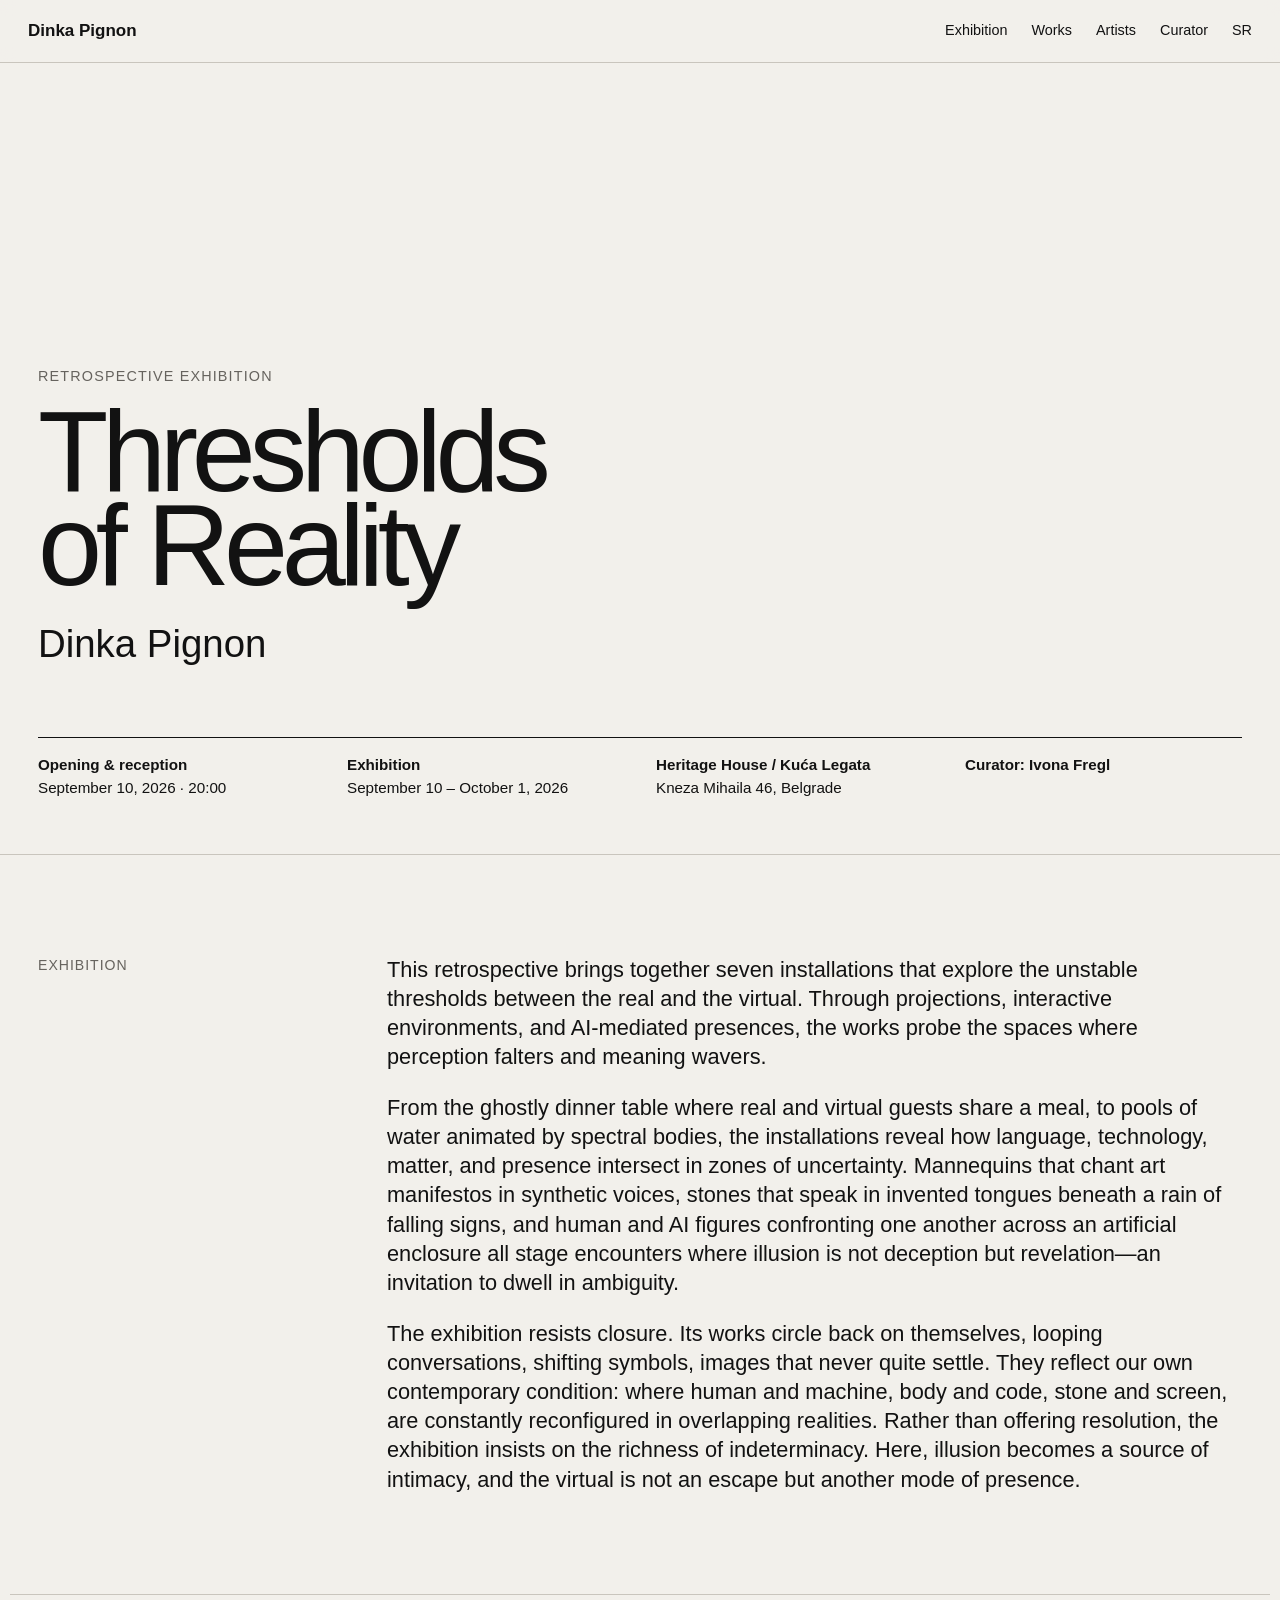
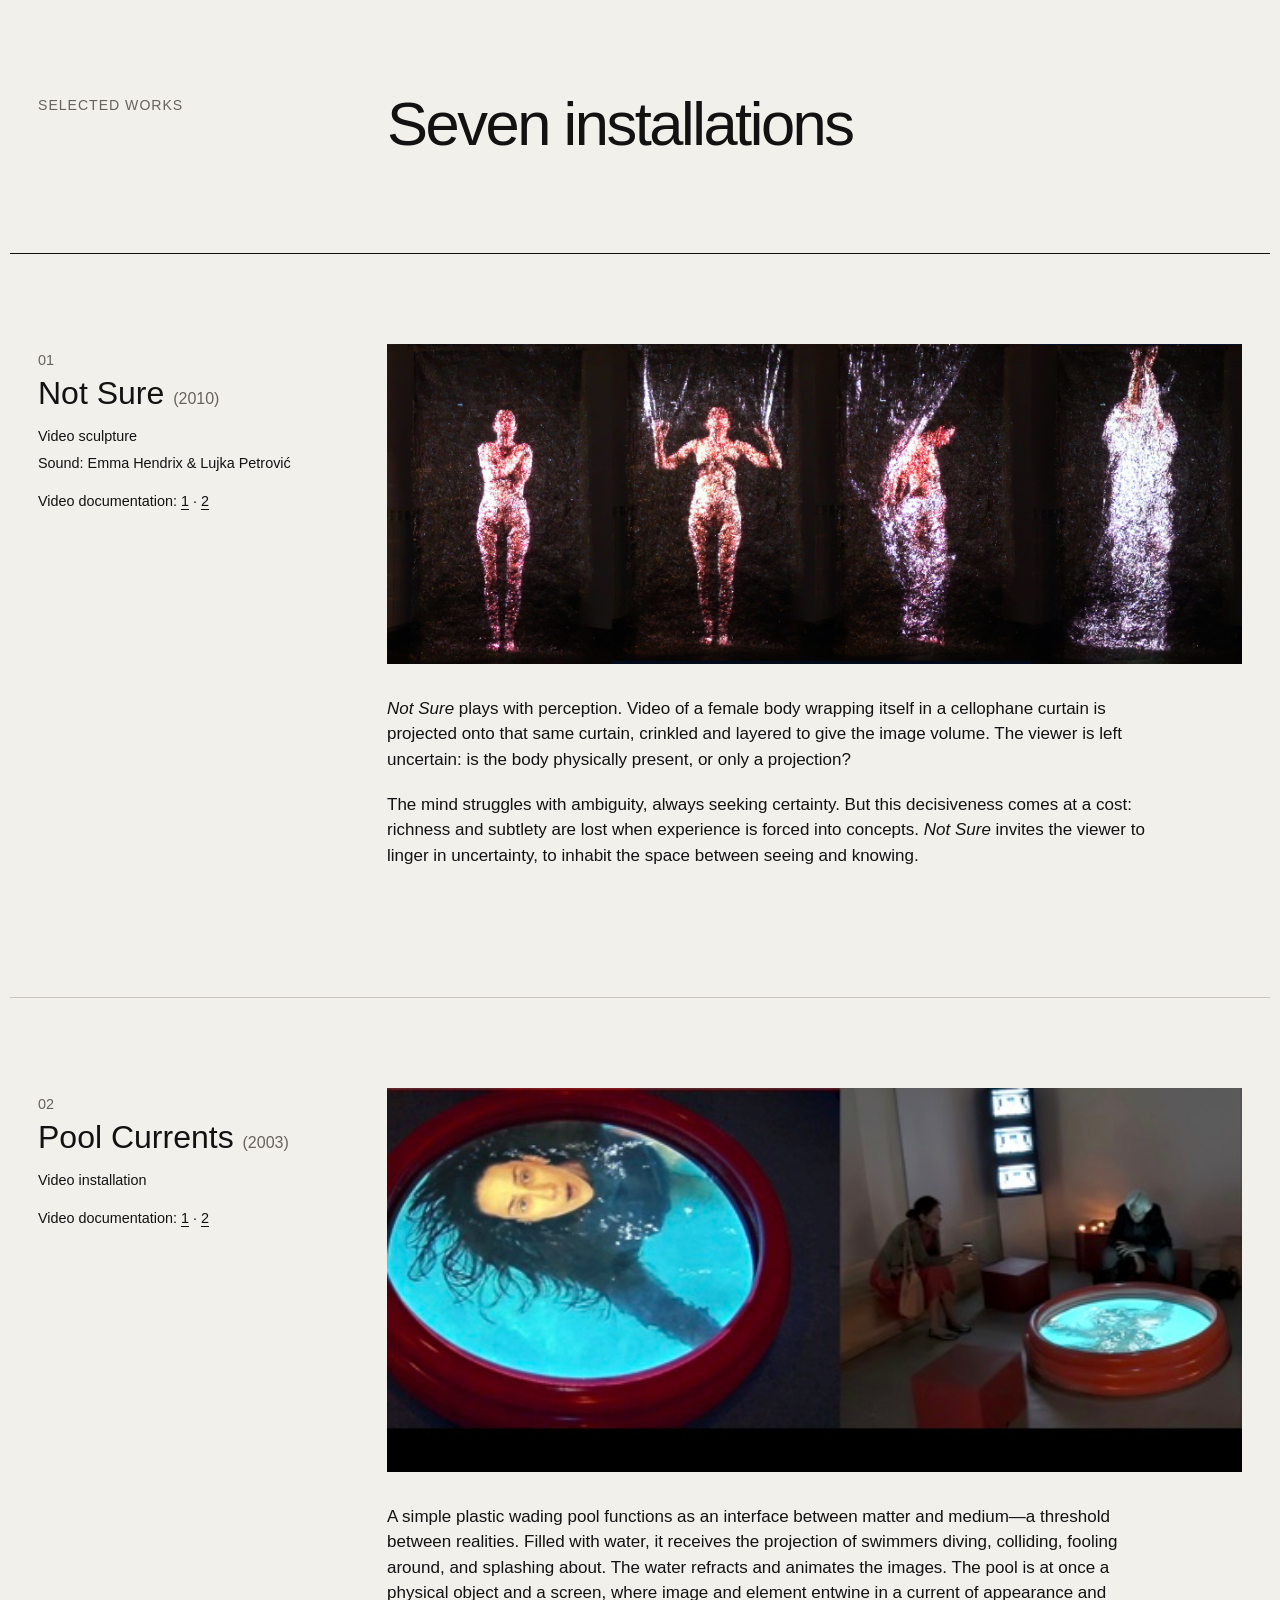
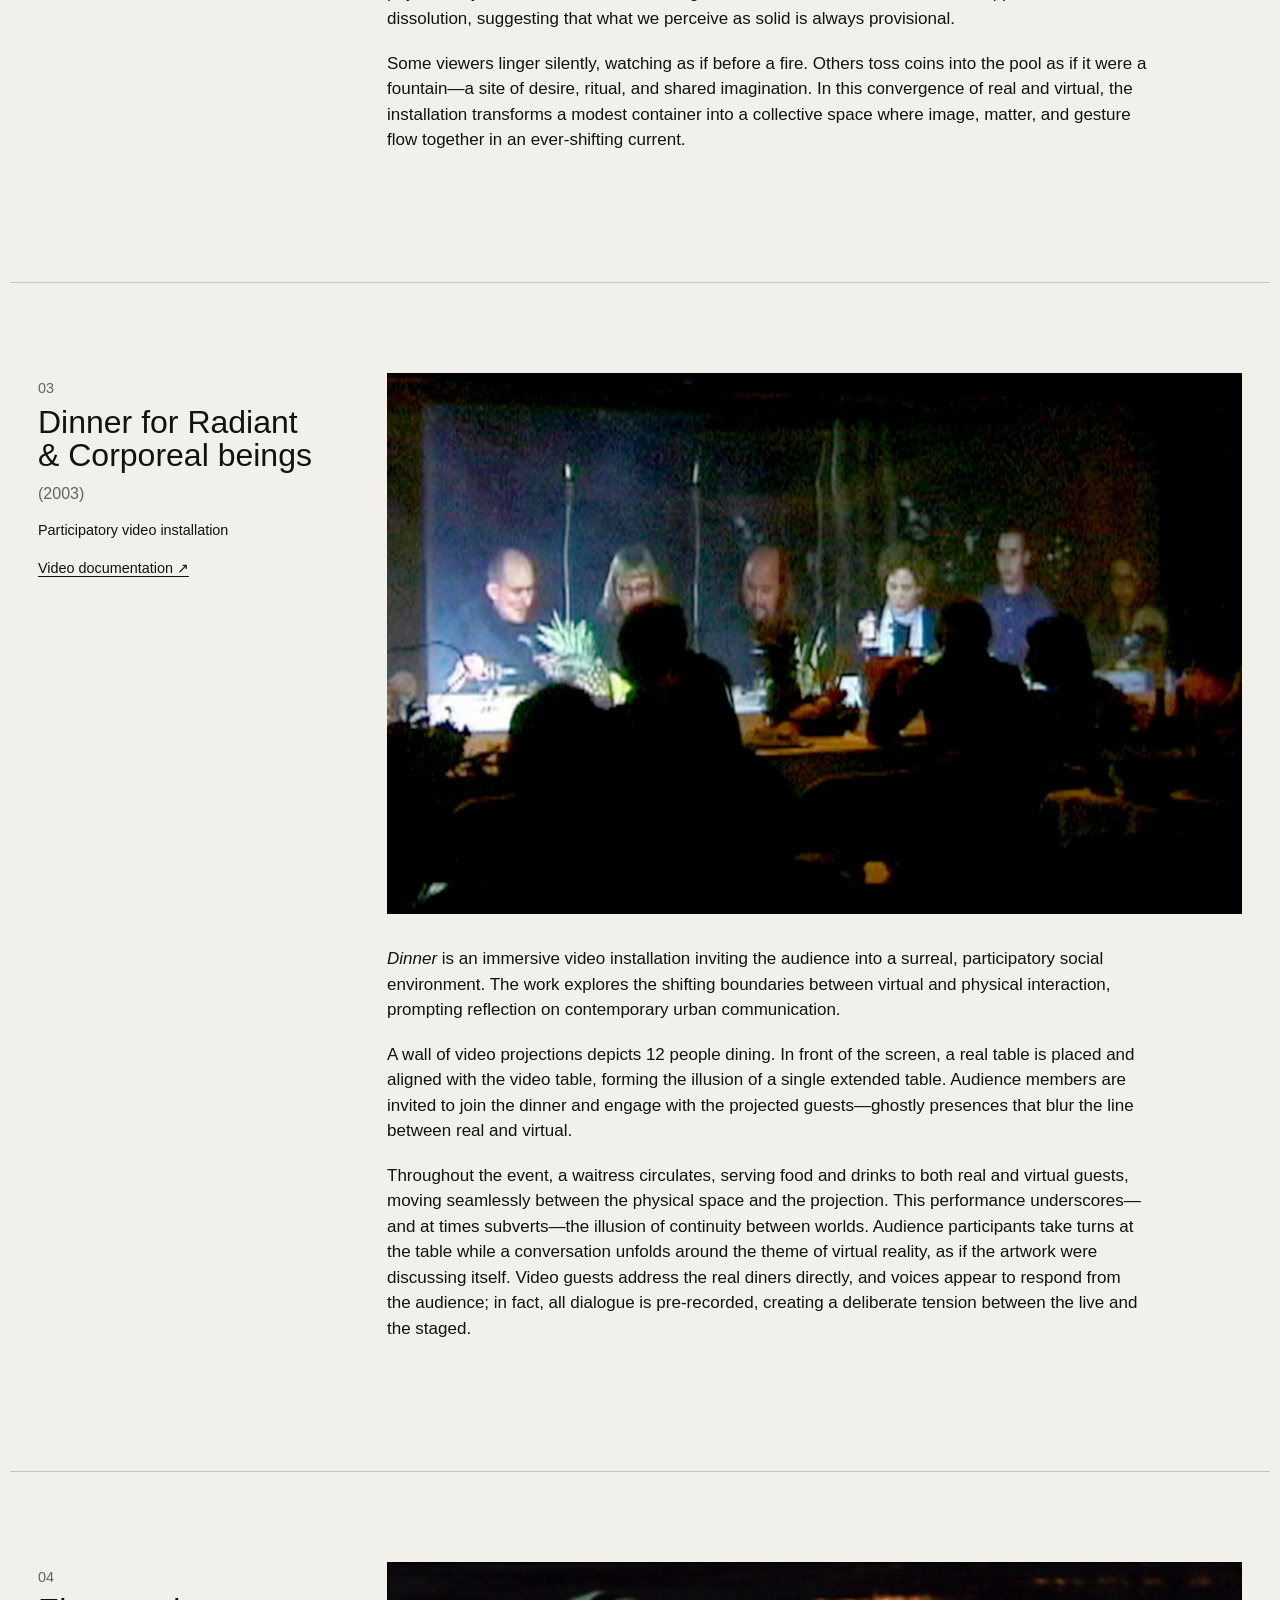
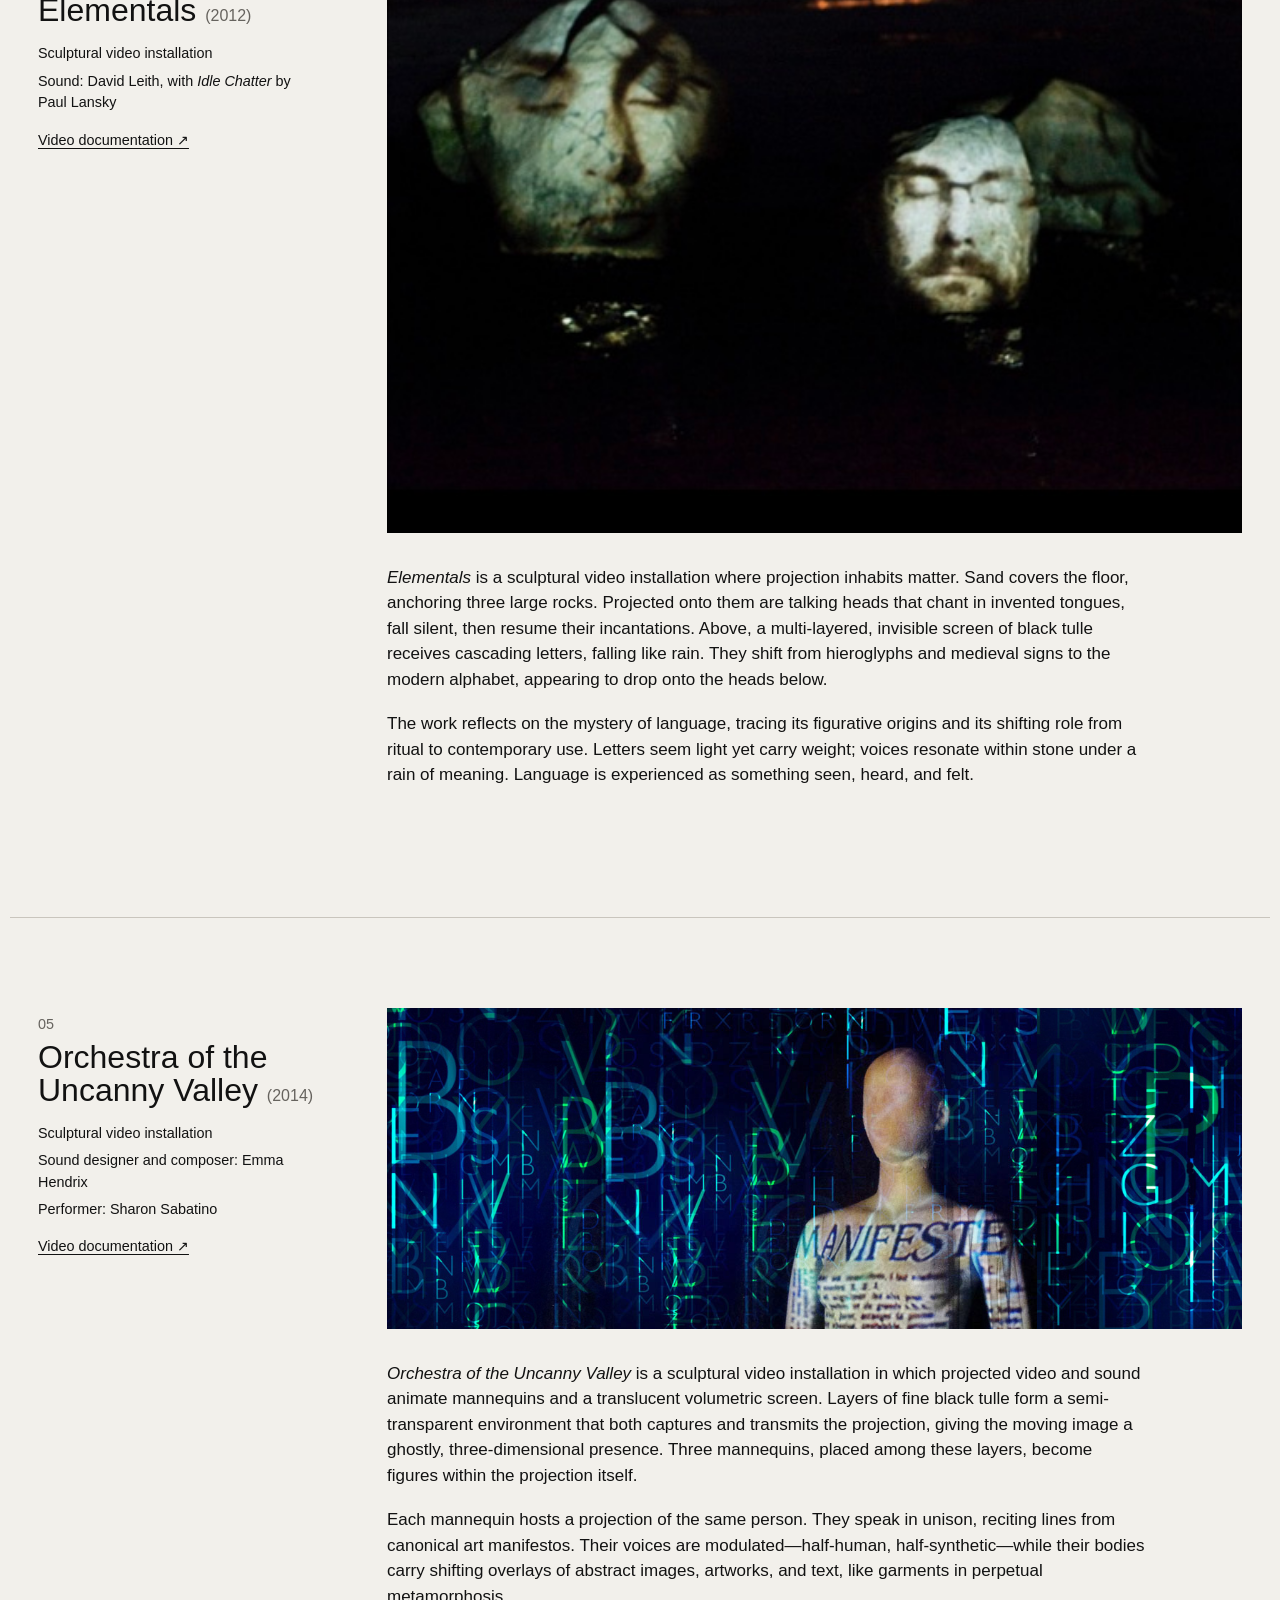
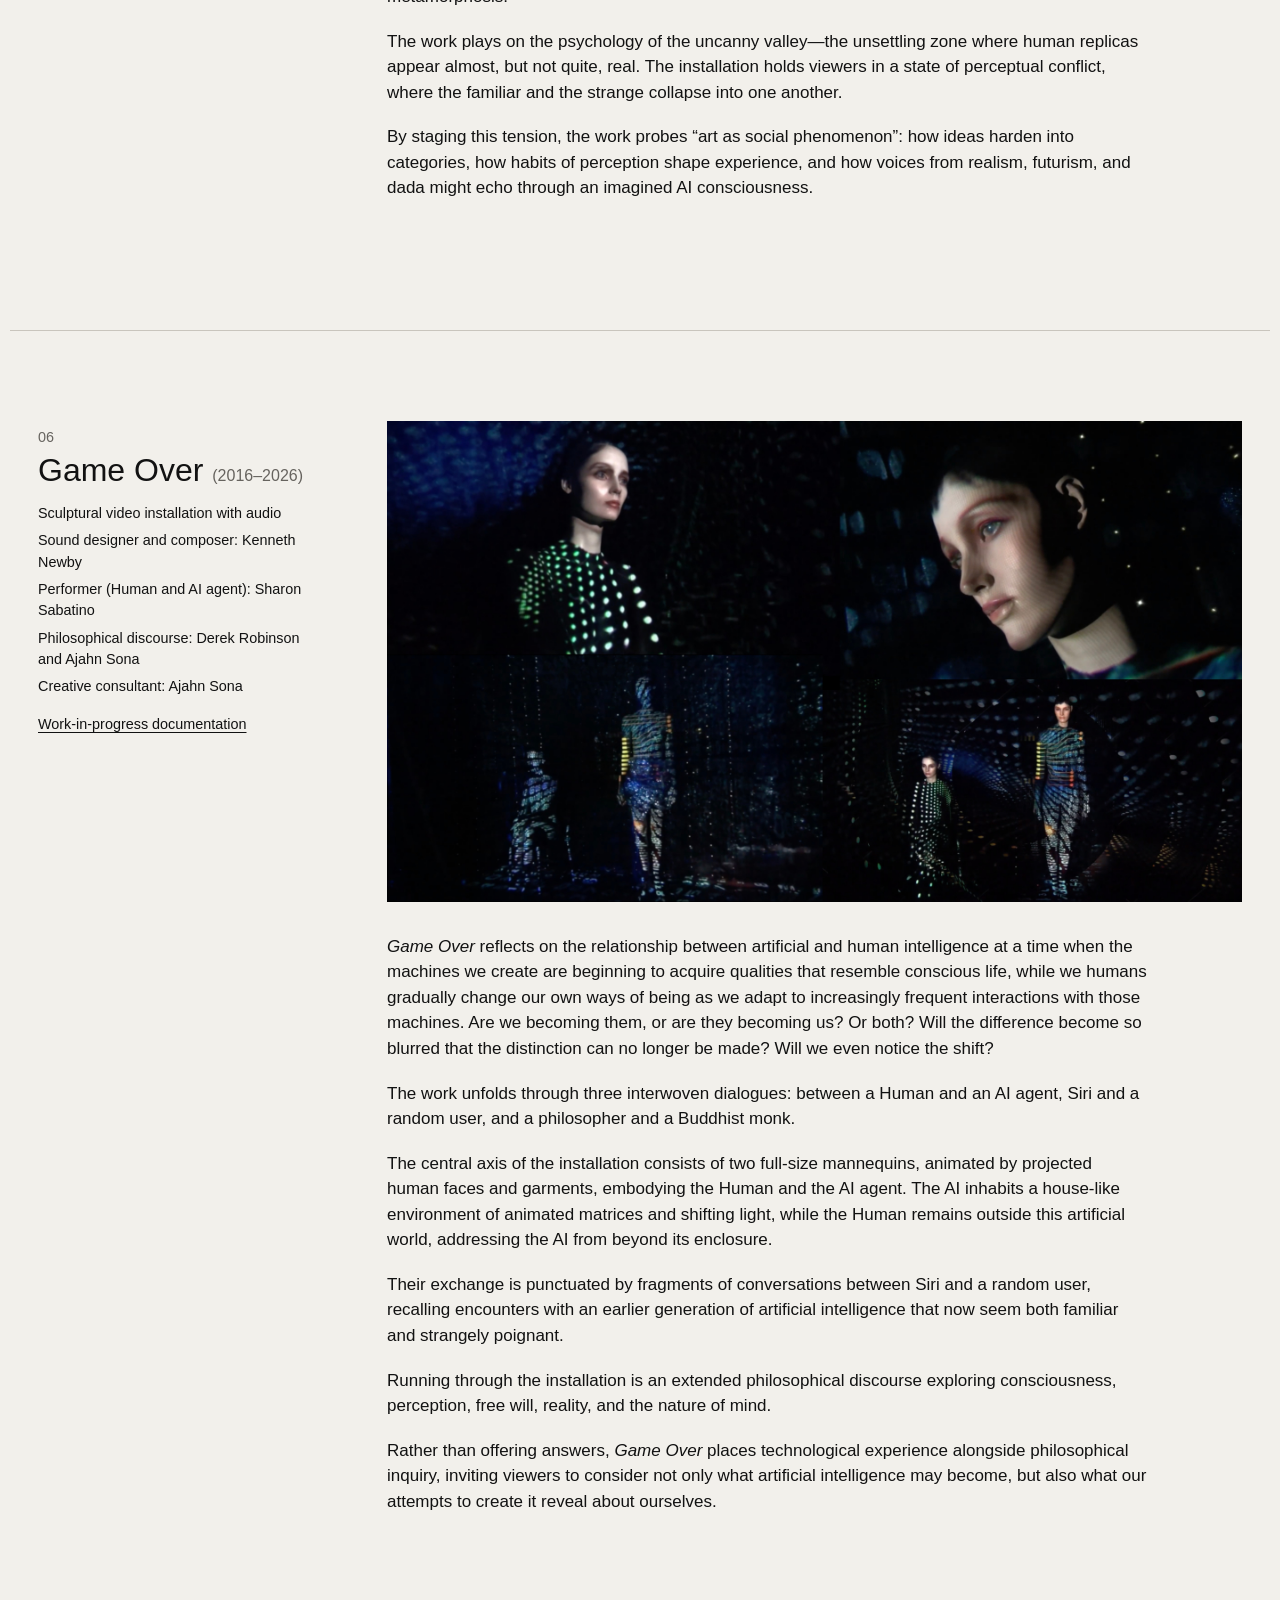
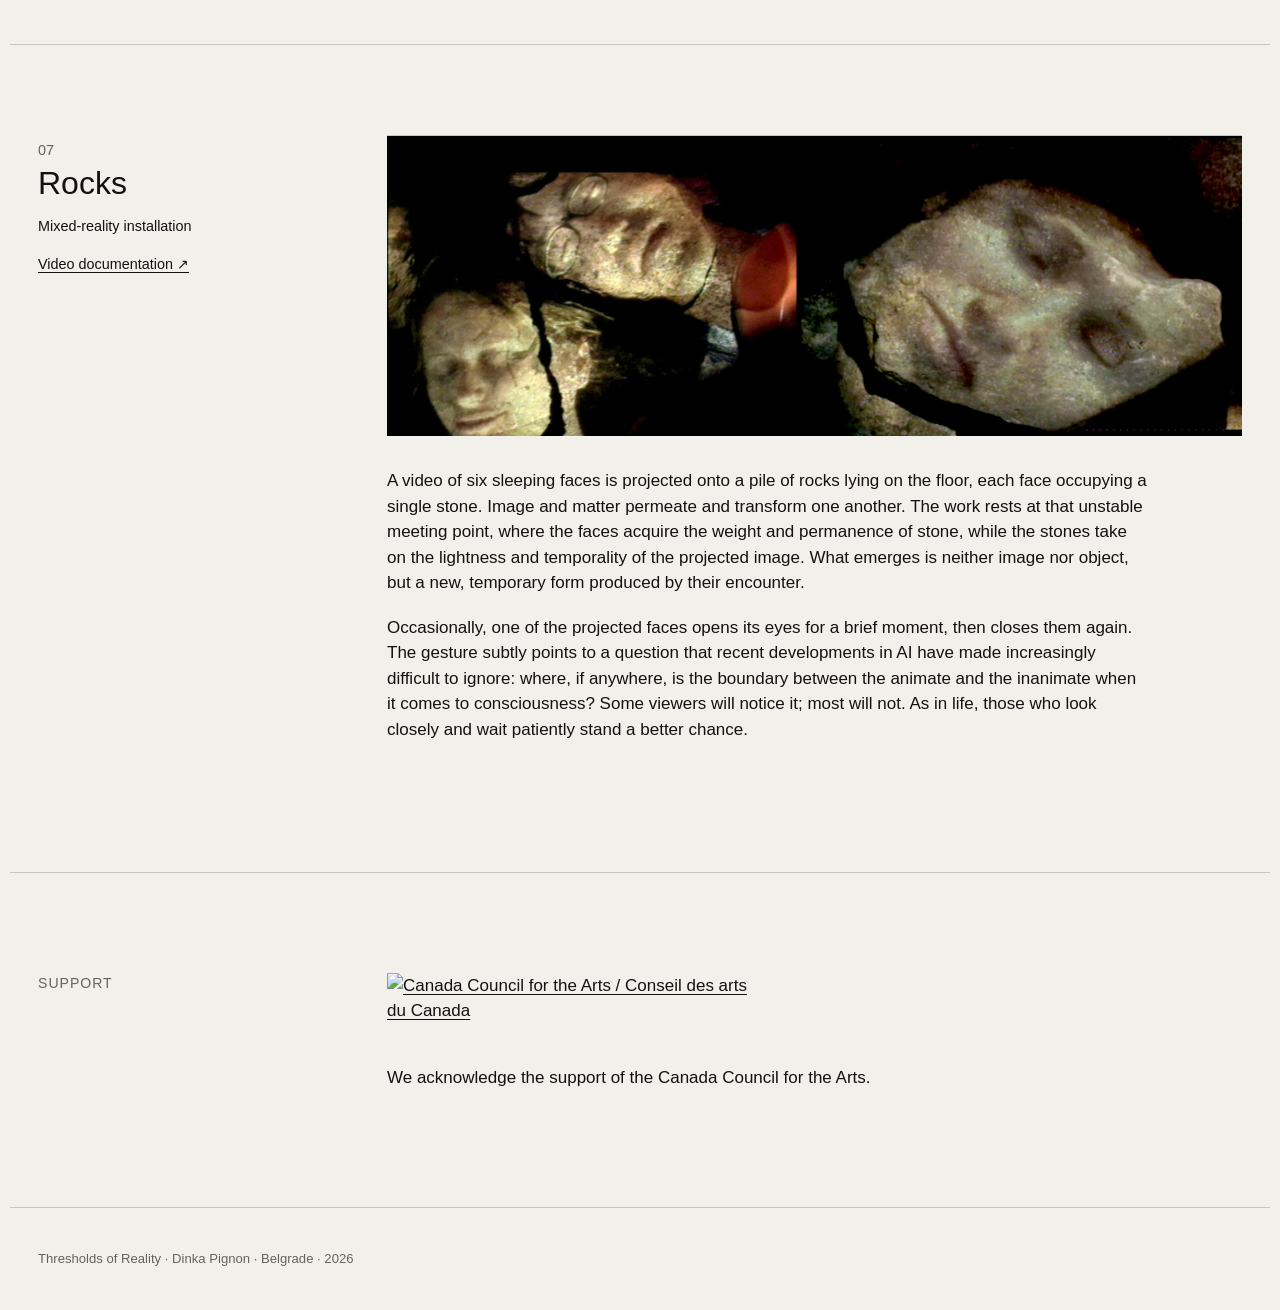
==== commit cf60343c: "Add link to work-in-progress documentation" ====
--- a/index.html
+++ b/index.html
@@ -142,7 +142,7 @@
 <p>Performer (Human and AI agent): Sharon Sabatino</p>
 <p>Philosophical discourse: Derek Robinson and Ajahn Sona</p>
 <p>Creative consultant: Ajahn Sona</p>
-<p class="video-links">Work-in-progress documentation</p>
+<p class="video-links"><a href="https://youtu.be/07wi2-nnhHo" rel="noopener" target="_blank">Work-in-progress documentation</a></p>
 </div>
 <div class="work-content">
 <img alt="Game Over work-in-progress, projected human and AI figures" src="assets/page6_img1.jpeg" width="1920" height="1080"/>
